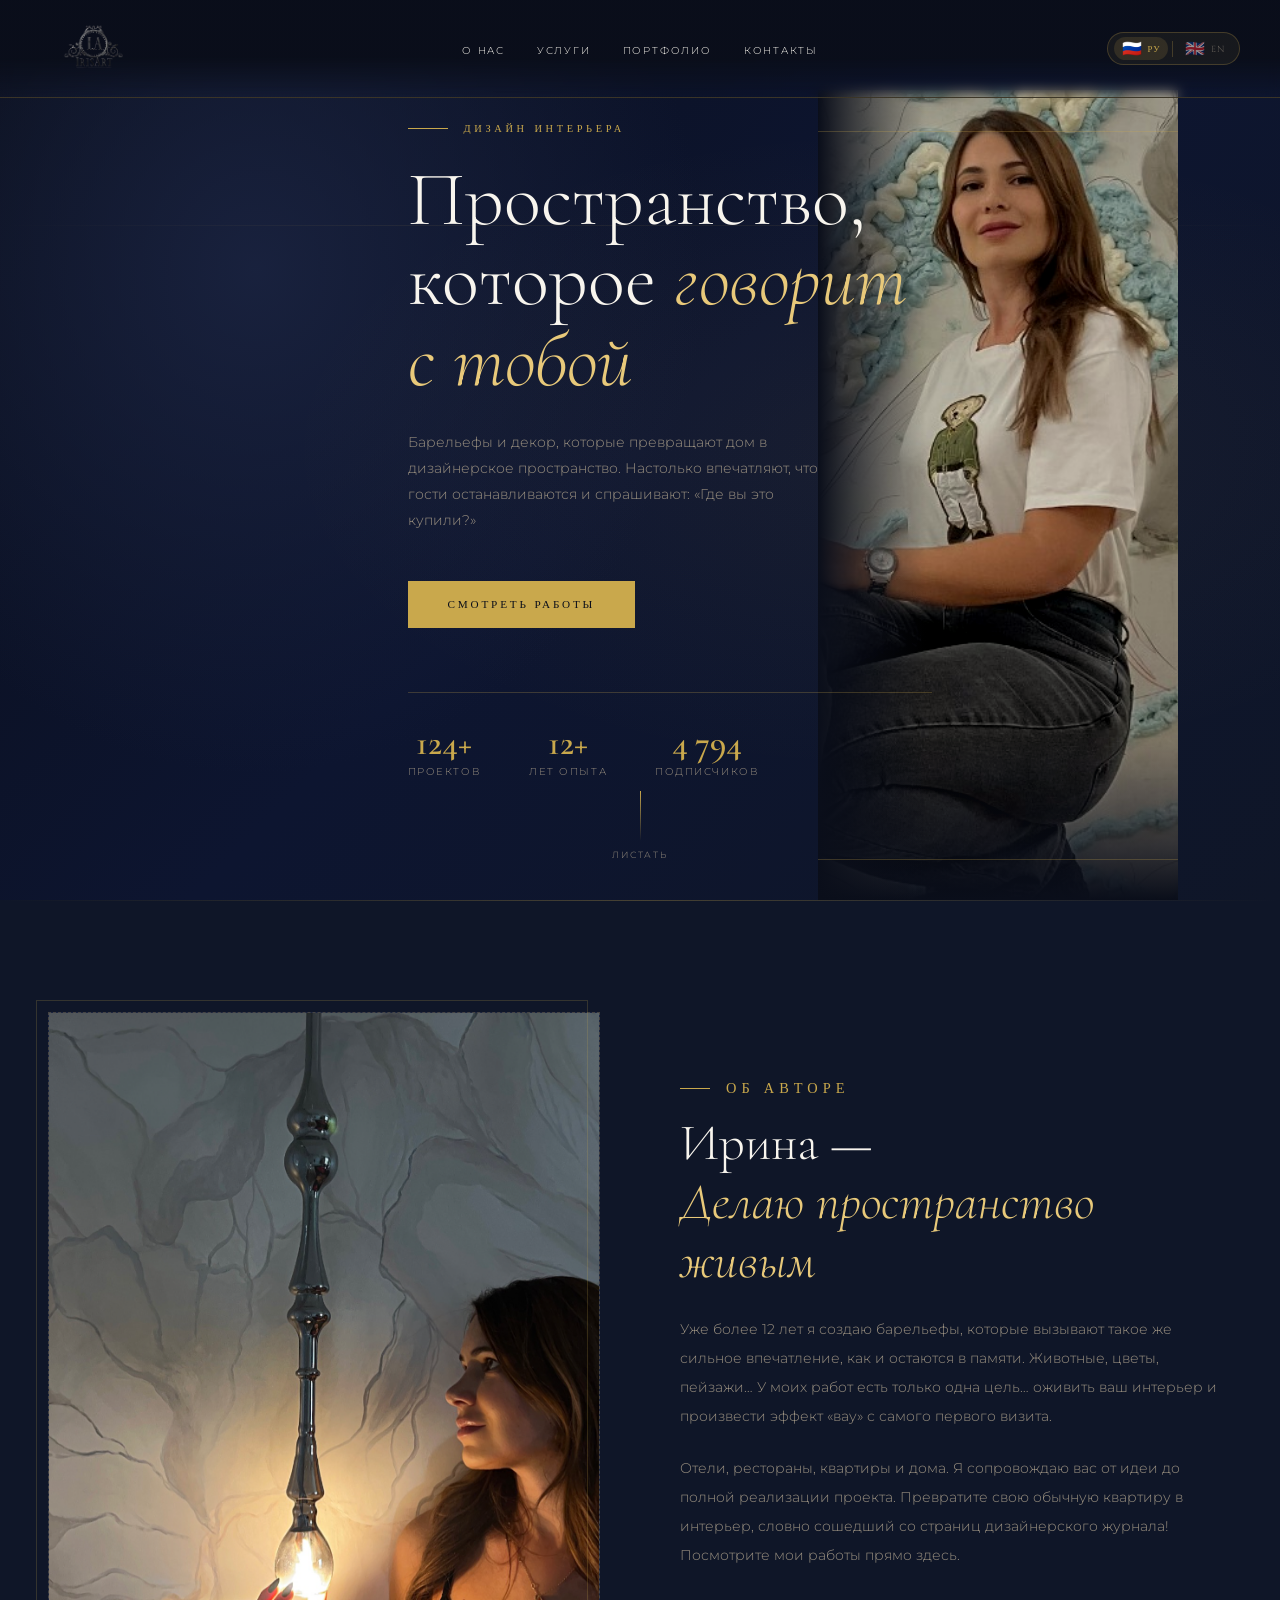
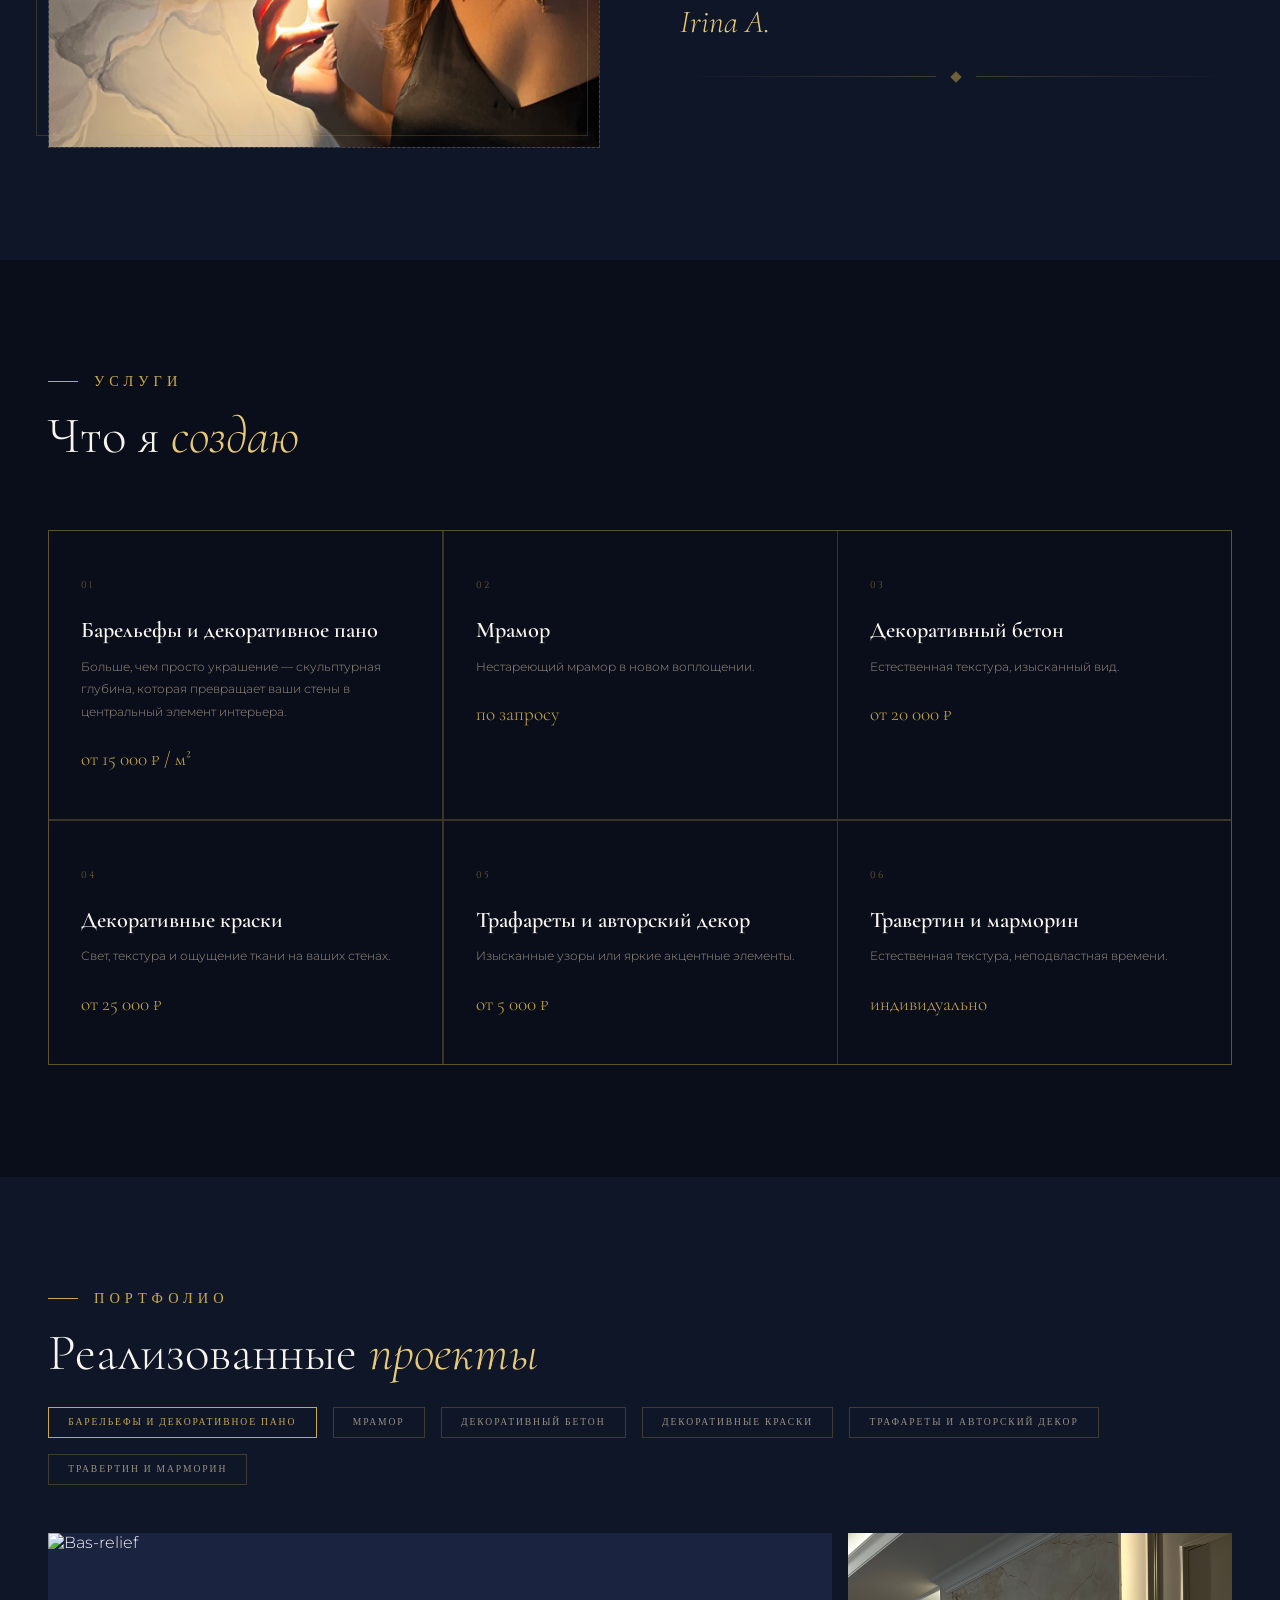
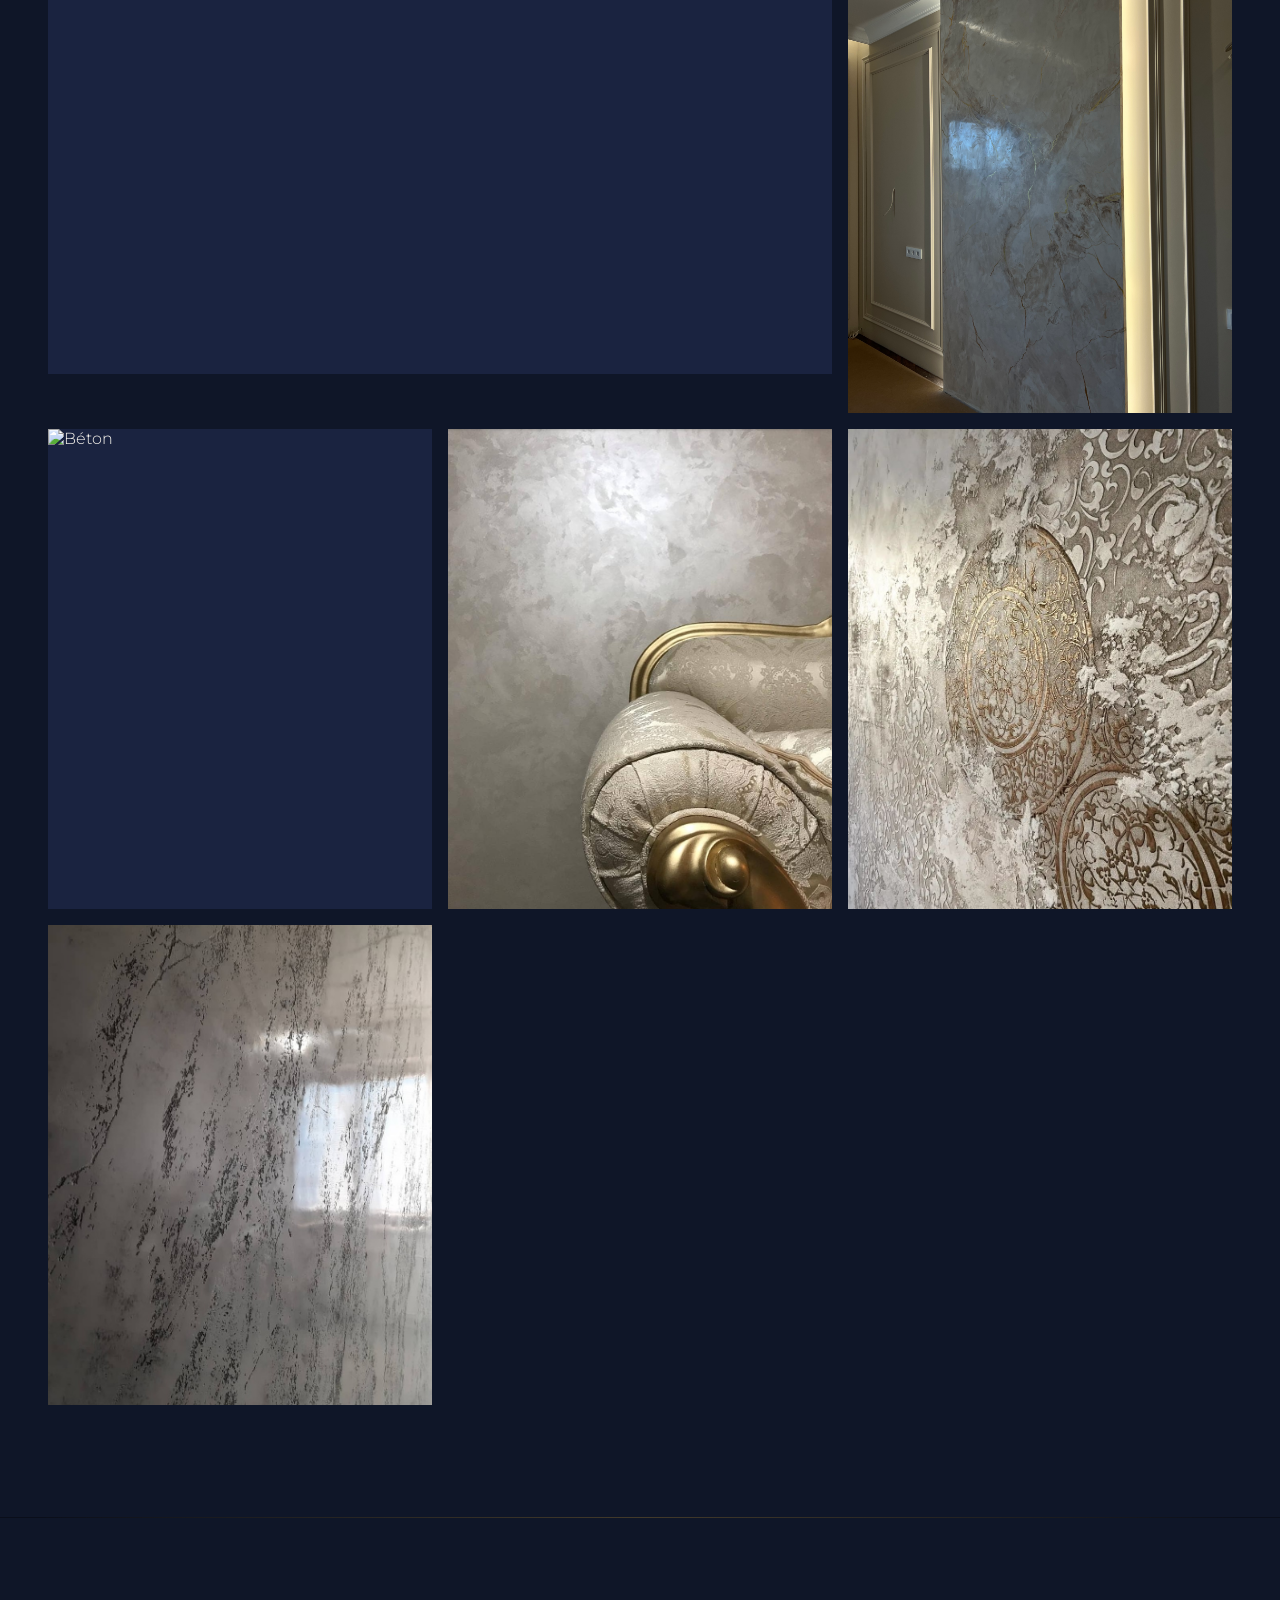
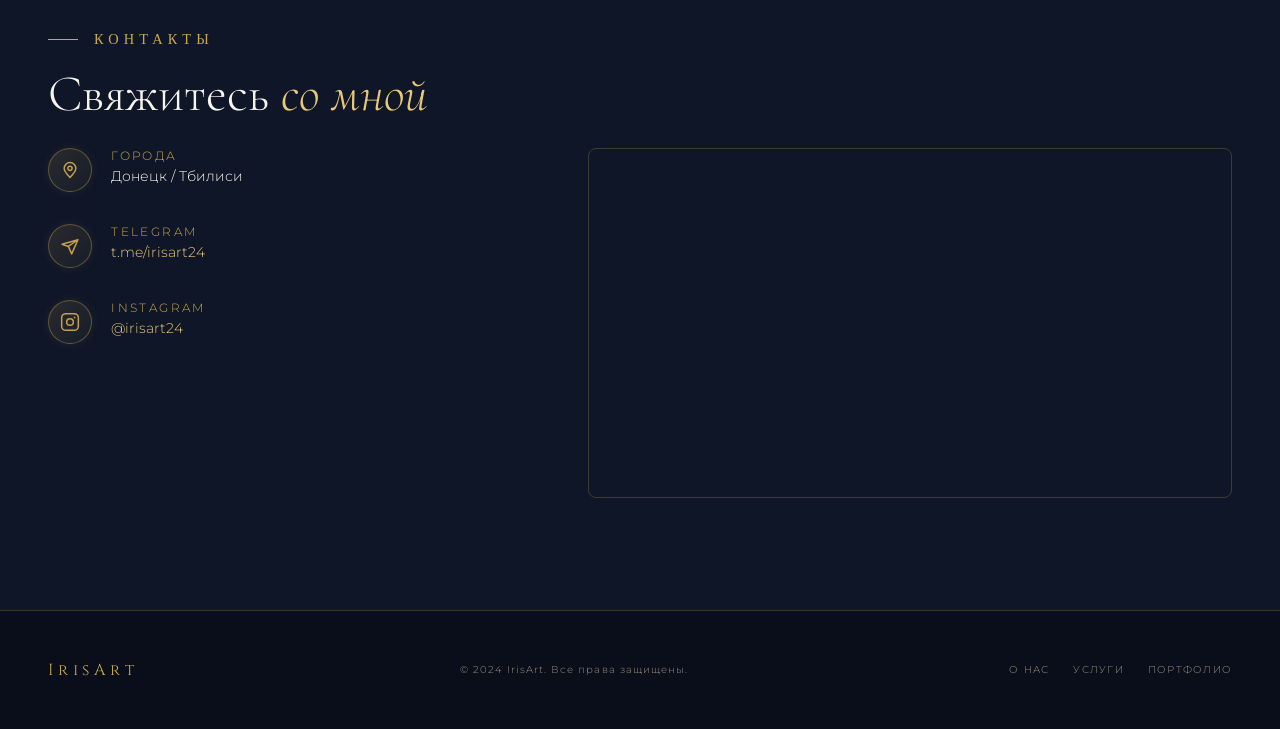
==== index.html @ 00ea7f09 "amelioration orga" ====
<!DOCTYPE html>
<html lang="ru">
<head>
  <meta charset="UTF-8" />
  <meta name="viewport" content="width=device-width, initial-scale=1.0"/>
  <title>IrisArt — Дизайн Интерьера</title>
  <link rel="preconnect" href="https://fonts.googleapis.com">
  <link rel="preconnect" href="https://fonts.gstatic.com" crossorigin>
  <link href="https://fonts.googleapis.com/css2?family=Cormorant+Garamond:ital,wght@0,300;0,400;0,600;1,300;1,400&family=Cinzel:wght@400;600;700&family=Montserrat:wght@300;400;500&display=swap" rel="stylesheet">
  <link href="style.css" rel="stylesheet" />
  <script>var portfolioData = [];</script>
</head>
<body>

  <nav>
    <a href="#hero" class="nav-logo"><img src="image/Logo.png" alt="IrisArt"></a>
    <ul class="nav-links">
      <li><a href="#about"><span data-lang="ru">О нас</span><span data-lang="en">About</span></a></li>
      <li><a href="#services"><span data-lang="ru">Услуги</span><span data-lang="en">Services</span></a></li>
      <li><a href="#portfolio"><span data-lang="ru">Портфолио</span><span data-lang="en">Portfolio</span></a></li>
      <li><a href="#contact"><span data-lang="ru">Контакты</span><span data-lang="en">Contact</span></a></li>
    </ul>
    <div class="nav-right">
      <div class="lang-toggle">
        <button class="lang-btn active" onclick="setLang('ru')" title="Русский"><span class="lang-flag">🇷🇺</span><span class="lang-label">РУ</span></button>
        <div class="lang-divider"></div>
        <button class="lang-btn" onclick="setLang('en')" title="English"><span class="lang-flag">🇬🇧</span><span class="lang-label">EN</span></button>
      </div>
      <button class="burger-btn" id="burgerBtn"><span></span><span></span><span></span></button>
    </div>
  </nav>

  <div class="mobile-menu" id="mobileMenu">
    <a href="#about" onclick="closeMobileMenu()"><span data-lang="ru">О нас</span><span data-lang="en">About</span></a>
    <a href="#services" onclick="closeMobileMenu()"><span data-lang="ru">Услуги</span><span data-lang="en">Services</span></a>
    <a href="#portfolio" onclick="closeMobileMenu()"><span data-lang="ru">Портфолио</span><span data-lang="en">Portfolio</span></a>
    <a href="#contact" onclick="closeMobileMenu()"><span data-lang="ru">Контакты</span><span data-lang="en">Contact</span></a>
  </div>

  <section id="hero">
    <div class="hero-bg"></div>
    <div class="hero-photo-wrap"><img src="image/iris.jpg" alt="Irina"></div>
    <div class="hero-content">
      <div class="hero-eyebrow"><span data-lang="ru">Дизайн Интерьера</span><span data-lang="en">Interior Design</span></div>
      <h1 class="hero-title">
        <span data-lang="ru">Пространство,<br>которое <em>говорит с тобой</em></span>
        <span data-lang="en">Spaces that<br><em>speak</em> to you</span>
      </h1>
      <p class="hero-subtitle">
        <span data-lang="ru">Барельефы и декор, которые превращают дом в дизайнерское пространство. Настолько впечатляют, что гости останавливаются и спрашивают: «Где вы это купили?»</span>
        <span data-lang="en">Bas-reliefs and decorative walls that turn your home into a designer space. So striking that guests stop in their tracks and ask, "Where did you get that?"</span>
      </p>
      <div>
        <a href="#portfolio" class="btn-primary"><span data-lang="ru">Смотреть работы</span><span data-lang="en">View Portfolio</span></a>
      </div>
      <div class="hero-stats">
        <div><div class="stat-num" data-target="124" data-suffix="+">0</div><div class="stat-label"><span data-lang="ru">Проектов</span><span data-lang="en">Projects</span></div></div>
        <div><div class="stat-num" data-target="12" data-suffix="+">0</div><div class="stat-label"><span data-lang="ru">Лет опыта</span><span data-lang="en">Years Experience</span></div></div>
        <div><div class="stat-num" data-target="4794" data-suffix="">0</div><div class="stat-label"><span data-lang="ru">Подписчиков</span><span data-lang="en">Followers</span></div></div>
      </div>
    </div>
    <div class="scroll-hint"><div class="scroll-line"></div><span data-lang="ru">Листать</span><span data-lang="en">Scroll</span></div>
  </section>

  <section id="about">
    <div class="section-inner">
      <div class="about-grid">
        <div class="about-img-wrap">
          <div class="about-img-placeholder">
            <img src="image/Story.png" alt="Irina Story">
          </div>
        </div>
        <div class="about-body">
          <div class="section-eyebrow"><span data-lang="ru">Об авторе</span><span data-lang="en">About</span></div>
          <h2 class="section-title">
            <span data-lang="ru">Ирина —<br><em>Делаю пространство живым</em></span>
            <span data-lang="en">Irina —<br><em>bringing spaces to life</em></span>
          </h2>
          <p>
            <span data-lang="ru">Уже более 12 лет я создаю барельефы, которые вызывают такое же сильное впечатление, как и остаются в памяти. Животные, цветы, пейзажи… У моих работ есть только одна цель… оживить ваш интерьер и произвести эффект «вау» с самого первого визита.</span>
            <span data-lang="en">For over 12 years, I've been designing and creating bas-reliefs that are as impressive as they are memorable. Animals, flowers, landscapes… My pieces have just one goal… to bring your interior to life and create that "wow" effect from the very first visit.</span>
          </p>
          <p>
            <span data-lang="ru">Отели, рестораны, квартиры и дома. Я сопровождаю вас от идеи до полной реализации проекта. Превратите свою обычную квартиру в интерьер, словно сошедший со страниц дизайнерского журнала! Посмотрите мои работы прямо здесь.</span>
            <span data-lang="en">Hotels, restaurants, apartments, and homes. I'll guide you from the initial concept through to the project's completion. Transform your ordinary apartment into an interior straight out of a design magazine! Discover my work right below.</span>
          </p>
          <div class="about-signature">Irina A.</div>
          <div class="ornament" style="margin-top:2rem;margin-bottom:0"><div class="ornament-diamond"></div></div>
        </div>
      </div>
    </div>
  </section>

  <section id="services">
    <div class="section-inner">
      <div class="section-eyebrow"><span data-lang="ru">Услуги</span><span data-lang="en">Services</span></div>
      <h2 class="section-title"><span data-lang="ru">Что я <em>создаю</em></span><span data-lang="en">What I <em>create</em></span></h2>
      <div class="services-grid">
        <div class="service-card"><div class="service-num">01</div><div class="service-name"><span data-lang="ru">Барельефы и декоративное пано</span><span data-lang="en">Bas-relief and decorative painting</span></div><div class="service-desc"><span data-lang="ru">Больше, чем просто украшение — скульптурная глубина, которая превращает ваши стены в центральный элемент интерьера.</span><span data-lang="en">More than decoration — sculpted depth that transforms your walls into a focal point.</span></div><div class="service-price"><span data-lang="ru">от 15 000 ₽ / м²</span><span data-lang="en">from €150 / m²</span></div></div>
        <div class="service-card"><div class="service-num">02</div><div class="service-name"><span data-lang="ru">Мрамор</span><span data-lang="en">Marble</span></div><div class="service-desc"><span data-lang="ru">Нестареющий мрамор в новом воплощении.</span><span data-lang="en">Timeless marble, reimagined.</span></div><div class="service-price"><span data-lang="ru">по запросу</span><span data-lang="en">on request</span></div></div>
        <div class="service-card"><div class="service-num">03</div><div class="service-name"><span data-lang="ru">Декоративный бетон</span><span data-lang="en">Decorative Concrete</span></div><div class="service-desc"><span data-lang="ru">Естественная текстура, изысканный вид.</span><span data-lang="en">Raw texture, refined feel.</span></div><div class="service-price"><span data-lang="ru">от 20 000 ₽</span><span data-lang="en">from €200</span></div></div>
        <div class="service-card"><div class="service-num">04</div><div class="service-name"><span data-lang="ru">Декоративные краски</span><span data-lang="en">Decorative Paints</span></div><div class="service-desc"><span data-lang="ru">Свет, текстура и ощущение ткани на ваших стенах.</span><span data-lang="en">Light, texture, and movement on your walls.</span></div><div class="service-price"><span data-lang="ru">от 25 000 ₽</span><span data-lang="en">from €250</span></div></div>
        <div class="service-card"><div class="service-num">05</div><div class="service-name"><span data-lang="ru">Трафареты и авторский декор</span><span data-lang="en">Stencils and Custom Designs</span></div><div class="service-desc"><span data-lang="ru">Изысканные узоры или яркие акцентные элементы.</span><span data-lang="en">Elegant patterns or bold accent pieces.</span></div><div class="service-price"><span data-lang="ru">от 5 000 ₽</span><span data-lang="en">from €50</span></div></div>
        <div class="service-card"><div class="service-num">06</div><div class="service-name"><span data-lang="ru">Травертин и марморин</span><span data-lang="en">Travertine and Marmorine</span></div><div class="service-desc"><span data-lang="ru">Естественная текстура, неподвластная времени.</span><span data-lang="en">Natural texture, timeless elegance.</span></div><div class="service-price"><span data-lang="ru">индивидуально</span><span data-lang="en">custom quote</span></div></div>
      </div>
    </div>
  </section>

  <section id="portfolio">
    <div class="section-inner">
      <div class="section-eyebrow"><span data-lang="ru">Портфолио</span><span data-lang="en">Portfolio</span></div>
      <h2 class="section-title"><span data-lang="ru">Реализованные <em>проекты</em></span><span data-lang="en">Completed <em>Projects</em></span></h2>
      <div class="portfolio-filter">
        <button class="filter-btn active"><span data-lang="ru">Барельефы и декоративное пано</span><span data-lang="en">Bas-relief and decorative painting</span></button>
        <button class="filter-btn"><span data-lang="ru">Мрамор</span><span data-lang="en">Marble</span></button>
        <button class="filter-btn"><span data-lang="ru">Декоративный бетон</span><span data-lang="en">Decorative Concrete</span></button>
        <button class="filter-btn"><span data-lang="ru">Декоративные краски</span><span data-lang="en">Decorative Paints</span></button>
        <button class="filter-btn"><span data-lang="ru">Трафареты и авторский декор</span><span data-lang="en">Stencils and Custom Designs</span></button>
        <button class="filter-btn"><span data-lang="ru">Травертин и марморин</span><span data-lang="en">Travertine and Marmorine</span></button>
      </div>
      <div class="portfolio-grid">

        <div class="portfolio-item wide" onclick="openLightbox(0)">
          <img class="cover" src="images-Bas/1.JPEG" alt="Bas-relief">
          <div class="portfolio-overlay">
            <div class="portfolio-overlay-title"><span data-lang="ru">Барельефы и декоративное пано</span><span data-lang="en">Bas-relief and decorative painting</span></div>
            <div class="portfolio-overlay-hint"><svg width="14" height="14" viewBox="0 0 24 24" fill="none" stroke="currentColor" stroke-width="2"><circle cx="11" cy="11" r="8"/><path d="m21 21-4.35-4.35"/></svg><span data-lang="ru">Смотреть</span><span data-lang="en">View</span></div>
          </div>
        </div>

        <div class="portfolio-item" onclick="openLightbox(1)">
          <img class="cover" src="images-Marbre/11.jpg" alt="Marbre">
          <div class="portfolio-overlay">
            <div class="portfolio-overlay-title"><span data-lang="ru">Мрамор</span><span data-lang="en">Marble</span></div>
            <div class="portfolio-overlay-hint"><svg width="14" height="14" viewBox="0 0 24 24" fill="none" stroke="currentColor" stroke-width="2"><circle cx="11" cy="11" r="8"/><path d="m21 21-4.35-4.35"/></svg><span data-lang="ru">Смотреть</span><span data-lang="en">View</span></div>
          </div>
        </div>

        <div class="portfolio-item" onclick="openLightbox(2)">
          <img class="cover" src="images-Concrete/27.JPEG" alt="Béton">
          <div class="portfolio-overlay">
            <div class="portfolio-overlay-title"><span data-lang="ru">Декоративный бетон</span><span data-lang="en">Decorative Concrete</span></div>
            <div class="portfolio-overlay-hint"><svg width="14" height="14" viewBox="0 0 24 24" fill="none" stroke="currentColor" stroke-width="2"><circle cx="11" cy="11" r="8"/><path d="m21 21-4.35-4.35"/></svg><span data-lang="ru">Смотреть</span><span data-lang="en">View</span></div>
          </div>
        </div>

        <div class="portfolio-item" onclick="openLightbox(3)">
          <img class="cover" src="images-Paints/18.JPEG" alt="Peintures">
          <div class="portfolio-overlay">
            <div class="portfolio-overlay-title"><span data-lang="ru">Декоративные краски</span><span data-lang="en">Decorative Paints</span></div>
            <div class="portfolio-overlay-hint"><svg width="14" height="14" viewBox="0 0 24 24" fill="none" stroke="currentColor" stroke-width="2"><circle cx="11" cy="11" r="8"/><path d="m21 21-4.35-4.35"/></svg><span data-lang="ru">Смотреть</span><span data-lang="en">View</span></div>
          </div>
        </div>

        <div class="portfolio-item" onclick="openLightbox(4)">
          <img class="cover" src="images-Stencils/36.JPEG" alt="Stencils">
          <div class="portfolio-overlay">
            <div class="portfolio-overlay-title"><span data-lang="ru">Трафареты и авторский декор</span><span data-lang="en">Stencils and Custom Designs</span></div>
            <div class="portfolio-overlay-hint"><svg width="14" height="14" viewBox="0 0 24 24" fill="none" stroke="currentColor" stroke-width="2"><circle cx="11" cy="11" r="8"/><path d="m21 21-4.35-4.35"/></svg><span data-lang="ru">Смотреть</span><span data-lang="en">View</span></div>
          </div>
        </div>

        <div class="portfolio-item" onclick="openLightbox(5)">
          <img class="cover" src="images-Travertine/42.JPEG" alt="Travertin">
          <div class="portfolio-overlay">
            <div class="portfolio-overlay-title"><span data-lang="ru">Травертин и марморин</span><span data-lang="en">Travertine and Marmorine</span></div>
            <div class="portfolio-overlay-hint"><svg width="14" height="14" viewBox="0 0 24 24" fill="none" stroke="currentColor" stroke-width="2"><circle cx="11" cy="11" r="8"/><path d="m21 21-4.35-4.35"/></svg><span data-lang="ru">Смотреть</span><span data-lang="en">View</span></div>
          </div>
        </div>

      </div>
    </div>
  </section>

  <!-- LIGHTBOX -->
  <div id="lightbox" style="display:none; position:fixed; inset:0; z-index:99999; background:rgba(5,10,20,0.97); flex-direction:column; align-items:center; justify-content:center;">
    <div style="position:absolute; top:1.5rem; right:2rem; display:flex; gap:1rem; align-items:center;">
      <div id="lb-counter" style="font-family:'Montserrat',sans-serif; font-size:.75rem; color:rgba(197,160,80,.6); letter-spacing:.1em;"></div>
      <button onclick="closeLightbox()" style="background:none; border:1px solid rgba(197,160,80,.4); color:#c5a050; width:38px; height:38px; border-radius:50%; font-size:1.2rem; cursor:pointer; display:flex; align-items:center; justify-content:center;">✕</button>
    </div>
    <div id="lb-title" style="font-family:'Cinzel',serif; font-size:.85rem; letter-spacing:.2em; color:rgba(197,160,80,.7); margin-bottom:1.5rem; text-transform:uppercase;"></div>
    <div style="position:relative; display:flex; align-items:center; gap:1rem; width:100%; max-width:1000px; padding:0 1rem; box-sizing:border-box;">
      <button onclick="lbPrev()" id="lb-prev" style="background:none; border:1px solid rgba(197,160,80,.4); color:#c5a050; width:44px; height:44px; border-radius:50%; font-size:1.3rem; cursor:pointer; flex-shrink:0; display:flex; align-items:center; justify-content:center;">‹</button>
      <div id="lb-media" style="flex:1; display:flex; align-items:center; justify-content:center; max-height:78vh; overflow:hidden; border-radius:4px;"></div>
      <button onclick="lbNext()" id="lb-next" style="background:none; border:1px solid rgba(197,160,80,.4); color:#c5a050; width:44px; height:44px; border-radius:50%; font-size:1.3rem; cursor:pointer; flex-shrink:0; display:flex; align-items:center; justify-content:center;">›</button>
    </div>
    <div id="lb-dots" style="display:flex; gap:.5rem; margin-top:1.5rem;"></div>
  </div>

  <div style="width:100%; max-width:1200px; margin:0 auto; height:1px; background:linear-gradient(to right, transparent, rgba(197,160,80,0.3), transparent);"></div>

  <section id="contact">
    <div class="section-inner">
      <div class="section-eyebrow"><span data-lang="ru">Контакты</span><span data-lang="en">Contact</span></div>
      <h2 class="section-title"><span data-lang="ru">Свяжитесь <em>со мной</em></span><span data-lang="en">Get in <em>touch</em></span></h2>
      <div class="contact-layout">
        <div>
          <div class="contact-item">
            <div class="contact-icon"><svg width="20" height="20" viewBox="0 0 24 24" fill="none" stroke="currentColor" stroke-width="1.8" stroke-linecap="round" stroke-linejoin="round"><path d="M12 21c-4.418-4.418-7-8.134-7-11a7 7 0 1 1 14 0c0 2.866-2.582 6.582-7 11z"/><circle cx="12" cy="10" r="2.5"/></svg></div>
            <div><div class="contact-detail-label"><span data-lang="ru">Города</span><span data-lang="en">Cities</span></div><div class="contact-detail-value">Донецк / Тбилиси</div></div>
          </div>
          <div class="contact-item">
            <div class="contact-icon"><svg width="20" height="20" viewBox="0 0 24 24" fill="none" stroke="currentColor" stroke-width="1.8" stroke-linecap="round" stroke-linejoin="round"><path d="M21.5 4.5L2.5 10l7.5 2.5M21.5 4.5L14 21.5l-4-9M21.5 4.5L10 12.5"/></svg></div>
            <div><div class="contact-detail-label">Telegram</div><div class="contact-detail-value"><a href="https://t.me/irisart24" style="color:var(--gold-light);text-decoration:none">t.me/irisart24</a></div></div>
          </div>
          <div class="contact-item">
            <div class="contact-icon"><svg width="20" height="20" viewBox="0 0 24 24" fill="none" stroke="currentColor" stroke-width="1.8" stroke-linecap="round" stroke-linejoin="round"><rect x="2" y="2" width="20" height="20" rx="5"/><circle cx="12" cy="12" r="4"/><circle cx="17.5" cy="6.5" r="1" fill="currentColor" stroke="none"/></svg></div>
            <div><div class="contact-detail-label">Instagram</div><div class="contact-detail-value"><a href="https://instagram.com/irisart24" style="color:var(--gold-light);text-decoration:none">@irisart24</a></div></div>
          </div>
        </div>
        <div><div id="interactiveMap" style="height:350px;width:100%;border-radius:8px;border:1px solid var(--border);overflow:hidden;"></div></div>
      </div>
    </div>
  </section>

  <footer>
    <div class="footer-logo">IrisArt</div>
    <div class="footer-copy">© 2024 IrisArt. <span data-lang="ru">Все права защищены.</span><span data-lang="en">All rights reserved.</span></div>
    <div class="footer-links">
      <a href="#about"><span data-lang="ru">О нас</span><span data-lang="en">About</span></a>
      <a href="#services"><span data-lang="ru">Услуги</span><span data-lang="en">Services</span></a>
      <a href="#portfolio"><span data-lang="ru">Портфолио</span><span data-lang="en">Portfolio</span></a>
    </div>
  </footer>

  <script>
    // ✅ Toutes les données ici, dans le script principal en bas
    portfolioData[0] = { titleRu: "Барельефы и декоративное пано", titleEn: "Bas-relief and decorative painting", medias: [
      {type:"image",src:"images-Bas/1.JPEG"},{type:"image",src:"images-Bas/2.jpg"},{type:"image",src:"images-Bas/3.JPEG"},
      {type:"image",src:"images-Bas/4.JPEG"},{type:"image",src:"images-Bas/5.JPEG"},{type:"image",src:"images-Bas/6.JPEG"},
      {type:"image",src:"images-Bas/7.JPEG"},{type:"image",src:"images-Bas/8.JPEG"},{type:"image",src:"images-Bas/9.JPG"},
      {type:"image",src:"images-Bas/10.JPG"}
    ]};
    portfolioData[1] = { titleRu: "Мрамор", titleEn: "Marble", medias: [
      {type:"image",src:"images-Marbre/11.jpg"},{type:"image",src:"images-Marbre/12.jpg"},{type:"image",src:"images-Marbre/13.jpg"},
      {type:"image",src:"images-Marbre/14.jpg"},{type:"image",src:"images-Marbre/15.jpg"},{type:"image",src:"images-Marbre/16.jpg"},
      {type:"image",src:"images-Marbre/17.jpg"}
    ]};
    portfolioData[2] = { titleRu: "Декоративный бетон", titleEn: "Decorative Concrete", medias: [
      {type:"image",src:"images-Concrete/27.JPEG"},{type:"image",src:"images-Concrete/28.JPEG"},{type:"image",src:"images-Concrete/29.JPEG"},
      {type:"image",src:"images-Concrete/30.jpg"},{type:"image",src:"images-Concrete/31.jpg"},{type:"image",src:"images-Concrete/32.jpg"},
      {type:"image",src:"images-Concrete/33.jpg"},{type:"image",src:"images-Concrete/34.jpg"},{type:"image",src:"images-Concrete/35.jpg"}
    ]};
    portfolioData[3] = { titleRu: "Декоративные краски", titleEn: "Decorative Paints", medias: [
      {type:"image",src:"images-Paints/18.JPEG"},{type:"image",src:"images-Paints/19.JPEG"},{type:"image",src:"images-Paints/20.JPEG"},
      {type:"image",src:"images-Paints/21.JPEG"},{type:"image",src:"images-Paints/22.JPEG"},{type:"image",src:"images-Paints/23.JPEG"},
      {type:"image",src:"images-Paints/24.JPEG"},{type:"image",src:"images-Paints/25.JPEG"},{type:"image",src:"images-Paints/26.jpg"}
    ]};
    portfolioData[4] = { titleRu: "Трафареты и авторский декор", titleEn: "Stencils and Custom Designs", medias: [
      {type:"image",src:"images-Stencils/36.JPEG"},{type:"image",src:"images-Stencils/37.jpg"},{type:"image",src:"images-Stencils/38.jpg"},
      {type:"image",src:"images-Stencils/39.jpg"},{type:"image",src:"images-Stencils/40.jpg"},{type:"image",src:"images-Stencils/41.jpg"}
    ]};
    portfolioData[5] = { titleRu: "Травертин и марморин", titleEn: "Travertine and Marmorine", medias: [
      {type:"image",src:"images-Travertine/42.JPEG"},{type:"image",src:"images-Travertine/43.JPEG"},{type:"image",src:"images-Travertine/44.JPEG"},
      {type:"image",src:"images-Travertine/45.JPEG"},{type:"image",src:"images-Travertine/46.JPEG"},{type:"image",src:"images-Travertine/47.JPEG"},
      {type:"image",src:"images-Travertine/48.JPEG"},{type:"image",src:"images-Travertine/49.JPEG"},{type:"image",src:"images-Travertine/50.JPEG"},
      {type:"image",src:"images-Travertine/51.JPEG"},{type:"image",src:"images-Travertine/52.JPEG"},{type:"image",src:"images-Travertine/53.jpg"},
      {type:"image",src:"images-Travertine/54.jpg"},{type:"image",src:"images-Travertine/55.jpg"},{type:"image",src:"images-Travertine/56.jpg"},
      {type:"image",src:"images-Travertine/57.jpg"},{type:"image",src:"images-Travertine/58.jpg"}
    ]};

    const burgerBtn = document.getElementById('burgerBtn');
    const mobileMenu = document.getElementById('mobileMenu');
    burgerBtn.addEventListener('click', () => { burgerBtn.classList.toggle('open'); mobileMenu.classList.toggle('open'); });
    function closeMobileMenu() { burgerBtn.classList.remove('open'); mobileMenu.classList.remove('open'); }

    window.addEventListener('scroll', () => {
      document.querySelector('nav').style.padding = window.scrollY > 80 ? '.7rem 2.5rem' : '1.1rem 2.5rem';
    });

    function setLang(lang) {
      document.body.classList.toggle('lang-en', lang === 'en');
      document.body.classList.toggle('lang-ru', lang === 'ru');
      document.querySelectorAll('.lang-btn').forEach(b => {
        b.classList.toggle('active', (lang === 'ru' && b.title === 'Русский') || (lang === 'en' && b.title === 'English'));
      });
      localStorage.setItem('irisart-lang', lang);
    }
    (function() { setLang(localStorage.getItem('irisart-lang') || 'ru'); })();

    function animateCounter(el) {
      const target = parseInt(el.dataset.target), suffix = el.dataset.suffix || '';
      let step = 0; const steps = 60;
      const tick = setInterval(() => {
        step++;
        const current = Math.round((1 - Math.pow(1 - step/steps, 3)) * target);
        el.textContent = current.toLocaleString('fr-FR').replace(/\s/g,'\u202f') + suffix;
        if (step % 3 === 0) { el.classList.remove('popping'); void el.offsetWidth; el.classList.add('popping'); }
        if (step >= steps) { clearInterval(tick); el.textContent = target.toLocaleString('fr-FR').replace(/\s/g,'\u202f') + suffix; }
      }, 1800/steps);
    }
    const statsObs = new IntersectionObserver(entries => {
      entries.forEach(e => { if (e.isIntersecting) { document.querySelectorAll('.stat-num[data-target]').forEach(animateCounter); statsObs.disconnect(); }});
    }, {threshold:.3});
    const hs = document.querySelector('.hero-stats'); if (hs) statsObs.observe(hs);

    document.querySelectorAll('.filter-btn').forEach(btn => btn.addEventListener('click', () => {
      document.querySelectorAll('.filter-btn').forEach(b => b.classList.remove('active')); btn.classList.add('active');
    }));
    document.querySelectorAll('.package').forEach(pkg => pkg.addEventListener('click', () => {
      document.querySelectorAll('.package').forEach(p => p.style.borderColor = ''); pkg.style.borderColor = 'var(--gold)';
    }));

    function initInteractiveMap() {
      const map = L.map('interactiveMap').setView([45,41],6);
      L.tileLayer('https://{s}.basemaps.cartocdn.com/light_all/{z}/{x}/{y}{r}.png',{attribution:'&copy; OSM &copy; CartoDB',subdomains:'abcd',maxZoom:19}).addTo(map);
      const m1 = L.marker([48.0151,37.8028]).addTo(map); m1.bindPopup("<b>Donetsk</b><br>Atelier & Showroom").openPopup();
      const m2 = L.marker([41.7151,44.8271]).addTo(map); m2.bindPopup("<b>Tbilissi</b><br>Bureau de design");
      map.fitBounds(L.featureGroup([m1,m2]).getBounds().pad(0.2));
    }

    // LIGHTBOX
    var lbIndex = 0, lbMedia = 0;
    function openLightbox(i) {
      lbIndex = i; lbMedia = 0;
      document.getElementById('lightbox').classList.add('open');
      document.body.style.overflow = 'hidden';
      renderLightbox();
    }
    function closeLightbox() {
      document.getElementById('lightbox').classList.remove('open');
      document.body.style.overflow = '';
      document.querySelectorAll('#lb-media video').forEach(v => v.pause());
    }
    function renderLightbox() {
      const data = portfolioData[lbIndex];
      const lang = document.body.classList.contains('lang-en') ? 'en' : 'ru';
      document.getElementById('lb-title').textContent = lang === 'en' ? data.titleEn : data.titleRu;
      const mediaBox = document.getElementById('lb-media');
      const dotsBox = document.getElementById('lb-dots');
      const counter = document.getElementById('lb-counter');
      mediaBox.innerHTML = ''; dotsBox.innerHTML = '';
      const total = data.medias.length;
      document.getElementById('lb-prev').style.visibility = total > 1 ? 'visible' : 'hidden';
      document.getElementById('lb-next').style.visibility = total > 1 ? 'visible' : 'hidden';
      counter.textContent = (lbMedia+1) + ' / ' + total;
      const m = data.medias[lbMedia];
      if (m.type === 'video') {
        const v = document.createElement('video'); v.src = m.src; v.controls = true; v.autoplay = true; mediaBox.appendChild(v);
      } else {
        const img = document.createElement('img'); img.src = m.src; mediaBox.appendChild(img);
      }
      data.medias.forEach((_,i) => {
        const dot = document.createElement('div');
        dot.className = 'lb-dot' + (i===lbMedia?' active':'');
        dot.onclick = () => { lbMedia=i; renderLightbox(); };
        dotsBox.appendChild(dot);
      });
    }
    function lbNext() { lbMedia=(lbMedia+1)%portfolioData[lbIndex].medias.length; renderLightbox(); }
    function lbPrev() { const t=portfolioData[lbIndex].medias.length; lbMedia=(lbMedia-1+t)%t; renderLightbox(); }
    document.addEventListener('keydown', e => { if(e.key==='Escape') closeLightbox(); });
    document.getElementById('lightbox').addEventListener('click', function(e) { if(e.target===this) closeLightbox(); });

    if (!document.querySelector('#leaflet-css')) {
      const link = document.createElement('link'); link.id='leaflet-css'; link.rel='stylesheet';
      link.href='https://unpkg.com/leaflet@1.9.4/dist/leaflet.css'; document.head.appendChild(link);
      const script = document.createElement('script');
      script.src='https://unpkg.com/leaflet@1.9.4/dist/leaflet.js'; script.onload=initInteractiveMap;
      document.body.appendChild(script);
    } else { initInteractiveMap(); }
  </script>
</body>
</html>
---- style.css ----
:root {
  --navy:       #0a0e1a;
  --navy-mid:   #0f1628;
  --navy-light: #1a2340;
  --gold:       #c9a84c;
  --gold-light: #e8c97a;
  --gold-pale:  #f5e6b8;
  --white:      #f8f5ee;
  --muted:      #9a9080;
  --border:     rgba(201,168,76,0.25);
}

*, *::before, *::after { box-sizing: border-box; margin: 0; padding: 0; }

html { scroll-behavior: smooth; }

body {
  background: var(--navy);
  color: var(--white);
  font-family: 'Montserrat', sans-serif;
  font-weight: 300;
  overflow-x: hidden;
}
/* ── NAV ── */
nav {
  position: fixed;
  top: 0; left: 0; right: 0;
  z-index: 900;
  display: grid;
  grid-template-columns: 1fr auto 1fr;
  align-items: center;
  padding: 1.1rem 2.5rem;
  background: linear-gradient(to bottom, rgba(10,14,26,0.97) 60%, transparent);
  backdrop-filter: blur(6px);
  border-bottom: 1px solid var(--border);
  gap: 1rem;
  transition: padding .3s;
}

.nav-logo {
  font-family: 'Cinzel', serif;
  font-size: 1.25rem;
  letter-spacing: .28em;
  color: var(--gold);
  text-decoration: none;
  display: flex;
  align-items: center;
  gap: .7rem;
}
.nav-logo img {
  height: 62px;
  width: auto;
  display: block;
}

.nav-links {
  display: flex;
  gap: 2rem;
  list-style: none;
  justify-content: center;
  align-items: center;
}
.nav-links a {
  color: var(--white);
  text-decoration: none;
  font-size: .62rem;
  letter-spacing: .18em;
  text-transform: uppercase;
  transition: color .3s;
  white-space: nowrap;
}
.nav-links a:hover { color: var(--gold); }

.nav-right {
  display: flex;
  justify-content: flex-end;
  align-items: center;
  gap: .8rem;
}

.lang-toggle {
  display: flex;
  align-items: center;
  gap: .3rem;
  background: rgba(201,168,76,0.07);
  border: 1px solid var(--border);
  border-radius: 40px;
  padding: .25rem .4rem;
}
.lang-btn {
  background: transparent;
  border: none;
  cursor: pointer;
  padding: .22rem .45rem;
  border-radius: 30px;
  display: flex;
  align-items: center;
  gap: .3rem;
  color: var(--muted);
  font-family: 'Cinzel', serif;
  font-size: .55rem;
  letter-spacing: .12em;
  text-transform: uppercase;
  opacity: .55;
  transition: all .25s;
}
.lang-btn .lang-flag { font-size: 1rem; line-height: 1; }
.lang-btn.active {
  opacity: 1;
  background: rgba(201,168,76,0.15);
  color: var(--gold);
}
.lang-btn:hover { opacity: .85; }
.lang-divider {
  width: 1px; height: 16px;
  background: var(--border);
}

.burger-btn {
  display: none;
  flex-direction: column;
  gap: 5px;
  background: transparent;
  border: none;
  cursor: pointer;
  padding: .4rem;
}
.burger-btn span {
  display: block;
  width: 22px; height: 1px;
  background: var(--gold);
  transition: all .3s;
}
.burger-btn.open span:nth-child(1) { transform: translateY(6px) rotate(45deg); }
.burger-btn.open span:nth-child(2) { opacity: 0; }
.burger-btn.open span:nth-child(3) { transform: translateY(-6px) rotate(-45deg); }

.mobile-menu {
  display: none;
  position: fixed;
  top: 65px; left: 0; right: 0;
  z-index: 899;
  background: rgba(10,14,26,0.98);
  border-bottom: 1px solid var(--border);
  backdrop-filter: blur(10px);
  padding: 1.5rem 2rem;
  flex-direction: column;
  gap: 0;
}
.mobile-menu.open { display: flex; }
.mobile-menu a {
  color: var(--white);
  text-decoration: none;
  font-size: .72rem;
  letter-spacing: .18em;
  text-transform: uppercase;
  padding: .9rem 0;
  border-bottom: 1px solid var(--border);
  transition: color .3s;
}
.mobile-menu a:last-child { border-bottom: none; }
.mobile-menu a:hover { color: var(--gold); }

/* ── HERO ── */
#hero {
  min-height: 100vh;
  position: relative;
  display: flex;
  align-items: center;
  justify-content: center;
  overflow: hidden;
}
.hero-bg {
  position: absolute;
  inset: 0;
  background:
    radial-gradient(ellipse 80% 60% at 70% 50%, rgba(201,168,76,0.06) 0%, transparent 60%),
    radial-gradient(ellipse 50% 80% at 20% 30%, rgba(26,35,64,0.9) 0%, transparent 70%),
    linear-gradient(135deg, var(--navy) 0%, #0d1530 50%, var(--navy-mid) 100%);
}
.hero-bg::before {
  content: '';
  position: absolute;
  top: 0; right: 15%;
  width: 1px; height: 100%;
  background: linear-gradient(to bottom, transparent, var(--gold) 30%, var(--gold) 70%, transparent);
  opacity: .15;
}
.hero-bg::after {
  content: '';
  position: absolute;
  top: 25%; left: 0;
  width: 100%; height: 1px;
  background: linear-gradient(to right, transparent, var(--gold) 30%, var(--gold) 70%, transparent);
  opacity: .08;
}

.hero-photo-wrap {
  position: absolute;
  right: 8%;
  bottom: 0;
  width: 360px;
  height: 90vh;
  overflow: hidden;
}
.hero-photo-wrap img {
  width: 100%;
  height: 100%;
  object-fit: cover;
  object-position: center top;
  filter: sepia(10%) brightness(.9) contrast(1.05);
}
.hero-photo-wrap::before {
  content: '';
  position: absolute;
  inset: 0;
  background: linear-gradient(to right, var(--navy) 0%, transparent 30%),
              linear-gradient(to top, var(--navy) 0%, transparent 20%);
  z-index: 1;
}
.hero-photo-wrap::after {
  content: '';
  position: absolute;
  top: 5%; left: -12px;
  right: -12px; bottom: 5%;
  border: 1px solid var(--gold);
  opacity: .25;
  z-index: 2;
  pointer-events: none;
}

.hero-content {
  position: relative;
  z-index: 10;
  max-width: 620px;
  padding: 0 3rem;
  margin-left: 5%;
  animation: fadeUp .9s ease both;
}
@keyframes fadeUp {
  from { opacity: 0; transform: translateY(30px); }
  to   { opacity: 1; transform: translateY(0); }
}
.hero-eyebrow {
  font-family: 'Cinzel', serif;
  font-size: .65rem;
  letter-spacing: .35em;
  color: var(--gold);
  text-transform: uppercase;
  margin-bottom: 1.5rem;
  display: flex;
  align-items: center;
  gap: 1rem;
}
.hero-eyebrow::before {
  content: '';
  width: 40px; height: 1px;
  background: var(--gold);
}
.hero-title {
  font-family: 'Cormorant Garamond', serif;
  font-size: clamp(3rem, 6vw, 5.5rem);
  font-weight: 300;
  line-height: 1.05;
  margin-bottom: 1.8rem;
  color: var(--white);
}
.hero-title em {
  font-style: italic;
  color: var(--gold-light);
}
.hero-subtitle {
  font-size: .85rem;
  line-height: 1.9;
  color: var(--muted);
  max-width: 420px;
  margin-bottom: 3rem;
}
.btn-primary {
  display: inline-block;
  font-family: 'Cinzel', serif;
  font-size: .7rem;
  letter-spacing: .25em;
  text-transform: uppercase;
  color: var(--navy);
  background: var(--gold);
  padding: 1rem 2.5rem;
  text-decoration: none;
  transition: all .3s;
  position: relative;
}
.btn-primary::after {
  content: '';
  position: absolute;
  inset: -4px;
  border: 1px solid var(--gold);
  opacity: 0;
  transition: opacity .3s;
}
.btn-primary:hover { background: var(--gold-light); }
.btn-primary:hover::after { opacity: 1; }

.btn-secondary {
  display: inline-block;
  font-family: 'Cinzel', serif;
  font-size: .7rem;
  letter-spacing: .25em;
  text-transform: uppercase;
  color: var(--gold);
  border: 1px solid var(--gold);
  padding: 1rem 2.5rem;
  text-decoration: none;
  transition: all .3s;
  margin-left: 1rem;
}
.btn-secondary:hover { background: rgba(201,168,76,.1); }

.hero-stats {
  display: flex;
  gap: 3rem;
  margin-top: 4rem;
  padding-top: 2rem;
  border-top: 1px solid var(--border);
}
.hero-stats > div { text-align: center; }
.stat-num {
  font-family: 'Cormorant Garamond', serif;
  font-size: 2.2rem;
  font-weight: 600;
  color: var(--gold);
  line-height: 1;
}
.stat-label {
  font-size: .65rem;
  letter-spacing: .15em;
  text-transform: uppercase;
  color: var(--muted);
  margin-top: .3rem;
}

@keyframes statPop {
  0%   { transform: scale(1.18); color: var(--gold-light); }
  100% { transform: scale(1);    color: var(--gold); }
}
.stat-num.popping { animation: statPop .12s ease; }

.scroll-hint {
  position: absolute;
  bottom: 2.5rem;
  left: 50%;
  transform: translateX(-50%);
  z-index: 10;
  display: flex;
  flex-direction: column;
  align-items: center;
  gap: .5rem;
  font-size: .58rem;
  letter-spacing: .2em;
  color: var(--muted);
  text-transform: uppercase;
}
.scroll-line {
  width: 1px;
  height: 50px;
  background: linear-gradient(to bottom, var(--gold), transparent);
  animation: scrollPulse 2s ease infinite;
}
@keyframes scrollPulse {
  0%,100% { opacity: .3; transform: scaleY(1); }
  50%      { opacity: 1;  transform: scaleY(1.2); }
}

/* ── SECTION COMMONS ── */
section { padding: 7rem 3rem; }
.section-inner { max-width: 1200px; margin: 0 auto; }
.section-eyebrow {
  font-family: 'Cinzel', serif;
  font-size: .9rem;
  letter-spacing: .35em;
  color: var(--gold);
  text-transform: uppercase;
  display: flex;
  align-items: center;
  gap: 1rem;
  margin-bottom: 1rem;
}
.section-eyebrow::before {
  content: '';
  width: 30px; height: 1px;
  background: var(--gold);
}
.section-title {
  font-family: 'Cormorant Garamond', serif;
  font-size: clamp(2.2rem, 4vw, 3.5rem);
  font-weight: 300;
  line-height: 1.15;
  margin-bottom: 1.5rem;
}
.section-title em { font-style: italic; color: var(--gold-light); }

/* ── ABOUT ── */
#about {
  background: var(--navy-mid);
  position: relative;
}
#about::before {
  content: '';
  position: absolute;
  top: 0; left: 0; right: 0;
  height: 1px;
  background: linear-gradient(to right, transparent, var(--gold), transparent);
  opacity: .3;
}
.about-grid {
  display: grid;
  grid-template-columns: 1fr 1fr;
  gap: 5rem;
  align-items: center;
}
.about-img-wrap { position: relative; }
.about-img-placeholder {
  width: 100%;
  aspect-ratio: 3/4;
  background: var(--navy-light);
  border: 1px dashed var(--border);
  display: flex;
  align-items: center;
  justify-content: center;
  flex-direction: column;
  gap: .5rem;
  color: var(--muted);
  font-size: .7rem;
  letter-spacing: .1em;
}
.about-img-wrap::before {
  content: '';
  position: absolute;
  top: -12px; left: -12px;
  right: 12px; bottom: 12px;
  border: 1px solid var(--gold);
  opacity: .2;
  pointer-events: none;
}
.about-body p {
  font-size: .9rem;
  line-height: 2;
  color: var(--muted);
  margin-bottom: 1.5rem;
}
.about-signature {
  font-family: 'Cormorant Garamond', serif;
  font-size: 2rem;
  font-style: italic;
  color: var(--gold-light);
  margin-top: 2rem;
}

/* ── SERVICES ── */
#services { background: var(--navy); }
.services-grid {
  display: grid;
  grid-template-columns: repeat(3, 1fr);
  gap: 1.5px;
  background: var(--border);
  border: 1px solid var(--border);
  margin-top: 4rem;
}
.service-card {
  background: var(--navy);
  padding: 3rem 2rem;
  transition: background .3s;
  position: relative;
  overflow: hidden;
}
.service-card::before {
  content: '';
  position: absolute;
  bottom: 0; left: 0; right: 0;
  height: 2px;
  background: var(--gold);
  transform: scaleX(0);
  transition: transform .4s;
}
.service-card:hover { background: var(--navy-light); }
.service-card:hover::before { transform: scaleX(1); }
.service-num {
  font-family: 'Cinzel', serif;
  font-size: .6rem;
  letter-spacing: .25em;
  color: var(--gold);
  opacity: .5;
  margin-bottom: 1.5rem;
}
.service-name {
  font-family: 'Cormorant Garamond', serif;
  font-size: 1.4rem;
  font-weight: 600;
  margin-bottom: .8rem;
  color: var(--white);
}
.service-desc {
  font-size: .78rem;
  line-height: 1.8;
  color: var(--muted);
}
.service-price {
  margin-top: 1.5rem;
  font-family: 'Cormorant Garamond', serif;
  font-size: 1.2rem;
  color: var(--gold);
}

/* ── PORTFOLIO ── */
#portfolio { background: var(--navy-mid); }
.portfolio-filter {
  display: flex;
  gap: 1rem;
  margin-bottom: 3rem;
  flex-wrap: wrap;
}
.filter-btn {
  background: transparent;
  border: 1px solid var(--border);
  color: var(--muted);
  font-family: 'Cinzel', serif;
  font-size: .6rem;
  letter-spacing: .2em;
  text-transform: uppercase;
  padding: .5rem 1.2rem;
  cursor: pointer;
  transition: all .3s;
}
.filter-btn.active, .filter-btn:hover {
  border-color: var(--gold);
  color: var(--gold);
}
.portfolio-grid {
  display: grid;
  grid-template-columns: repeat(3, 1fr);
  gap: 1rem;
}
.portfolio-item {
  position: relative;
  aspect-ratio: 4/5;
  background: var(--navy-light);
  overflow: hidden;
  cursor: pointer;
}
.portfolio-item.wide { grid-column: span 2; aspect-ratio: 16/9; }

/* Image de couverture */
.portfolio-item > img.cover {
  width: 100%;
  height: 100%;
  object-fit: cover;
  display: block;
  position: absolute;
  inset: 0;
  transition: transform .5s ease;
}
.portfolio-item:hover > img.cover { transform: scale(1.05); }

.portfolio-placeholder {
  width: 100%;
  height: 100%;
  display: flex;
  align-items: center;
  justify-content: center;
  flex-direction: column;
  gap: .5rem;
  border: 1px dashed var(--border);
  color: var(--muted);
  font-size: .7rem;
  letter-spacing: .08em;
  transition: all .3s;
}
.portfolio-item:hover .portfolio-placeholder {
  background: var(--navy-light);
  border-color: var(--gold);
}

/* ── FIX LIGHTBOX : l'overlay ne doit pas bloquer le clic ── */
.portfolio-overlay {
  position: absolute;
  inset: 0;
  background: linear-gradient(to top, rgba(10,14,26,.9) 0%, transparent 50%);
  opacity: 0;
  transition: opacity .4s;
  display: flex;
  align-items: flex-end;
  padding: 1.5rem;
  pointer-events: none; /* ← le clic passe à travers l'overlay */
}
.portfolio-item:hover .portfolio-overlay { opacity: 1; }
.portfolio-overlay-title {
  font-family: 'Cormorant Garamond', serif;
  font-size: 1.1rem;
  color: var(--white);
}

/* ── BOOKING ── */
#booking {
  background:
    radial-gradient(ellipse 60% 80% at 50% 50%, rgba(201,168,76,0.05) 0%, transparent 70%),
    var(--navy);
  border-top: 1px solid var(--border);
  border-bottom: 1px solid var(--border);
}
.booking-layout {
  display: grid;
  grid-template-columns: 1fr 1fr;
  gap: 5rem;
  align-items: start;
}
.booking-info .section-title { margin-bottom: 2rem; }
.booking-info p {
  font-size: .85rem;
  line-height: 1.9;
  color: var(--muted);
  margin-bottom: 1.5rem;
}
.packages {
  display: flex;
  flex-direction: column;
  gap: 1rem;
  margin-top: 2.5rem;
}
.package {
  border: 1px solid var(--border);
  padding: 1.5rem;
  cursor: pointer;
  transition: all .3s;
  position: relative;
}
.package.featured {
  border-color: var(--gold);
  background: rgba(201,168,76,.04);
}
.package:hover { border-color: var(--gold); }
.package-badge {
  position: absolute;
  top: -10px; right: 1rem;
  background: var(--gold);
  color: var(--navy);
  font-family: 'Cinzel', serif;
  font-size: .55rem;
  letter-spacing: .15em;
  padding: .25rem .6rem;
}
.package-name {
  font-family: 'Cinzel', serif;
  font-size: .8rem;
  letter-spacing: .15em;
  color: var(--white);
  margin-bottom: .5rem;
}
.package-price {
  font-family: 'Cormorant Garamond', serif;
  font-size: 1.8rem;
  color: var(--gold);
  margin-bottom: .3rem;
}
.package-desc {
  font-size: .72rem;
  color: var(--muted);
  line-height: 1.6;
}

.booking-form {
  background: var(--navy-mid);
  border: 1px solid var(--border);
  padding: 3rem;
}
.form-title {
  font-family: 'Cinzel', serif;
  font-size: .8rem;
  letter-spacing: .25em;
  color: var(--gold);
  text-transform: uppercase;
  margin-bottom: 2rem;
}
.form-group { margin-bottom: 1.5rem; }
.form-group label {
  display: block;
  font-size: .65rem;
  letter-spacing: .2em;
  text-transform: uppercase;
  color: var(--muted);
  margin-bottom: .5rem;
}
.form-group input,
.form-group select,
.form-group textarea {
  width: 100%;
  background: var(--navy);
  border: 1px solid var(--border);
  color: var(--white);
  padding: .85rem 1rem;
  font-family: 'Montserrat', sans-serif;
  font-size: .82rem;
  outline: none;
  transition: border-color .3s;
  appearance: none;
}
.form-group input:focus,
.form-group select:focus,
.form-group textarea:focus { border-color: var(--gold); }
.form-group textarea { resize: vertical; min-height: 100px; }
.form-row {
  display: grid;
  grid-template-columns: 1fr 1fr;
  gap: 1rem;
}
.form-submit {
  width: 100%;
  background: var(--gold);
  border: none;
  color: var(--navy);
  font-family: 'Cinzel', serif;
  font-size: .75rem;
  letter-spacing: .25em;
  text-transform: uppercase;
  padding: 1.1rem;
  cursor: pointer;
  transition: background .3s;
  margin-top: .5rem;
}
.form-submit:hover { background: var(--gold-light); }
.payment-icons {
  display: flex;
  align-items: center;
  gap: 1rem;
  margin-top: 1.5rem;
  font-size: .65rem;
  letter-spacing: .12em;
  color: var(--muted);
}
.payment-icons span {
  border: 1px solid var(--border);
  padding: .3rem .7rem;
  font-size: .6rem;
}

/* ── CONTACT ── */
#contact { background: var(--navy-mid); }
.contact-layout {
  display: grid;
  grid-template-columns: 1fr 1.4fr;
  gap: 5rem;
  align-items: start;
}
.contact-item {
  display: flex;
  align-items: flex-start;
  gap: 1.2rem;
  margin-bottom: 2rem;
}
.contact-icon {
  width: 42px; height: 42px;
  border: 1px solid var(--gold);
  display: flex;
  align-items: center;
  justify-content: center;
  color: var(--gold);
  flex-shrink: 0;
  font-size: 1rem;
}
.contact-detail-label {
  font-size: .75rem !important;
  letter-spacing: .2em;
  text-transform: uppercase;
  color: var(--gold);
  margin-bottom: .3rem;
}
.contact-detail-value {
  font-size: .88rem;
  color: var(--white);
}
.social-links {
  display: flex;
  gap: 1rem;
  margin-top: 3rem;
}
.social-link {
  width: 42px; height: 42px;
  border: 1px solid var(--border);
  display: flex;
  align-items: center;
  justify-content: center;
  color: var(--muted);
  text-decoration: none;
  font-size: 1rem;
  transition: all .3s;
}
.social-link:hover { border-color: var(--gold); color: var(--gold); }

.map-placeholder {
  width: 100%;
  aspect-ratio: 16/9;
  background: var(--navy-light);
  border: 1px dashed var(--border);
  display: flex;
  align-items: center;
  justify-content: center;
  flex-direction: column;
  gap: .6rem;
  color: var(--muted);
  font-size: .7rem;
  letter-spacing: .08em;
}

/* ── FOOTER ── */
footer {
  background: var(--navy);
  border-top: 1px solid var(--border);
  padding: 3rem;
  display: flex;
  align-items: center;
  justify-content: space-between;
  flex-wrap: wrap;
  gap: 1rem;
}
.footer-logo {
  font-family: 'Cinzel', serif;
  font-size: 1rem;
  letter-spacing: .3em;
  color: var(--gold);
}
.footer-copy {
  font-size: .65rem;
  letter-spacing: .1em;
  color: var(--muted);
}
.footer-links { display: flex; gap: 1.5rem; }
.footer-links a {
  font-size: .65rem;
  letter-spacing: .12em;
  text-transform: uppercase;
  color: var(--muted);
  text-decoration: none;
  transition: color .3s;
}
.footer-links a:hover { color: var(--gold); }

/* ── ORNAMENTAL DIVIDER ── */
.ornament {
  display: flex;
  align-items: center;
  gap: 1rem;
  margin: 3rem 0;
}
.ornament::before, .ornament::after {
  content: '';
  flex: 1;
  height: 1px;
  background: linear-gradient(to right, transparent, var(--gold));
  opacity: .25;
}
.ornament::after { background: linear-gradient(to left, transparent, var(--gold)); }
.ornament-diamond {
  width: 8px; height: 8px;
  background: var(--gold);
  transform: rotate(45deg);
  opacity: .5;
}

/* ── RESPONSIVE ── */
@media (max-width: 900px) {
  nav {
    grid-template-columns: 1fr auto auto;
    padding: 1rem 1.5rem;
  }
  .nav-links { display: none; }
  .burger-btn { display: flex; }
  section { padding: 5rem 1.5rem; }
  .about-grid,
  .booking-layout,
  .contact-layout { grid-template-columns: 1fr; gap: 3rem; }
  .services-grid { grid-template-columns: 1fr 1fr; }
  .portfolio-grid { grid-template-columns: 1fr 1fr; }
  .portfolio-item.wide { grid-column: span 1; aspect-ratio: 4/5; }
  .hero-photo-wrap { width: 200px; opacity: .4; }
  .hero-content { margin-left: 0; }
}

/* ── LANG ── */
[data-lang="en"] { display: none; }
body.lang-en [data-lang="ru"] { display: none; }
body.lang-en [data-lang="en"] { display: initial; }
p[data-lang], div[data-lang], span[data-lang] { display: block; }
body.lang-en p[data-lang="ru"],
body.lang-en div[data-lang="ru"],
body.lang-en span[data-lang="ru"] { display: none; }
body.lang-en p[data-lang="en"],
body.lang-en div[data-lang="en"],
body.lang-en span[data-lang="en"] { display: block; }


    [data-lang="en"] { display: none; }
    [data-lang="ru"] { display: inline; }
    body.lang-en [data-lang="en"] { display: inline; }
    body.lang-en [data-lang="ru"] { display: none; }
    body.lang-ru [data-lang="ru"] { display: inline; }
    body.lang-ru [data-lang="en"] { display: none; }

    .portfolio-item { cursor: pointer; overflow: hidden; position: relative; }

    /* Image de couverture */
    .portfolio-item > img.cover {
      width: 100%; height: 100%;
      object-fit: cover;
      display: block;
      position: absolute;
      inset: 0;
      z-index: 0;
      transition: transform .5s ease;
    }
    .portfolio-item:hover > img.cover { transform: scale(1.05); }

    /* Overlay — z-index 1, pointer-events none pour ne pas bloquer le clic */
    .portfolio-overlay {
      position: absolute;
      inset: 0;
      z-index: 1;
      background: linear-gradient(to top, rgba(10,14,26,.9) 0%, transparent 50%);
      opacity: 0;
      transition: opacity .4s;
      display: flex;
      align-items: flex-end;
      padding: 1.5rem;
      pointer-events: none;
    }
    .portfolio-item:hover .portfolio-overlay { opacity: 1; }
    .portfolio-overlay-title {
      font-family: 'Cormorant Garamond', serif;
      font-size: 1.1rem;
      color: #f8f5ee;
    }
    .portfolio-overlay-hint {
      display: flex; align-items: center; gap: 5px;
      font-family: 'Montserrat', sans-serif;
      font-size: .65rem; letter-spacing: .15em;
      color: rgba(197,160,80,.8);
      margin-top: .5rem;
      text-transform: uppercase;
    }

    /* Lightbox — z-index très élevé */
    #lightbox { display: none; }
    #lightbox.open { display: flex !important; }
    #lb-media img { max-width: 100%; max-height: 78vh; object-fit: contain; border-radius: 4px; }
    #lb-media video { max-width: 100%; max-height: 78vh; border-radius: 4px; }
    .lb-dot { width: 8px; height: 8px; border-radius: 50%; background: rgba(197,160,80,.3); border: 1px solid rgba(197,160,80,.5); cursor: pointer; transition: background .2s; }
    .lb-dot.active { background: #c5a050; }
    #lb-prev:hover, #lb-next:hover { background: rgba(197,160,80,.15) !important; border-color: #c5a050 !important; }

    /* Story.png toujours visible */
    .about-img-placeholder { overflow: hidden; }
    .about-img-placeholder img {
      width: 100%; height: 100%;
      object-fit: cover;
      display: block;
    }

    .contact-icon {
      display: flex !important; align-items: center; justify-content: center;
      width: 44px; height: 44px; min-width: 44px;
      border-radius: 50% !important;
      background: linear-gradient(135deg, rgba(197,160,80,0.15), rgba(197,160,80,0.05)) !important;
      border: 1px solid rgba(197,160,80,0.4) !important;
      color: #c5a050;
      box-shadow: 0 0 12px rgba(197,160,80,0.1) !important;
    }
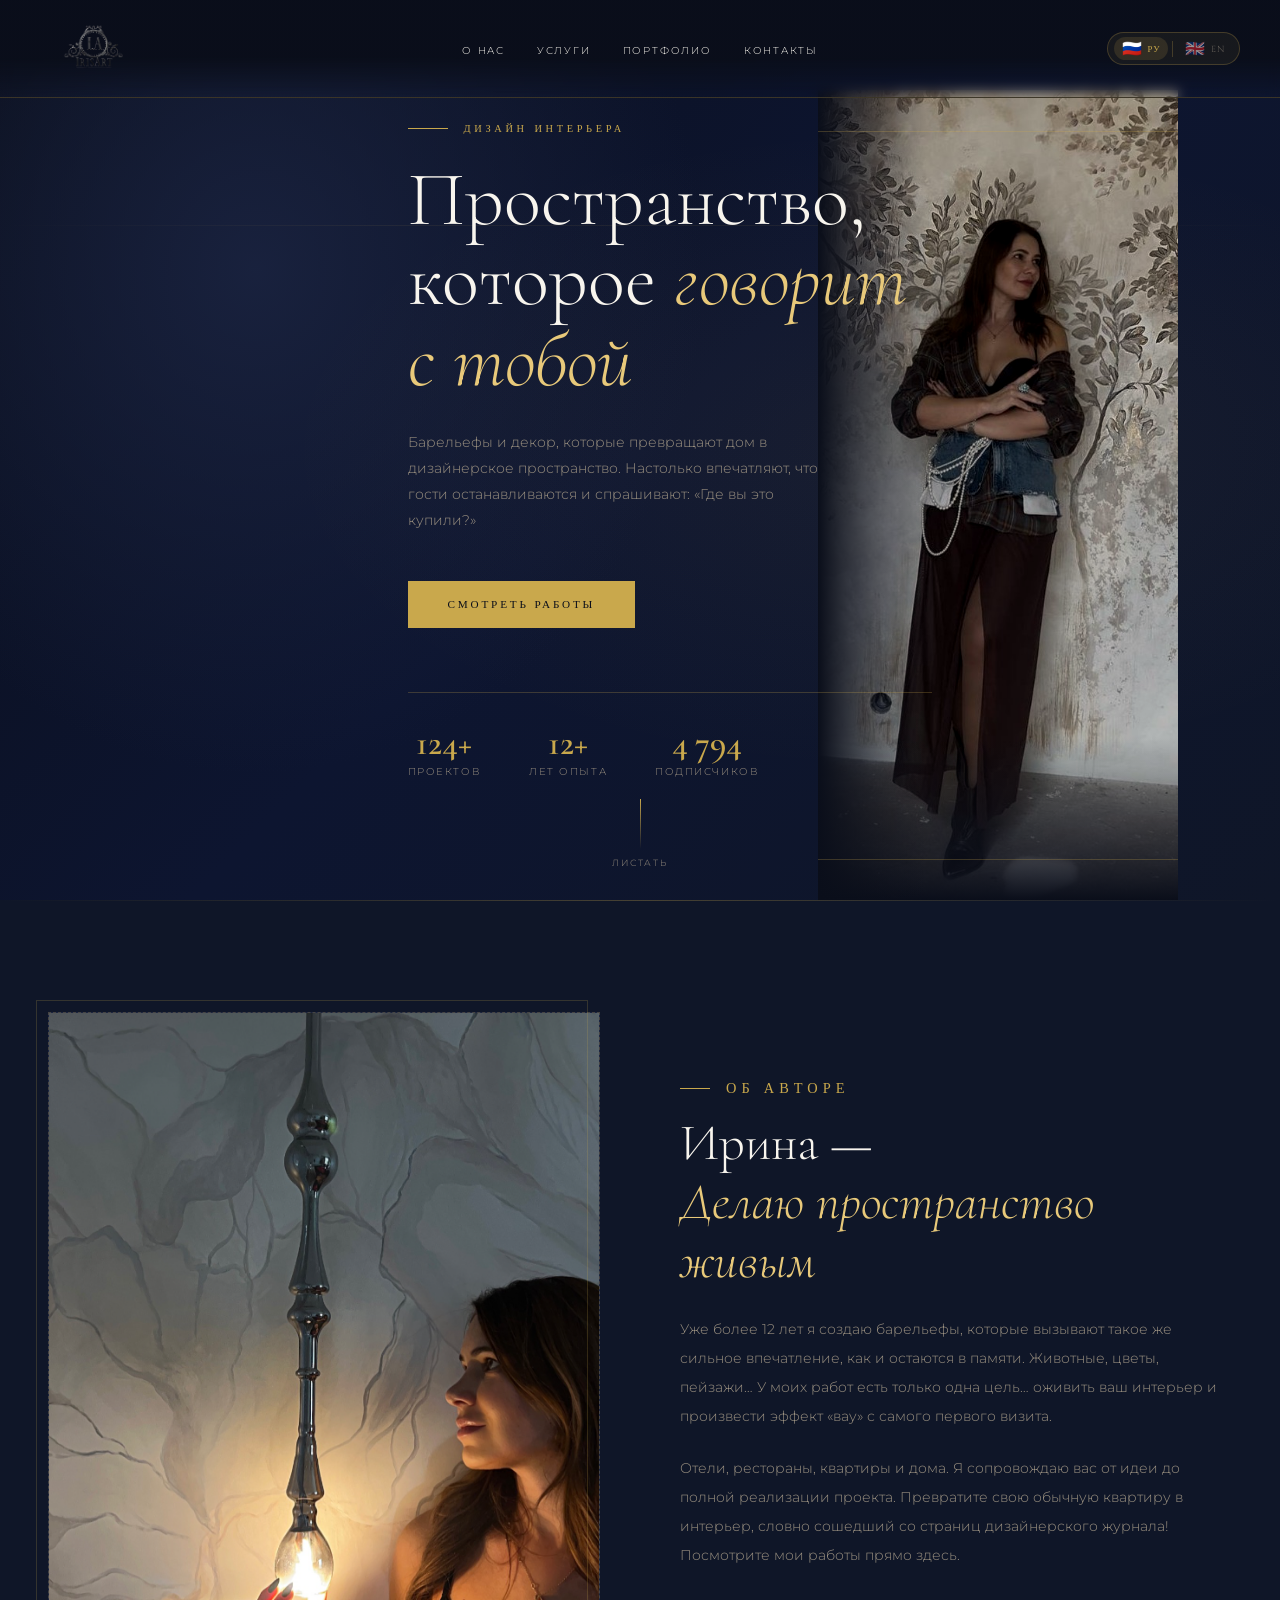
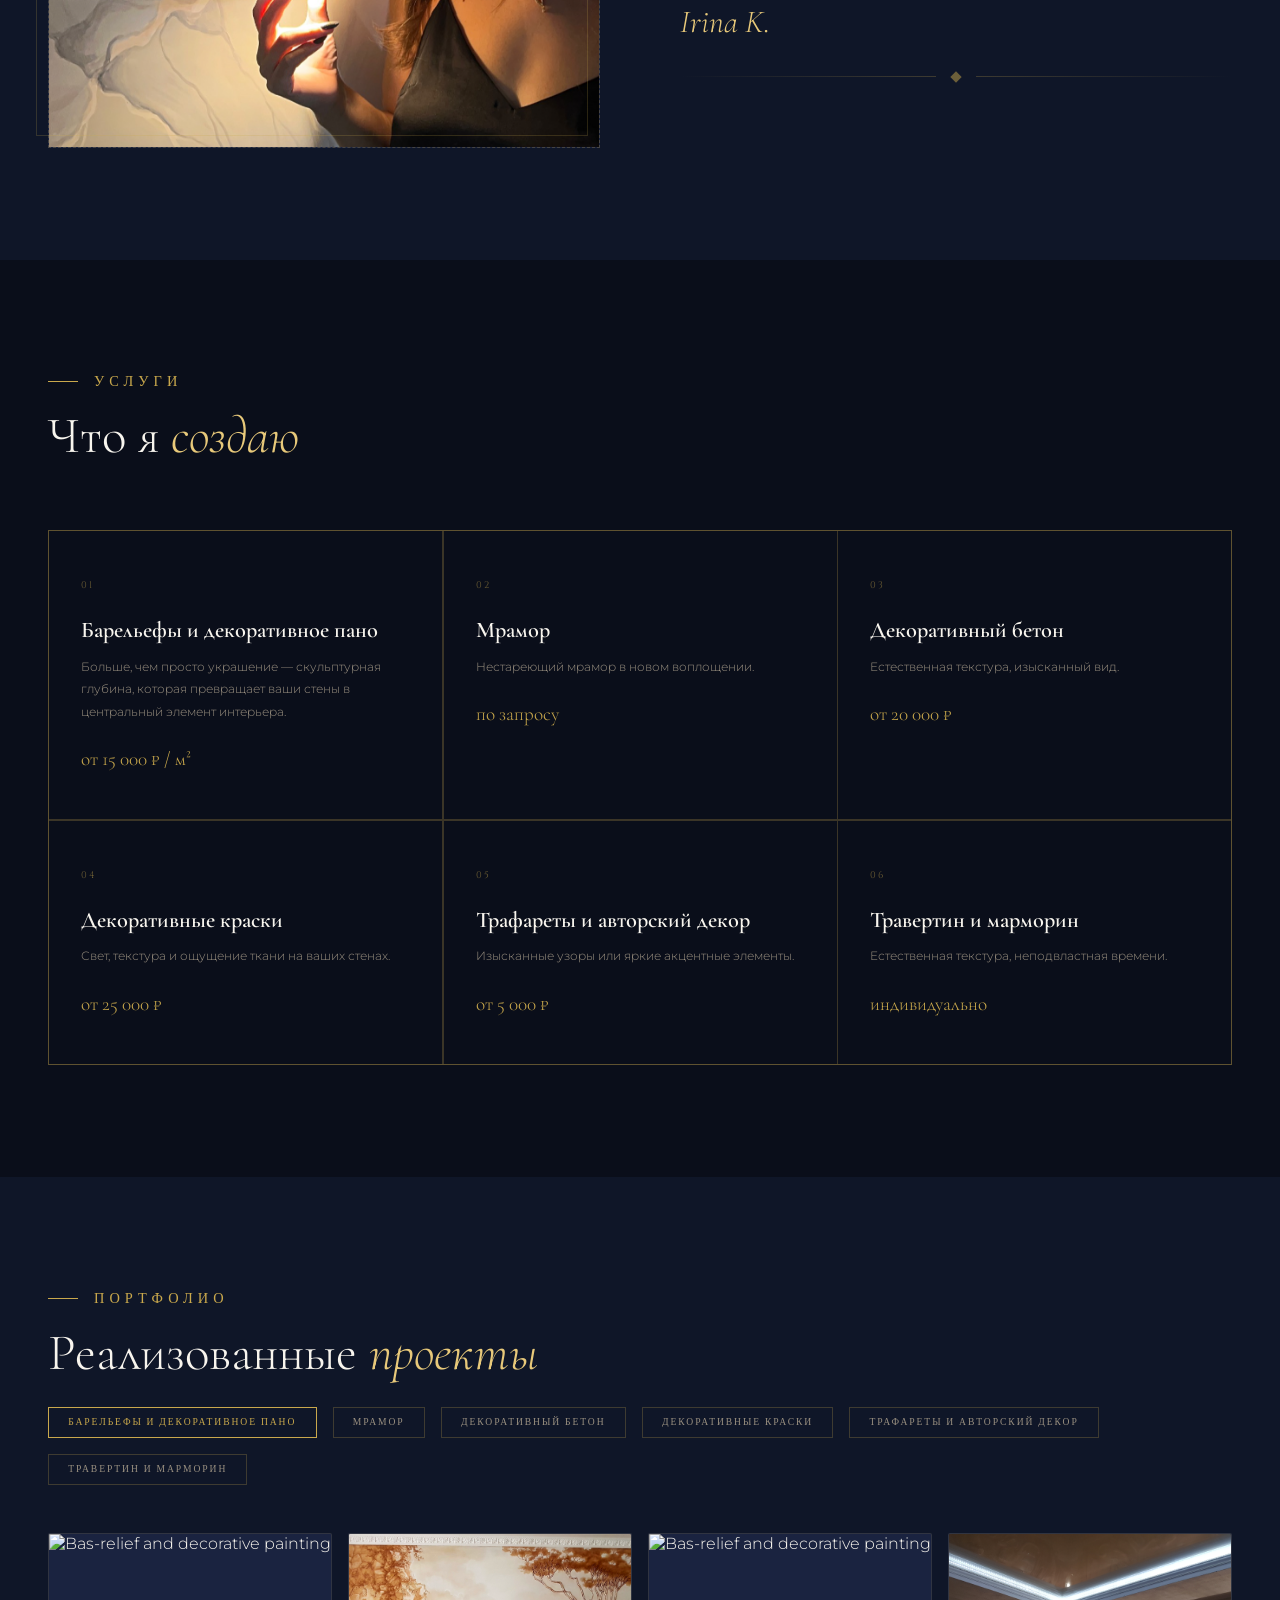
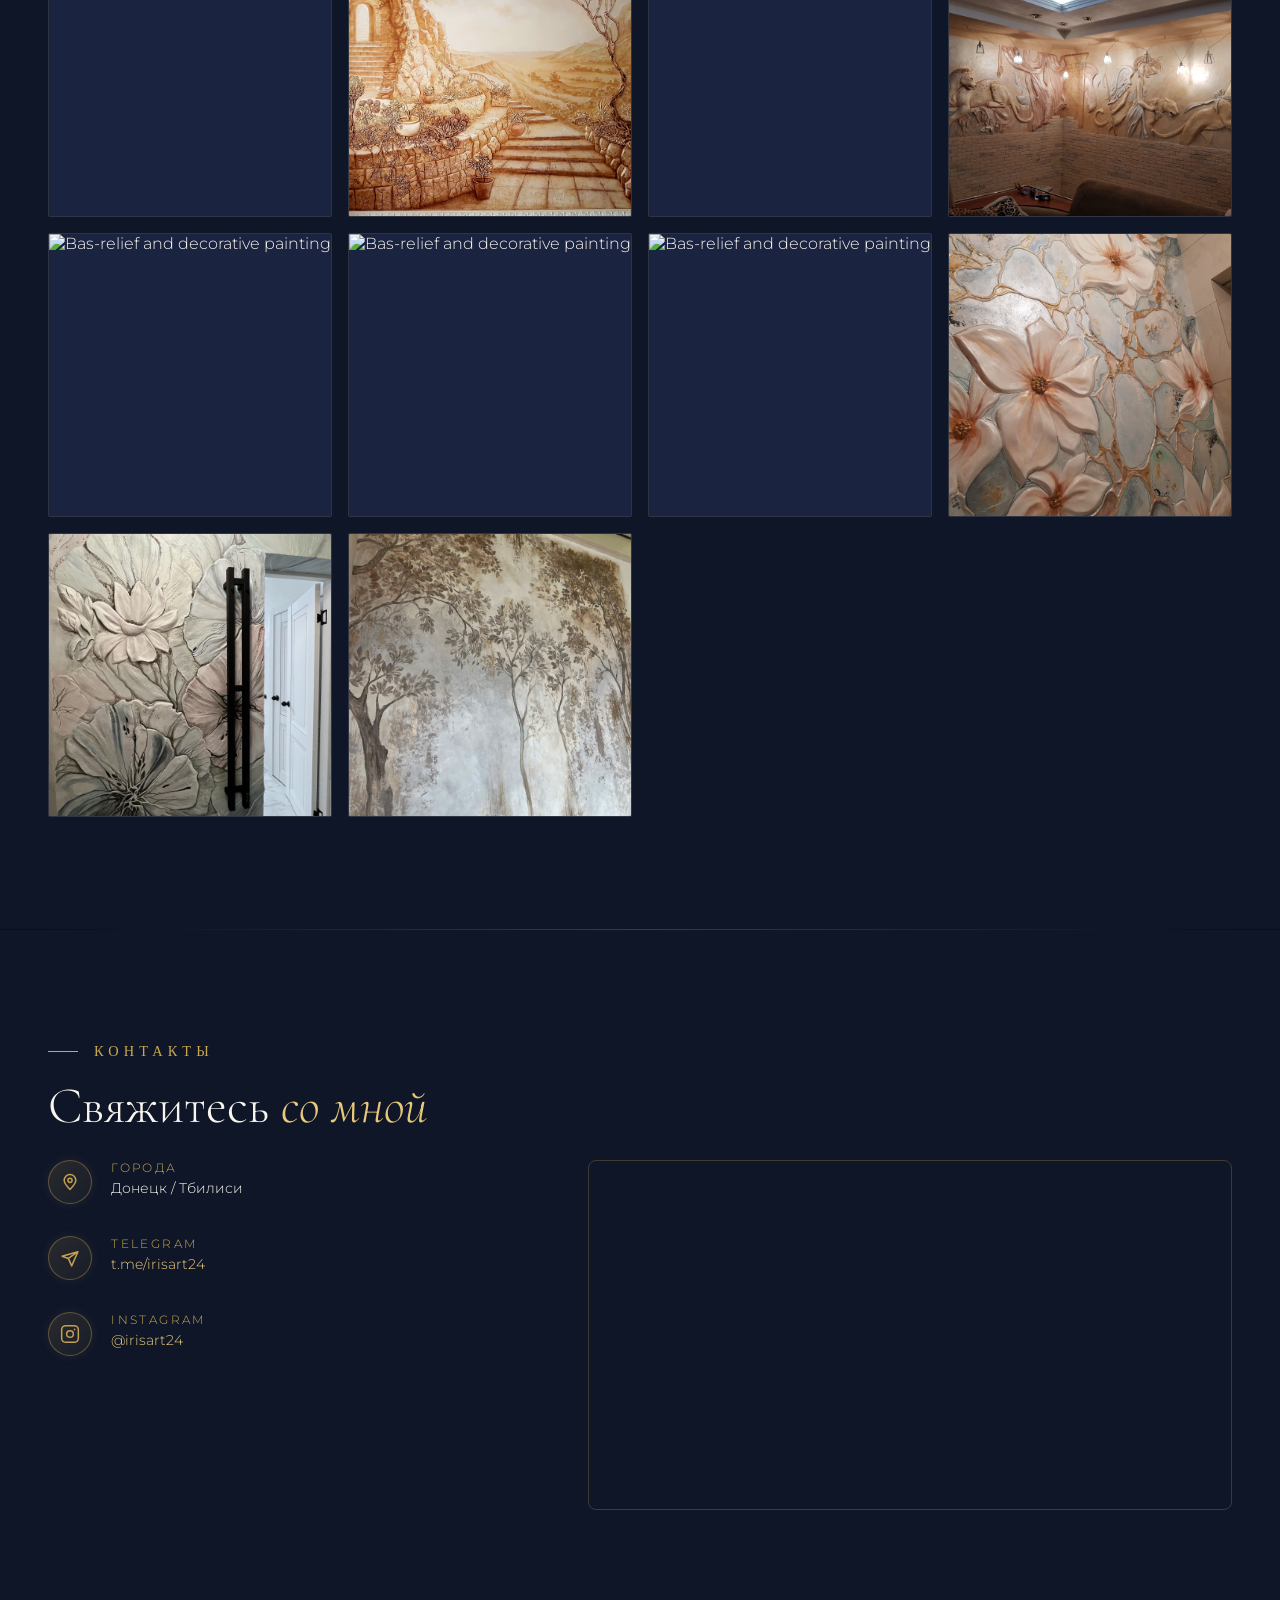
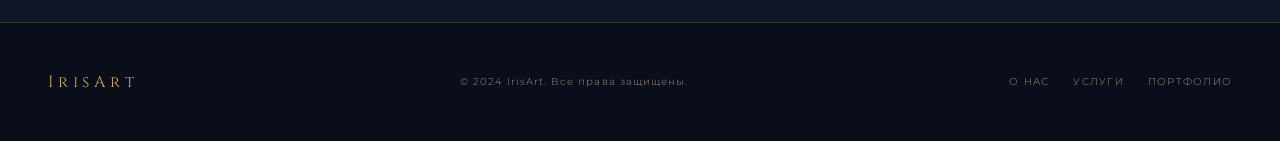
==== commit 610d6c79: "updat" ====
--- a/index.html
+++ b/index.html
@@ -84,7 +84,7 @@
             <span data-lang="ru">Отели, рестораны, квартиры и дома. Я сопровождаю вас от идеи до полной реализации проекта. Превратите свою обычную квартиру в интерьер, словно сошедший со страниц дизайнерского журнала! Посмотрите мои работы прямо здесь.</span>
             <span data-lang="en">Hotels, restaurants, apartments, and homes. I'll guide you from the initial concept through to the project's completion. Transform your ordinary apartment into an interior straight out of a design magazine! Discover my work right below.</span>
           </p>
-          <div class="about-signature">Irina A.</div>
+          <div class="about-signature">Irina K.</div>
           <div class="ornament" style="margin-top:2rem;margin-bottom:0"><div class="ornament-diamond"></div></div>
         </div>
       </div>
@@ -106,69 +106,38 @@
     </div>
   </section>
 
+  <!-- ═══════════════════════════════════════════════
+       PORTFOLIO — galerie filtrée par catégorie
+  ════════════════════════════════════════════════ -->
   <section id="portfolio">
     <div class="section-inner">
       <div class="section-eyebrow"><span data-lang="ru">Портфолио</span><span data-lang="en">Portfolio</span></div>
       <h2 class="section-title"><span data-lang="ru">Реализованные <em>проекты</em></span><span data-lang="en">Completed <em>Projects</em></span></h2>
+
       <div class="portfolio-filter">
-        <button class="filter-btn active"><span data-lang="ru">Барельефы и декоративное пано</span><span data-lang="en">Bas-relief and decorative painting</span></button>
-        <button class="filter-btn"><span data-lang="ru">Мрамор</span><span data-lang="en">Marble</span></button>
-        <button class="filter-btn"><span data-lang="ru">Декоративный бетон</span><span data-lang="en">Decorative Concrete</span></button>
-        <button class="filter-btn"><span data-lang="ru">Декоративные краски</span><span data-lang="en">Decorative Paints</span></button>
-        <button class="filter-btn"><span data-lang="ru">Трафареты и авторский декор</span><span data-lang="en">Stencils and Custom Designs</span></button>
-        <button class="filter-btn"><span data-lang="ru">Травертин и марморин</span><span data-lang="en">Travertine and Marmorine</span></button>
-      </div>
-      <div class="portfolio-grid">
-
-        <div class="portfolio-item wide" onclick="openLightbox(0)">
-          <img class="cover" src="images-Bas/1.JPEG" alt="Bas-relief">
-          <div class="portfolio-overlay">
-            <div class="portfolio-overlay-title"><span data-lang="ru">Барельефы и декоративное пано</span><span data-lang="en">Bas-relief and decorative painting</span></div>
-            <div class="portfolio-overlay-hint"><svg width="14" height="14" viewBox="0 0 24 24" fill="none" stroke="currentColor" stroke-width="2"><circle cx="11" cy="11" r="8"/><path d="m21 21-4.35-4.35"/></svg><span data-lang="ru">Смотреть</span><span data-lang="en">View</span></div>
-          </div>
-        </div>
-
-        <div class="portfolio-item" onclick="openLightbox(1)">
-          <img class="cover" src="images-Marbre/11.jpg" alt="Marbre">
-          <div class="portfolio-overlay">
-            <div class="portfolio-overlay-title"><span data-lang="ru">Мрамор</span><span data-lang="en">Marble</span></div>
-            <div class="portfolio-overlay-hint"><svg width="14" height="14" viewBox="0 0 24 24" fill="none" stroke="currentColor" stroke-width="2"><circle cx="11" cy="11" r="8"/><path d="m21 21-4.35-4.35"/></svg><span data-lang="ru">Смотреть</span><span data-lang="en">View</span></div>
-          </div>
-        </div>
-
-        <div class="portfolio-item" onclick="openLightbox(2)">
-          <img class="cover" src="images-Concrete/27.JPEG" alt="Béton">
-          <div class="portfolio-overlay">
-            <div class="portfolio-overlay-title"><span data-lang="ru">Декоративный бетон</span><span data-lang="en">Decorative Concrete</span></div>
-            <div class="portfolio-overlay-hint"><svg width="14" height="14" viewBox="0 0 24 24" fill="none" stroke="currentColor" stroke-width="2"><circle cx="11" cy="11" r="8"/><path d="m21 21-4.35-4.35"/></svg><span data-lang="ru">Смотреть</span><span data-lang="en">View</span></div>
-          </div>
-        </div>
-
-        <div class="portfolio-item" onclick="openLightbox(3)">
-          <img class="cover" src="images-Paints/18.JPEG" alt="Peintures">
-          <div class="portfolio-overlay">
-            <div class="portfolio-overlay-title"><span data-lang="ru">Декоративные краски</span><span data-lang="en">Decorative Paints</span></div>
-            <div class="portfolio-overlay-hint"><svg width="14" height="14" viewBox="0 0 24 24" fill="none" stroke="currentColor" stroke-width="2"><circle cx="11" cy="11" r="8"/><path d="m21 21-4.35-4.35"/></svg><span data-lang="ru">Смотреть</span><span data-lang="en">View</span></div>
-          </div>
-        </div>
-
-        <div class="portfolio-item" onclick="openLightbox(4)">
-          <img class="cover" src="images-Stencils/36.JPEG" alt="Stencils">
-          <div class="portfolio-overlay">
-            <div class="portfolio-overlay-title"><span data-lang="ru">Трафареты и авторский декор</span><span data-lang="en">Stencils and Custom Designs</span></div>
-            <div class="portfolio-overlay-hint"><svg width="14" height="14" viewBox="0 0 24 24" fill="none" stroke="currentColor" stroke-width="2"><circle cx="11" cy="11" r="8"/><path d="m21 21-4.35-4.35"/></svg><span data-lang="ru">Смотреть</span><span data-lang="en">View</span></div>
-          </div>
-        </div>
-
-        <div class="portfolio-item" onclick="openLightbox(5)">
-          <img class="cover" src="images-Travertine/42.JPEG" alt="Travertin">
-          <div class="portfolio-overlay">
-            <div class="portfolio-overlay-title"><span data-lang="ru">Травертин и марморин</span><span data-lang="en">Travertine and Marmorine</span></div>
-            <div class="portfolio-overlay-hint"><svg width="14" height="14" viewBox="0 0 24 24" fill="none" stroke="currentColor" stroke-width="2"><circle cx="11" cy="11" r="8"/><path d="m21 21-4.35-4.35"/></svg><span data-lang="ru">Смотреть</span><span data-lang="en">View</span></div>
-          </div>
-        </div>
-
-      </div>
+        <button class="filter-btn active" onclick="showCategory(0)">
+          <span data-lang="ru">Барельефы и декоративное пано</span><span data-lang="en">Bas-relief and decorative painting</span>
+        </button>
+        <button class="filter-btn" onclick="showCategory(1)">
+          <span data-lang="ru">Мрамор</span><span data-lang="en">Marble</span>
+        </button>
+        <button class="filter-btn" onclick="showCategory(2)">
+          <span data-lang="ru">Декоративный бетон</span><span data-lang="en">Decorative Concrete</span>
+        </button>
+        <button class="filter-btn" onclick="showCategory(3)">
+          <span data-lang="ru">Декоративные краски</span><span data-lang="en">Decorative Paints</span>
+        </button>
+        <button class="filter-btn" onclick="showCategory(4)">
+          <span data-lang="ru">Трафареты и авторский декор</span><span data-lang="en">Stencils and Custom Designs</span>
+        </button>
+        <button class="filter-btn" onclick="showCategory(5)">
+          <span data-lang="ru">Травертин и марморин</span><span data-lang="en">Travertine and Marmorine</span>
+        </button>
+      </div>
+
+      <!-- Galerie générée dynamiquement -->
+      <div class="portfolio-gallery-grid" id="portfolioGallery"></div>
+
     </div>
   </section>
 
@@ -224,7 +193,7 @@
   </footer>
 
   <script>
-    // ✅ Toutes les données ici, dans le script principal en bas
+    // ── DONNÉES PORTFOLIO ──
     portfolioData[0] = { titleRu: "Барельефы и декоративное пано", titleEn: "Bas-relief and decorative painting", medias: [
       {type:"image",src:"images-Bas/1.JPEG"},{type:"image",src:"images-Bas/2.jpg"},{type:"image",src:"images-Bas/3.JPEG"},
       {type:"image",src:"images-Bas/4.JPEG"},{type:"image",src:"images-Bas/5.JPEG"},{type:"image",src:"images-Bas/6.JPEG"},
@@ -259,6 +228,7 @@
       {type:"image",src:"images-Travertine/57.jpg"},{type:"image",src:"images-Travertine/58.jpg"}
     ]};
 
+    // ── NAV ──
     const burgerBtn = document.getElementById('burgerBtn');
     const mobileMenu = document.getElementById('mobileMenu');
     burgerBtn.addEventListener('click', () => { burgerBtn.classList.toggle('open'); mobileMenu.classList.toggle('open'); });
@@ -268,6 +238,7 @@
       document.querySelector('nav').style.padding = window.scrollY > 80 ? '.7rem 2.5rem' : '1.1rem 2.5rem';
     });
 
+    // ── LANGUE ──
     function setLang(lang) {
       document.body.classList.toggle('lang-en', lang === 'en');
       document.body.classList.toggle('lang-ru', lang === 'ru');
@@ -278,6 +249,7 @@
     }
     (function() { setLang(localStorage.getItem('irisart-lang') || 'ru'); })();
 
+    // ── COMPTEURS ──
     function animateCounter(el) {
       const target = parseInt(el.dataset.target), suffix = el.dataset.suffix || '';
       let step = 0; const steps = 60;
@@ -294,13 +266,12 @@
     }, {threshold:.3});
     const hs = document.querySelector('.hero-stats'); if (hs) statsObs.observe(hs);
 
-    document.querySelectorAll('.filter-btn').forEach(btn => btn.addEventListener('click', () => {
-      document.querySelectorAll('.filter-btn').forEach(b => b.classList.remove('active')); btn.classList.add('active');
-    }));
+    // ── PACKAGES ──
     document.querySelectorAll('.package').forEach(pkg => pkg.addEventListener('click', () => {
       document.querySelectorAll('.package').forEach(p => p.style.borderColor = ''); pkg.style.borderColor = 'var(--gold)';
     }));
 
+    // ── CARTE ──
     function initInteractiveMap() {
       const map = L.map('interactiveMap').setView([45,41],6);
       L.tileLayer('https://{s}.basemaps.cartocdn.com/light_all/{z}/{x}/{y}{r}.png',{attribution:'&copy; OSM &copy; CartoDB',subdomains:'abcd',maxZoom:19}).addTo(map);
@@ -309,7 +280,55 @@
       map.fitBounds(L.featureGroup([m1,m2]).getBounds().pad(0.2));
     }
 
-    // LIGHTBOX
+    // ── GALERIE PORTFOLIO ──
+    function showCategory(i) {
+      document.querySelectorAll('.filter-btn').forEach((b, idx) => {
+        b.classList.toggle('active', idx === i);
+      });
+
+      const data = portfolioData[i];
+      const gallery = document.getElementById('portfolioGallery');
+
+      gallery.style.opacity = '0';
+      gallery.style.transform = 'translateY(12px)';
+
+      setTimeout(() => {
+        gallery.innerHTML = '';
+        data.medias.forEach((m, idx) => {
+          const item = document.createElement('div');
+          item.className = 'gallery-thumb';
+          item.style.animationDelay = (idx * 0.04) + 's';
+          item.onclick = () => { lbIndex = i; lbMedia = idx; openLightboxDirect(); };
+
+          const img = document.createElement('img');
+          img.src = m.src;
+          img.alt = data.titleEn;
+          img.loading = 'lazy';
+
+          const overlay = document.createElement('div');
+          overlay.className = 'gallery-thumb-overlay';
+          overlay.innerHTML = '<svg width="22" height="22" viewBox="0 0 24 24" fill="none" stroke="currentColor" stroke-width="1.5"><circle cx="11" cy="11" r="8"/><path d="m21 21-4.35-4.35"/></svg>';
+
+          item.appendChild(img);
+          item.appendChild(overlay);
+          gallery.appendChild(item);
+        });
+
+        gallery.style.transition = 'opacity .35s ease, transform .35s ease';
+        gallery.style.opacity = '1';
+        gallery.style.transform = 'translateY(0)';
+      }, 180);
+    }
+
+    function openLightboxDirect() {
+      document.getElementById('lightbox').classList.add('open');
+      document.body.style.overflow = 'hidden';
+      renderLightbox();
+    }
+
+    window.addEventListener('DOMContentLoaded', () => { showCategory(0); });
+
+    // ── LIGHTBOX ──
     var lbIndex = 0, lbMedia = 0;
     function openLightbox(i) {
       lbIndex = i; lbMedia = 0;
--- a/style.css
+++ b/style.css
@@ -21,6 +21,7 @@
   font-weight: 300;
   overflow-x: hidden;
 }
+
 /* ── NAV ── */
 nav {
   position: fixed;
@@ -346,7 +347,7 @@
 
 .scroll-hint {
   position: absolute;
-  bottom: 2.5rem;
+  bottom: 2rem;
   left: 50%;
   transform: translateX(-50%);
   z-index: 10;
@@ -431,6 +432,13 @@
   color: var(--muted);
   font-size: .7rem;
   letter-spacing: .1em;
+  overflow: hidden;
+}
+.about-img-placeholder img {
+  width: 100%;
+  height: 100%;
+  object-fit: cover;
+  display: block;
 }
 .about-img-wrap::before {
   content: '';
@@ -512,6 +520,7 @@
 
 /* ── PORTFOLIO ── */
 #portfolio { background: var(--navy-mid); }
+
 .portfolio-filter {
   display: flex;
   gap: 1rem;
@@ -530,215 +539,57 @@
   cursor: pointer;
   transition: all .3s;
 }
-.filter-btn.active, .filter-btn:hover {
+.filter-btn.active,
+.filter-btn:hover {
   border-color: var(--gold);
   color: var(--gold);
 }
-.portfolio-grid {
+
+/* ── GALERIE PORTFOLIO ── */
+.portfolio-gallery-grid {
   display: grid;
-  grid-template-columns: repeat(3, 1fr);
+  grid-template-columns: repeat(auto-fill, minmax(240px, 1fr));
   gap: 1rem;
-}
-.portfolio-item {
+  opacity: 1;
+}
+
+.gallery-thumb {
   position: relative;
-  aspect-ratio: 4/5;
-  background: var(--navy-light);
+  aspect-ratio: 1 / 1;
   overflow: hidden;
   cursor: pointer;
-}
-.portfolio-item.wide { grid-column: span 2; aspect-ratio: 16/9; }
-
-/* Image de couverture */
-.portfolio-item > img.cover {
+  border: 1px solid rgba(201,168,76,0.12);
+  border-radius: 2px;
+  background: var(--navy-light);
+  transition: border-color .3s, transform .3s;
+}
+.gallery-thumb:hover {
+  border-color: rgba(201,168,76,0.55);
+  transform: translateY(-3px);
+}
+.gallery-thumb img {
   width: 100%;
   height: 100%;
   object-fit: cover;
   display: block;
+  transition: transform .45s ease;
+}
+.gallery-thumb:hover img {
+  transform: scale(1.07);
+}
+.gallery-thumb-overlay {
   position: absolute;
   inset: 0;
-  transition: transform .5s ease;
-}
-.portfolio-item:hover > img.cover { transform: scale(1.05); }
-
-.portfolio-placeholder {
-  width: 100%;
-  height: 100%;
+  background: linear-gradient(to top, rgba(10,14,26,.75) 0%, transparent 55%);
   display: flex;
   align-items: center;
   justify-content: center;
-  flex-direction: column;
-  gap: .5rem;
-  border: 1px dashed var(--border);
-  color: var(--muted);
-  font-size: .7rem;
-  letter-spacing: .08em;
-  transition: all .3s;
-}
-.portfolio-item:hover .portfolio-placeholder {
-  background: var(--navy-light);
-  border-color: var(--gold);
-}
-
-/* ── FIX LIGHTBOX : l'overlay ne doit pas bloquer le clic ── */
-.portfolio-overlay {
-  position: absolute;
-  inset: 0;
-  background: linear-gradient(to top, rgba(10,14,26,.9) 0%, transparent 50%);
   opacity: 0;
-  transition: opacity .4s;
-  display: flex;
-  align-items: flex-end;
-  padding: 1.5rem;
-  pointer-events: none; /* ← le clic passe à travers l'overlay */
-}
-.portfolio-item:hover .portfolio-overlay { opacity: 1; }
-.portfolio-overlay-title {
-  font-family: 'Cormorant Garamond', serif;
-  font-size: 1.1rem;
-  color: var(--white);
-}
-
-/* ── BOOKING ── */
-#booking {
-  background:
-    radial-gradient(ellipse 60% 80% at 50% 50%, rgba(201,168,76,0.05) 0%, transparent 70%),
-    var(--navy);
-  border-top: 1px solid var(--border);
-  border-bottom: 1px solid var(--border);
-}
-.booking-layout {
-  display: grid;
-  grid-template-columns: 1fr 1fr;
-  gap: 5rem;
-  align-items: start;
-}
-.booking-info .section-title { margin-bottom: 2rem; }
-.booking-info p {
-  font-size: .85rem;
-  line-height: 1.9;
-  color: var(--muted);
-  margin-bottom: 1.5rem;
-}
-.packages {
-  display: flex;
-  flex-direction: column;
-  gap: 1rem;
-  margin-top: 2.5rem;
-}
-.package {
-  border: 1px solid var(--border);
-  padding: 1.5rem;
-  cursor: pointer;
-  transition: all .3s;
-  position: relative;
-}
-.package.featured {
-  border-color: var(--gold);
-  background: rgba(201,168,76,.04);
-}
-.package:hover { border-color: var(--gold); }
-.package-badge {
-  position: absolute;
-  top: -10px; right: 1rem;
-  background: var(--gold);
-  color: var(--navy);
-  font-family: 'Cinzel', serif;
-  font-size: .55rem;
-  letter-spacing: .15em;
-  padding: .25rem .6rem;
-}
-.package-name {
-  font-family: 'Cinzel', serif;
-  font-size: .8rem;
-  letter-spacing: .15em;
-  color: var(--white);
-  margin-bottom: .5rem;
-}
-.package-price {
-  font-family: 'Cormorant Garamond', serif;
-  font-size: 1.8rem;
-  color: var(--gold);
-  margin-bottom: .3rem;
-}
-.package-desc {
-  font-size: .72rem;
-  color: var(--muted);
-  line-height: 1.6;
-}
-
-.booking-form {
-  background: var(--navy-mid);
-  border: 1px solid var(--border);
-  padding: 3rem;
-}
-.form-title {
-  font-family: 'Cinzel', serif;
-  font-size: .8rem;
-  letter-spacing: .25em;
-  color: var(--gold);
-  text-transform: uppercase;
-  margin-bottom: 2rem;
-}
-.form-group { margin-bottom: 1.5rem; }
-.form-group label {
-  display: block;
-  font-size: .65rem;
-  letter-spacing: .2em;
-  text-transform: uppercase;
-  color: var(--muted);
-  margin-bottom: .5rem;
-}
-.form-group input,
-.form-group select,
-.form-group textarea {
-  width: 100%;
-  background: var(--navy);
-  border: 1px solid var(--border);
-  color: var(--white);
-  padding: .85rem 1rem;
-  font-family: 'Montserrat', sans-serif;
-  font-size: .82rem;
-  outline: none;
-  transition: border-color .3s;
-  appearance: none;
-}
-.form-group input:focus,
-.form-group select:focus,
-.form-group textarea:focus { border-color: var(--gold); }
-.form-group textarea { resize: vertical; min-height: 100px; }
-.form-row {
-  display: grid;
-  grid-template-columns: 1fr 1fr;
-  gap: 1rem;
-}
-.form-submit {
-  width: 100%;
-  background: var(--gold);
-  border: none;
-  color: var(--navy);
-  font-family: 'Cinzel', serif;
-  font-size: .75rem;
-  letter-spacing: .25em;
-  text-transform: uppercase;
-  padding: 1.1rem;
-  cursor: pointer;
-  transition: background .3s;
-  margin-top: .5rem;
-}
-.form-submit:hover { background: var(--gold-light); }
-.payment-icons {
-  display: flex;
-  align-items: center;
-  gap: 1rem;
-  margin-top: 1.5rem;
-  font-size: .65rem;
-  letter-spacing: .12em;
-  color: var(--muted);
-}
-.payment-icons span {
-  border: 1px solid var(--border);
-  padding: .3rem .7rem;
-  font-size: .6rem;
+  transition: opacity .35s;
+  color: var(--gold-light);
+}
+.gallery-thumb:hover .gallery-thumb-overlay {
+  opacity: 1;
 }
 
 /* ── CONTACT ── */
@@ -756,14 +607,16 @@
   margin-bottom: 2rem;
 }
 .contact-icon {
-  width: 42px; height: 42px;
-  border: 1px solid var(--gold);
-  display: flex;
+  display: flex !important;
   align-items: center;
   justify-content: center;
-  color: var(--gold);
+  width: 44px; height: 44px; min-width: 44px;
+  border-radius: 50% !important;
+  background: linear-gradient(135deg, rgba(197,160,80,0.15), rgba(197,160,80,0.05)) !important;
+  border: 1px solid rgba(197,160,80,0.4) !important;
+  color: #c5a050;
+  box-shadow: 0 0 12px rgba(197,160,80,0.1) !important;
   flex-shrink: 0;
-  font-size: 1rem;
 }
 .contact-detail-label {
   font-size: .75rem !important;
@@ -775,38 +628,6 @@
 .contact-detail-value {
   font-size: .88rem;
   color: var(--white);
-}
-.social-links {
-  display: flex;
-  gap: 1rem;
-  margin-top: 3rem;
-}
-.social-link {
-  width: 42px; height: 42px;
-  border: 1px solid var(--border);
-  display: flex;
-  align-items: center;
-  justify-content: center;
-  color: var(--muted);
-  text-decoration: none;
-  font-size: 1rem;
-  transition: all .3s;
-}
-.social-link:hover { border-color: var(--gold); color: var(--gold); }
-
-.map-placeholder {
-  width: 100%;
-  aspect-ratio: 16/9;
-  background: var(--navy-light);
-  border: 1px dashed var(--border);
-  display: flex;
-  align-items: center;
-  justify-content: center;
-  flex-direction: column;
-  gap: .6rem;
-  color: var(--muted);
-  font-size: .7rem;
-  letter-spacing: .08em;
 }
 
 /* ── FOOTER ── */
@@ -863,6 +684,31 @@
   transform: rotate(45deg);
   opacity: .5;
 }
+
+/* ── LIGHTBOX ── */
+#lightbox { display: none; }
+#lightbox.open { display: flex !important; }
+#lb-media img { max-width: 100%; max-height: 78vh; object-fit: contain; border-radius: 4px; }
+#lb-media video { max-width: 100%; max-height: 78vh; border-radius: 4px; }
+.lb-dot { width: 8px; height: 8px; border-radius: 50%; background: rgba(197,160,80,.3); border: 1px solid rgba(197,160,80,.5); cursor: pointer; transition: background .2s; }
+.lb-dot.active { background: #c5a050; }
+#lb-prev:hover, #lb-next:hover { background: rgba(197,160,80,.15) !important; border-color: #c5a050 !important; }
+
+/* ── LANG ── */
+[data-lang="en"] { display: none; }
+[data-lang="ru"] { display: inline; }
+body.lang-en [data-lang="en"] { display: inline; }
+body.lang-en [data-lang="ru"] { display: none; }
+body.lang-ru [data-lang="ru"] { display: inline; }
+body.lang-ru [data-lang="en"] { display: none; }
+
+p[data-lang], div[data-lang], span[data-lang] { display: block; }
+body.lang-en p[data-lang="ru"],
+body.lang-en div[data-lang="ru"],
+body.lang-en span[data-lang="ru"] { display: none; }
+body.lang-en p[data-lang="en"],
+body.lang-en div[data-lang="en"],
+body.lang-en span[data-lang="en"] { display: block; }
 
 /* ── RESPONSIVE ── */
 @media (max-width: 900px) {
@@ -874,101 +720,12 @@
   .burger-btn { display: flex; }
   section { padding: 5rem 1.5rem; }
   .about-grid,
-  .booking-layout,
   .contact-layout { grid-template-columns: 1fr; gap: 3rem; }
   .services-grid { grid-template-columns: 1fr 1fr; }
-  .portfolio-grid { grid-template-columns: 1fr 1fr; }
-  .portfolio-item.wide { grid-column: span 1; aspect-ratio: 4/5; }
+  .portfolio-gallery-grid { grid-template-columns: repeat(auto-fill, minmax(150px, 1fr)); }
   .hero-photo-wrap { width: 200px; opacity: .4; }
   .hero-content { margin-left: 0; }
-}
-
-/* ── LANG ── */
-[data-lang="en"] { display: none; }
-body.lang-en [data-lang="ru"] { display: none; }
-body.lang-en [data-lang="en"] { display: initial; }
-p[data-lang], div[data-lang], span[data-lang] { display: block; }
-body.lang-en p[data-lang="ru"],
-body.lang-en div[data-lang="ru"],
-body.lang-en span[data-lang="ru"] { display: none; }
-body.lang-en p[data-lang="en"],
-body.lang-en div[data-lang="en"],
-body.lang-en span[data-lang="en"] { display: block; }
-
-
-    [data-lang="en"] { display: none; }
-    [data-lang="ru"] { display: inline; }
-    body.lang-en [data-lang="en"] { display: inline; }
-    body.lang-en [data-lang="ru"] { display: none; }
-    body.lang-ru [data-lang="ru"] { display: inline; }
-    body.lang-ru [data-lang="en"] { display: none; }
-
-    .portfolio-item { cursor: pointer; overflow: hidden; position: relative; }
-
-    /* Image de couverture */
-    .portfolio-item > img.cover {
-      width: 100%; height: 100%;
-      object-fit: cover;
-      display: block;
-      position: absolute;
-      inset: 0;
-      z-index: 0;
-      transition: transform .5s ease;
-    }
-    .portfolio-item:hover > img.cover { transform: scale(1.05); }
-
-    /* Overlay — z-index 1, pointer-events none pour ne pas bloquer le clic */
-    .portfolio-overlay {
-      position: absolute;
-      inset: 0;
-      z-index: 1;
-      background: linear-gradient(to top, rgba(10,14,26,.9) 0%, transparent 50%);
-      opacity: 0;
-      transition: opacity .4s;
-      display: flex;
-      align-items: flex-end;
-      padding: 1.5rem;
-      pointer-events: none;
-    }
-    .portfolio-item:hover .portfolio-overlay { opacity: 1; }
-    .portfolio-overlay-title {
-      font-family: 'Cormorant Garamond', serif;
-      font-size: 1.1rem;
-      color: #f8f5ee;
-    }
-    .portfolio-overlay-hint {
-      display: flex; align-items: center; gap: 5px;
-      font-family: 'Montserrat', sans-serif;
-      font-size: .65rem; letter-spacing: .15em;
-      color: rgba(197,160,80,.8);
-      margin-top: .5rem;
-      text-transform: uppercase;
-    }
-
-    /* Lightbox — z-index très élevé */
-    #lightbox { display: none; }
-    #lightbox.open { display: flex !important; }
-    #lb-media img { max-width: 100%; max-height: 78vh; object-fit: contain; border-radius: 4px; }
-    #lb-media video { max-width: 100%; max-height: 78vh; border-radius: 4px; }
-    .lb-dot { width: 8px; height: 8px; border-radius: 50%; background: rgba(197,160,80,.3); border: 1px solid rgba(197,160,80,.5); cursor: pointer; transition: background .2s; }
-    .lb-dot.active { background: #c5a050; }
-    #lb-prev:hover, #lb-next:hover { background: rgba(197,160,80,.15) !important; border-color: #c5a050 !important; }
-
-    /* Story.png toujours visible */
-    .about-img-placeholder { overflow: hidden; }
-    .about-img-placeholder img {
-      width: 100%; height: 100%;
-      object-fit: cover;
-      display: block;
-    }
-
-    .contact-icon {
-      display: flex !important; align-items: center; justify-content: center;
-      width: 44px; height: 44px; min-width: 44px;
-      border-radius: 50% !important;
-      background: linear-gradient(135deg, rgba(197,160,80,0.15), rgba(197,160,80,0.05)) !important;
-      border: 1px solid rgba(197,160,80,0.4) !important;
-      color: #c5a050;
-      box-shadow: 0 0 12px rgba(197,160,80,0.1) !important;
-    }
-
+@media (max-width: 768px) {
+  .scroll-hint { display: none; }
+}
+}
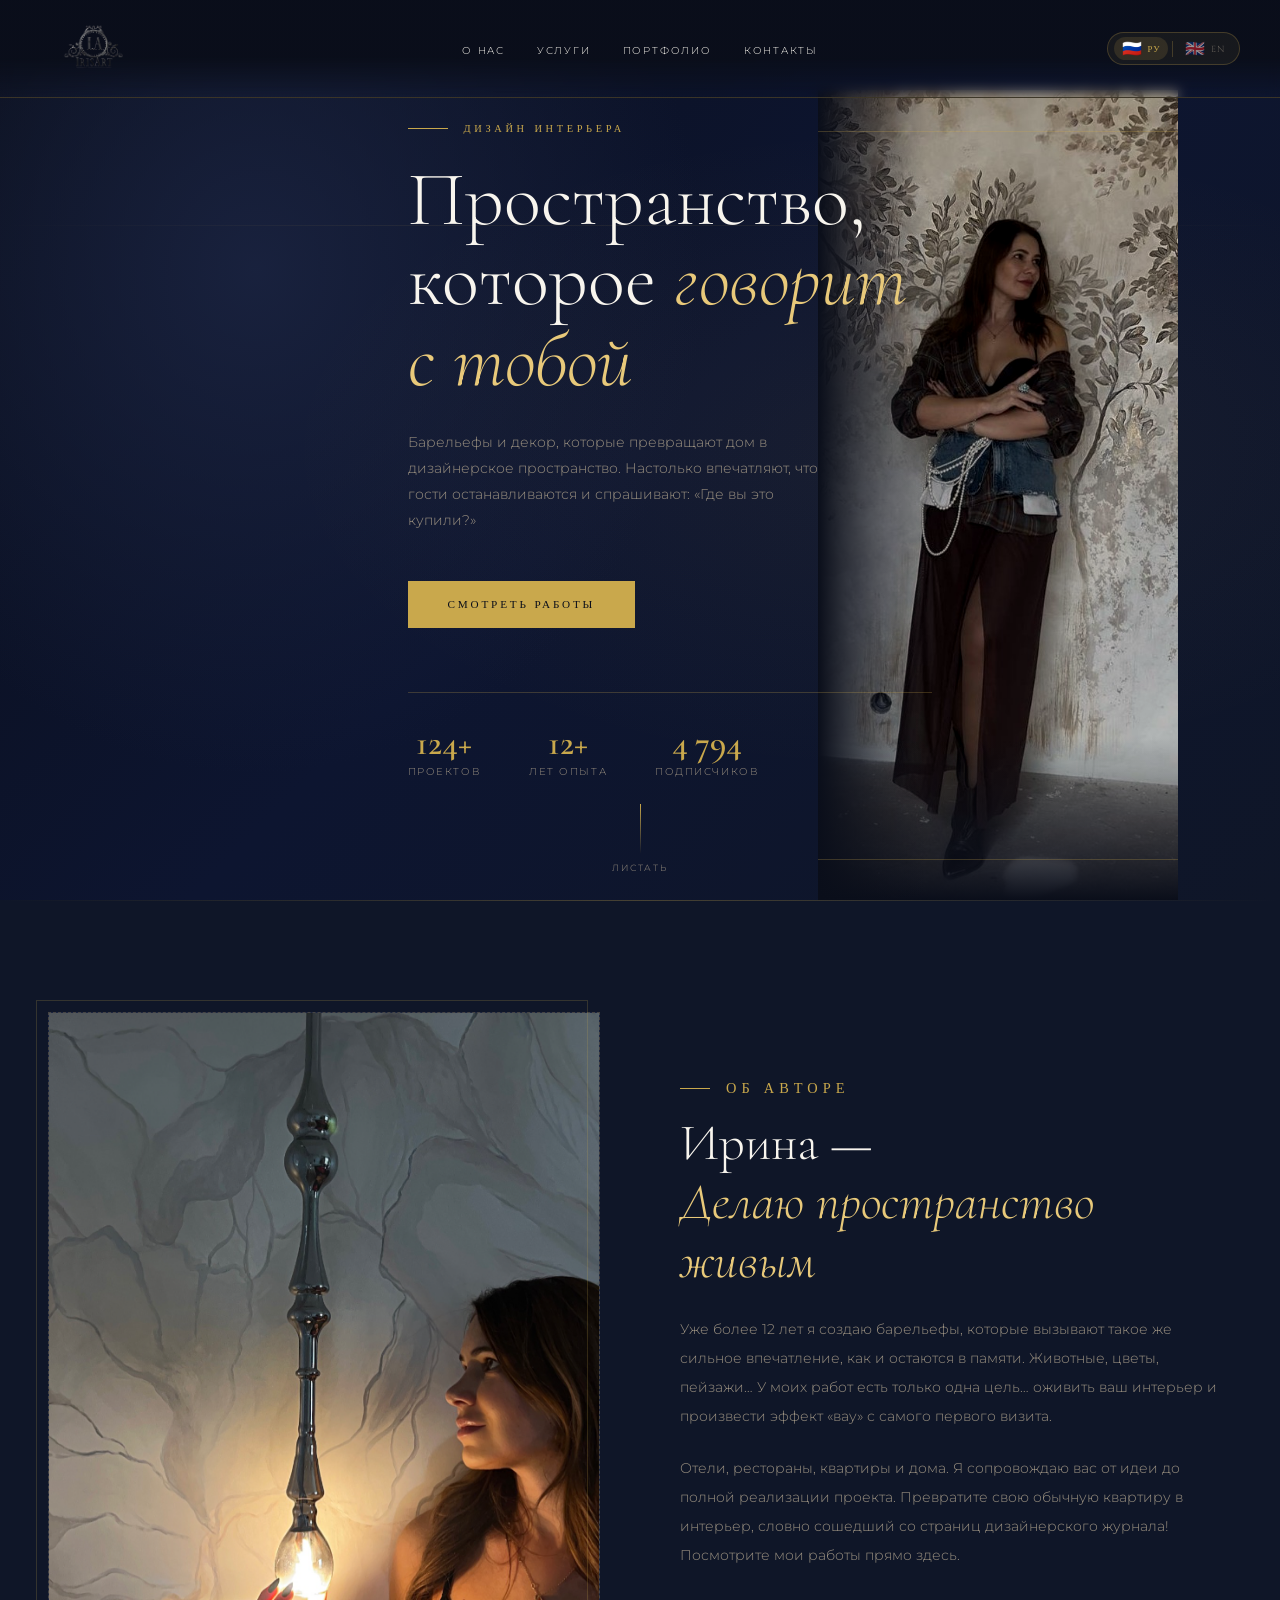
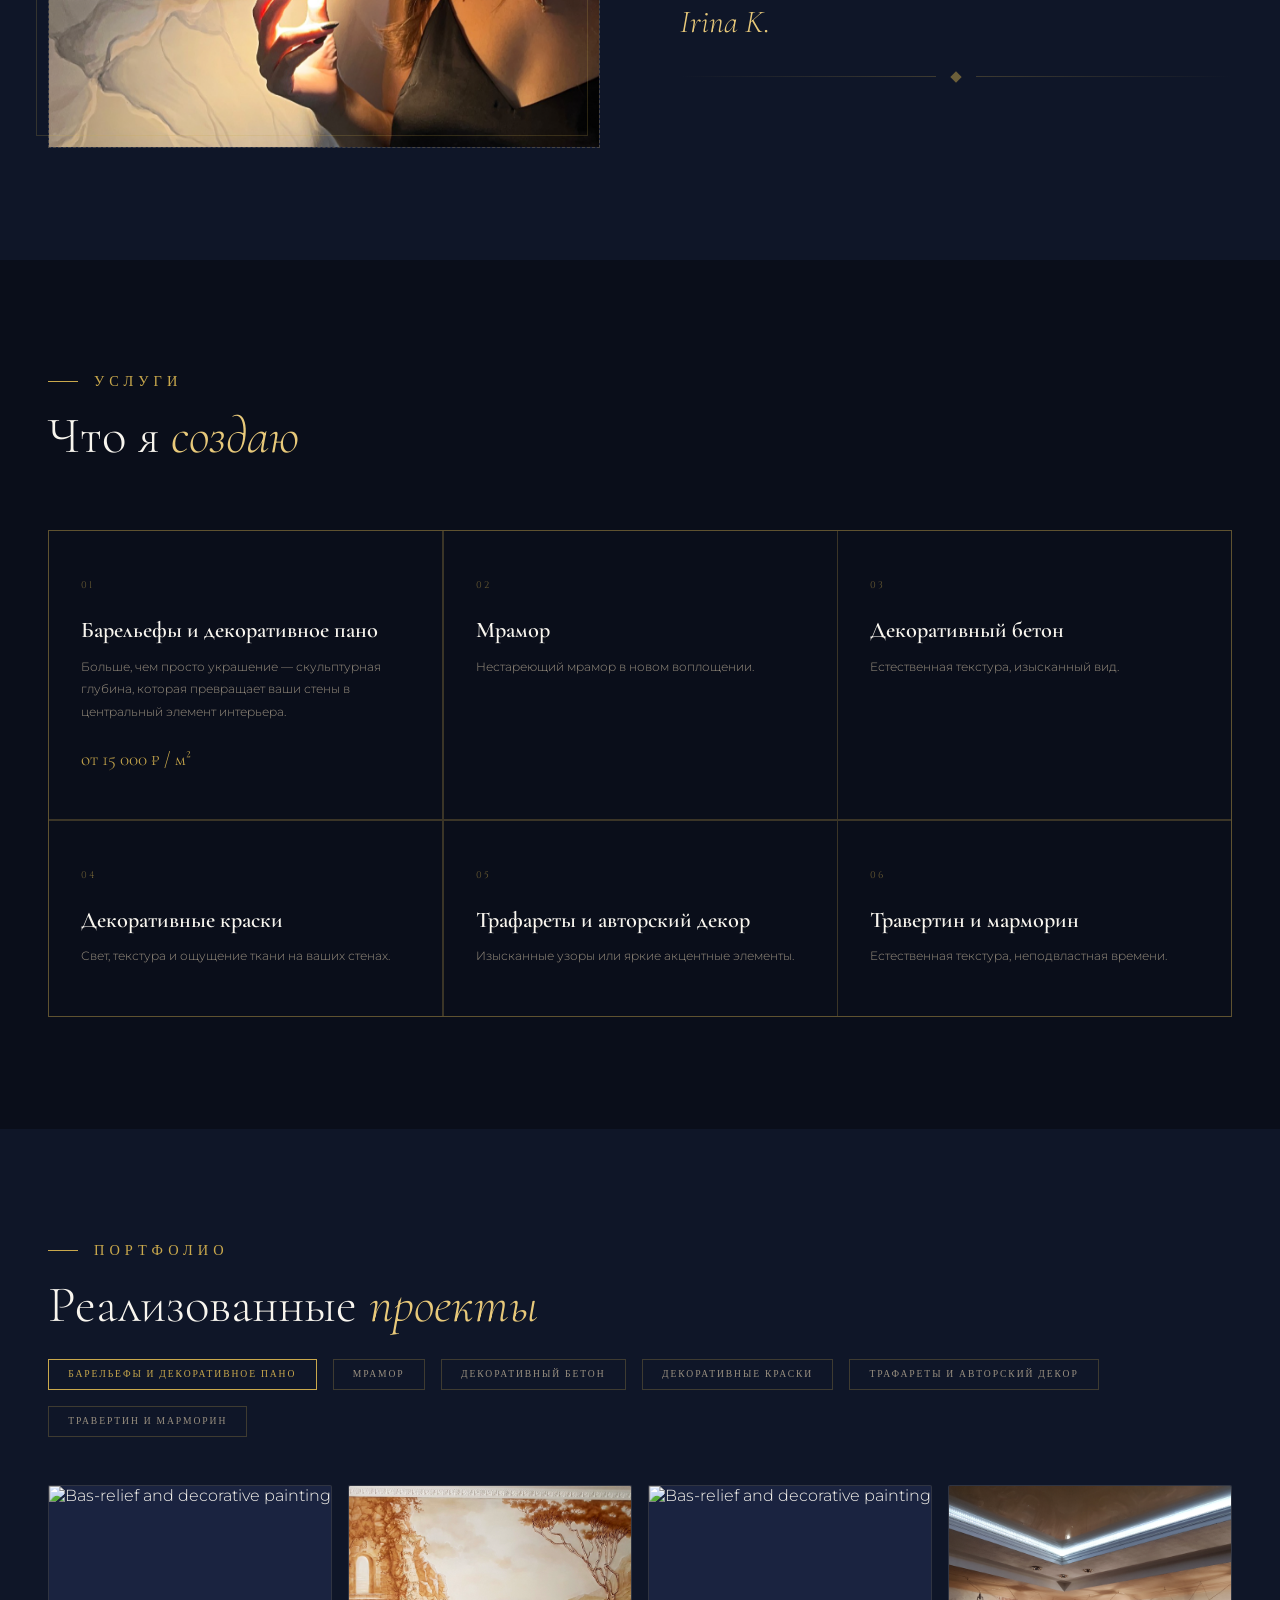
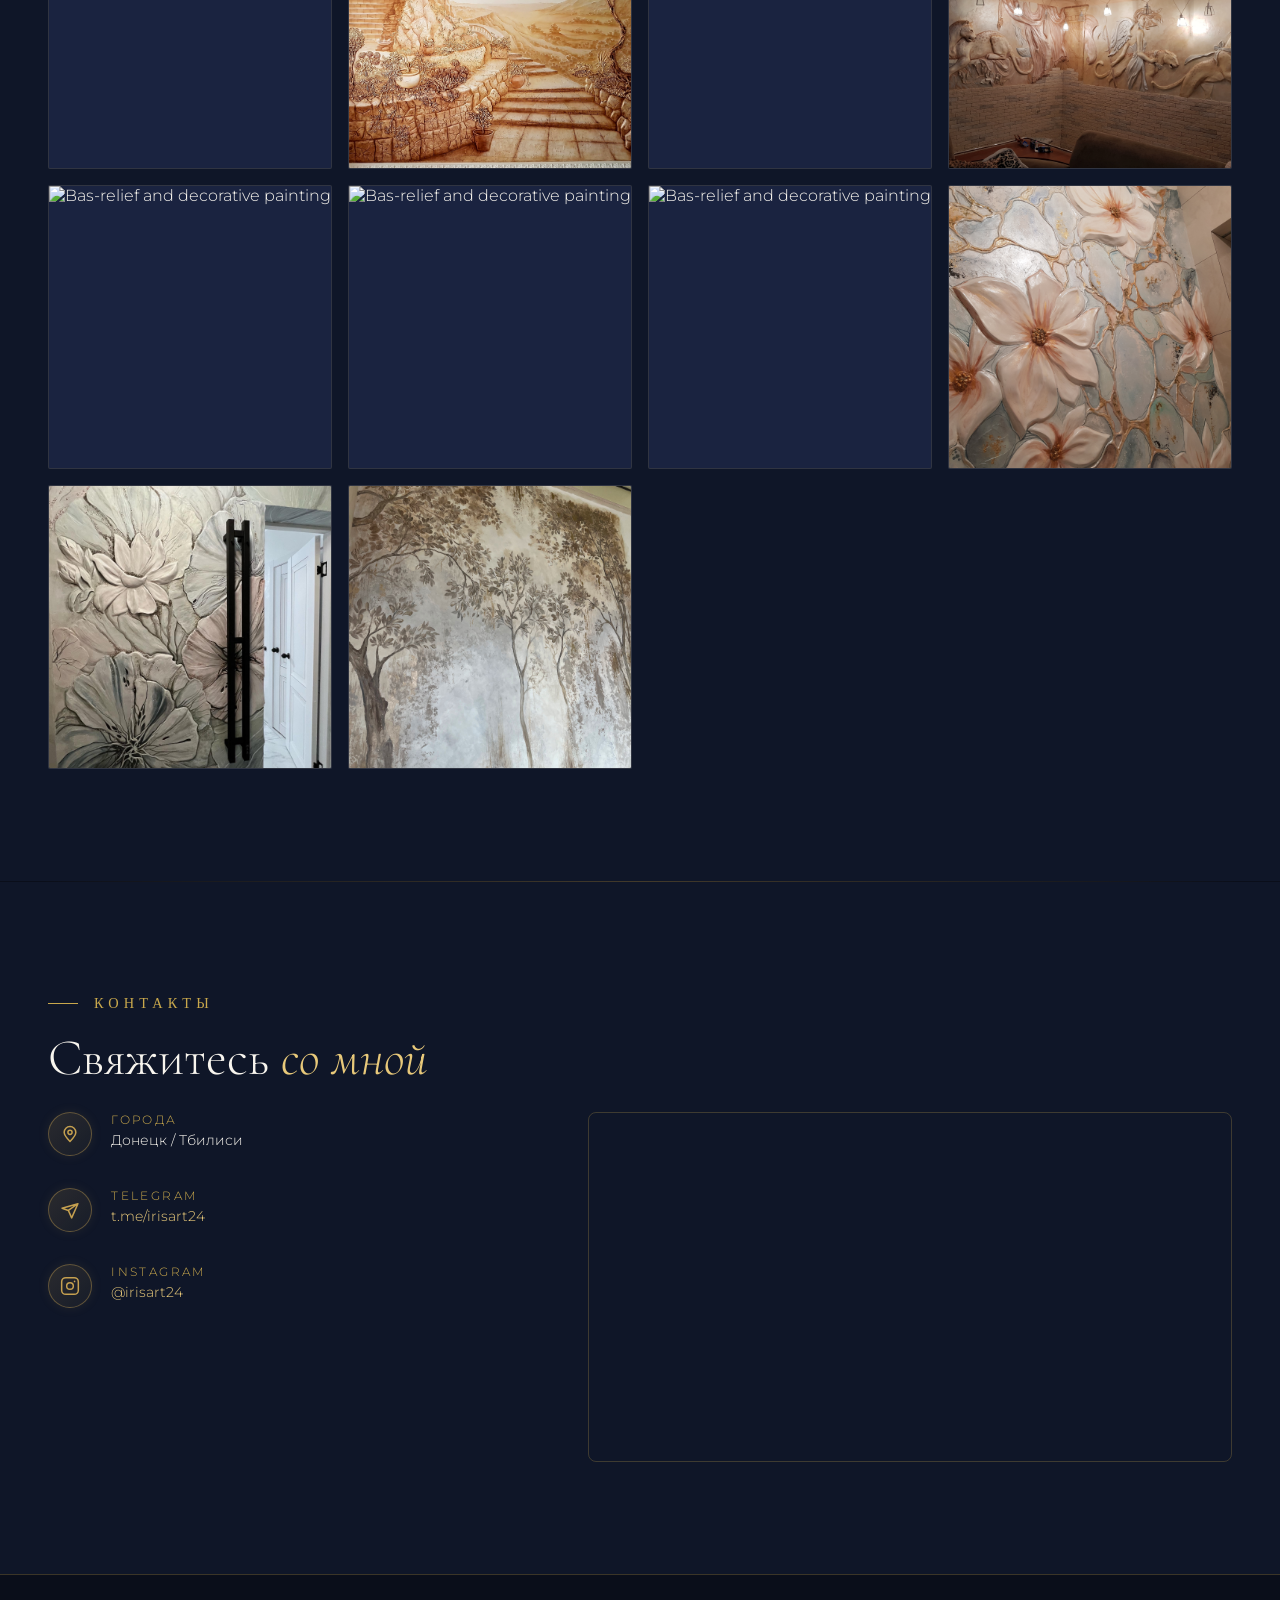
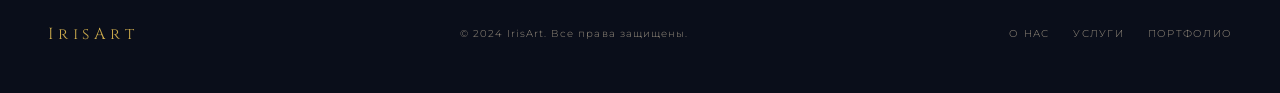
==== commit 66cdae31: "price" ====
--- a/index.html
+++ b/index.html
@@ -96,19 +96,18 @@
       <div class="section-eyebrow"><span data-lang="ru">Услуги</span><span data-lang="en">Services</span></div>
       <h2 class="section-title"><span data-lang="ru">Что я <em>создаю</em></span><span data-lang="en">What I <em>create</em></span></h2>
       <div class="services-grid">
+        <!-- 01 : prix visible -->
         <div class="service-card"><div class="service-num">01</div><div class="service-name"><span data-lang="ru">Барельефы и декоративное пано</span><span data-lang="en">Bas-relief and decorative painting</span></div><div class="service-desc"><span data-lang="ru">Больше, чем просто украшение — скульптурная глубина, которая превращает ваши стены в центральный элемент интерьера.</span><span data-lang="en">More than decoration — sculpted depth that transforms your walls into a focal point.</span></div><div class="service-price"><span data-lang="ru">от 15 000 ₽ / м²</span><span data-lang="en">from €150 / m²</span></div></div>
-        <div class="service-card"><div class="service-num">02</div><div class="service-name"><span data-lang="ru">Мрамор</span><span data-lang="en">Marble</span></div><div class="service-desc"><span data-lang="ru">Нестареющий мрамор в новом воплощении.</span><span data-lang="en">Timeless marble, reimagined.</span></div><div class="service-price"><span data-lang="ru">по запросу</span><span data-lang="en">on request</span></div></div>
-        <div class="service-card"><div class="service-num">03</div><div class="service-name"><span data-lang="ru">Декоративный бетон</span><span data-lang="en">Decorative Concrete</span></div><div class="service-desc"><span data-lang="ru">Естественная текстура, изысканный вид.</span><span data-lang="en">Raw texture, refined feel.</span></div><div class="service-price"><span data-lang="ru">от 20 000 ₽</span><span data-lang="en">from €200</span></div></div>
-        <div class="service-card"><div class="service-num">04</div><div class="service-name"><span data-lang="ru">Декоративные краски</span><span data-lang="en">Decorative Paints</span></div><div class="service-desc"><span data-lang="ru">Свет, текстура и ощущение ткани на ваших стенах.</span><span data-lang="en">Light, texture, and movement on your walls.</span></div><div class="service-price"><span data-lang="ru">от 25 000 ₽</span><span data-lang="en">from €250</span></div></div>
-        <div class="service-card"><div class="service-num">05</div><div class="service-name"><span data-lang="ru">Трафареты и авторский декор</span><span data-lang="en">Stencils and Custom Designs</span></div><div class="service-desc"><span data-lang="ru">Изысканные узоры или яркие акцентные элементы.</span><span data-lang="en">Elegant patterns or bold accent pieces.</span></div><div class="service-price"><span data-lang="ru">от 5 000 ₽</span><span data-lang="en">from €50</span></div></div>
-        <div class="service-card"><div class="service-num">06</div><div class="service-name"><span data-lang="ru">Травертин и марморин</span><span data-lang="en">Travertine and Marmorine</span></div><div class="service-desc"><span data-lang="ru">Естественная текстура, неподвластная времени.</span><span data-lang="en">Natural texture, timeless elegance.</span></div><div class="service-price"><span data-lang="ru">индивидуально</span><span data-lang="en">custom quote</span></div></div>
-      </div>
-    </div>
-  </section>
-
-  <!-- ═══════════════════════════════════════════════
-       PORTFOLIO — galerie filtrée par catégorie
-  ════════════════════════════════════════════════ -->
+        <!-- 02–06 : prix masqués -->
+        <div class="service-card"><div class="service-num">02</div><div class="service-name"><span data-lang="ru">Мрамор</span><span data-lang="en">Marble</span></div><div class="service-desc"><span data-lang="ru">Нестареющий мрамор в новом воплощении.</span><span data-lang="en">Timeless marble, reimagined.</span></div><div class="service-price" style="display:none"><span data-lang="ru">по запросу</span><span data-lang="en">on request</span></div></div>
+        <div class="service-card"><div class="service-num">03</div><div class="service-name"><span data-lang="ru">Декоративный бетон</span><span data-lang="en">Decorative Concrete</span></div><div class="service-desc"><span data-lang="ru">Естественная текстура, изысканный вид.</span><span data-lang="en">Raw texture, refined feel.</span></div><div class="service-price" style="display:none"><span data-lang="ru">от 20 000 ₽</span><span data-lang="en">from €200</span></div></div>
+        <div class="service-card"><div class="service-num">04</div><div class="service-name"><span data-lang="ru">Декоративные краски</span><span data-lang="en">Decorative Paints</span></div><div class="service-desc"><span data-lang="ru">Свет, текстура и ощущение ткани на ваших стенах.</span><span data-lang="en">Light, texture, and movement on your walls.</span></div><div class="service-price" style="display:none"><span data-lang="ru">от 25 000 ₽</span><span data-lang="en">from €250</span></div></div>
+        <div class="service-card"><div class="service-num">05</div><div class="service-name"><span data-lang="ru">Трафареты и авторский декор</span><span data-lang="en">Stencils and Custom Designs</span></div><div class="service-desc"><span data-lang="ru">Изысканные узоры или яркие акцентные элементы.</span><span data-lang="en">Elegant patterns or bold accent pieces.</span></div><div class="service-price" style="display:none"><span data-lang="ru">от 5 000 ₽</span><span data-lang="en">from €50</span></div></div>
+        <div class="service-card"><div class="service-num">06</div><div class="service-name"><span data-lang="ru">Травертин и марморин</span><span data-lang="en">Travertine and Marmorine</span></div><div class="service-desc"><span data-lang="ru">Естественная текстура, неподвластная времени.</span><span data-lang="en">Natural texture, timeless elegance.</span></div><div class="service-price" style="display:none"><span data-lang="ru">индивидуально</span><span data-lang="en">custom quote</span></div></div>
+      </div>
+    </div>
+  </section>
+
   <section id="portfolio">
     <div class="section-inner">
       <div class="section-eyebrow"><span data-lang="ru">Портфолио</span><span data-lang="en">Portfolio</span></div>
@@ -135,13 +134,11 @@
         </button>
       </div>
 
-      <!-- Galerie générée dynamiquement -->
       <div class="portfolio-gallery-grid" id="portfolioGallery"></div>
 
     </div>
   </section>
 
-  <!-- LIGHTBOX -->
   <div id="lightbox" style="display:none; position:fixed; inset:0; z-index:99999; background:rgba(5,10,20,0.97); flex-direction:column; align-items:center; justify-content:center;">
     <div style="position:absolute; top:1.5rem; right:2rem; display:flex; gap:1rem; align-items:center;">
       <div id="lb-counter" style="font-family:'Montserrat',sans-serif; font-size:.75rem; color:rgba(197,160,80,.6); letter-spacing:.1em;"></div>
@@ -193,7 +190,6 @@
   </footer>
 
   <script>
-    // ── DONNÉES PORTFOLIO ──
     portfolioData[0] = { titleRu: "Барельефы и декоративное пано", titleEn: "Bas-relief and decorative painting", medias: [
       {type:"image",src:"images-Bas/1.JPEG"},{type:"image",src:"images-Bas/2.jpg"},{type:"image",src:"images-Bas/3.JPEG"},
       {type:"image",src:"images-Bas/4.JPEG"},{type:"image",src:"images-Bas/5.JPEG"},{type:"image",src:"images-Bas/6.JPEG"},
@@ -228,7 +224,6 @@
       {type:"image",src:"images-Travertine/57.jpg"},{type:"image",src:"images-Travertine/58.jpg"}
     ]};
 
-    // ── NAV ──
     const burgerBtn = document.getElementById('burgerBtn');
     const mobileMenu = document.getElementById('mobileMenu');
     burgerBtn.addEventListener('click', () => { burgerBtn.classList.toggle('open'); mobileMenu.classList.toggle('open'); });
@@ -238,7 +233,6 @@
       document.querySelector('nav').style.padding = window.scrollY > 80 ? '.7rem 2.5rem' : '1.1rem 2.5rem';
     });
 
-    // ── LANGUE ──
     function setLang(lang) {
       document.body.classList.toggle('lang-en', lang === 'en');
       document.body.classList.toggle('lang-ru', lang === 'ru');
@@ -249,7 +243,6 @@
     }
     (function() { setLang(localStorage.getItem('irisart-lang') || 'ru'); })();
 
-    // ── COMPTEURS ──
     function animateCounter(el) {
       const target = parseInt(el.dataset.target), suffix = el.dataset.suffix || '';
       let step = 0; const steps = 60;
@@ -266,12 +259,10 @@
     }, {threshold:.3});
     const hs = document.querySelector('.hero-stats'); if (hs) statsObs.observe(hs);
 
-    // ── PACKAGES ──
     document.querySelectorAll('.package').forEach(pkg => pkg.addEventListener('click', () => {
       document.querySelectorAll('.package').forEach(p => p.style.borderColor = ''); pkg.style.borderColor = 'var(--gold)';
     }));
 
-    // ── CARTE ──
     function initInteractiveMap() {
       const map = L.map('interactiveMap').setView([45,41],6);
       L.tileLayer('https://{s}.basemaps.cartocdn.com/light_all/{z}/{x}/{y}{r}.png',{attribution:'&copy; OSM &copy; CartoDB',subdomains:'abcd',maxZoom:19}).addTo(map);
@@ -280,18 +271,14 @@
       map.fitBounds(L.featureGroup([m1,m2]).getBounds().pad(0.2));
     }
 
-    // ── GALERIE PORTFOLIO ──
     function showCategory(i) {
       document.querySelectorAll('.filter-btn').forEach((b, idx) => {
         b.classList.toggle('active', idx === i);
       });
-
       const data = portfolioData[i];
       const gallery = document.getElementById('portfolioGallery');
-
       gallery.style.opacity = '0';
       gallery.style.transform = 'translateY(12px)';
-
       setTimeout(() => {
         gallery.innerHTML = '';
         data.medias.forEach((m, idx) => {
@@ -299,21 +286,13 @@
           item.className = 'gallery-thumb';
           item.style.animationDelay = (idx * 0.04) + 's';
           item.onclick = () => { lbIndex = i; lbMedia = idx; openLightboxDirect(); };
-
           const img = document.createElement('img');
-          img.src = m.src;
-          img.alt = data.titleEn;
-          img.loading = 'lazy';
-
+          img.src = m.src; img.alt = data.titleEn; img.loading = 'lazy';
           const overlay = document.createElement('div');
           overlay.className = 'gallery-thumb-overlay';
           overlay.innerHTML = '<svg width="22" height="22" viewBox="0 0 24 24" fill="none" stroke="currentColor" stroke-width="1.5"><circle cx="11" cy="11" r="8"/><path d="m21 21-4.35-4.35"/></svg>';
-
-          item.appendChild(img);
-          item.appendChild(overlay);
-          gallery.appendChild(item);
+          item.appendChild(img); item.appendChild(overlay); gallery.appendChild(item);
         });
-
         gallery.style.transition = 'opacity .35s ease, transform .35s ease';
         gallery.style.opacity = '1';
         gallery.style.transform = 'translateY(0)';
@@ -328,7 +307,6 @@
 
     window.addEventListener('DOMContentLoaded', () => { showCategory(0); });
 
-    // ── LIGHTBOX ──
     var lbIndex = 0, lbMedia = 0;
     function openLightbox(i) {
       lbIndex = i; lbMedia = 0;
--- a/style.css
+++ b/style.css
@@ -347,7 +347,7 @@
 
 .scroll-hint {
   position: absolute;
-  bottom: 2rem;
+  bottom: 1.7rem;
   left: 50%;
   transform: translateX(-50%);
   z-index: 10;
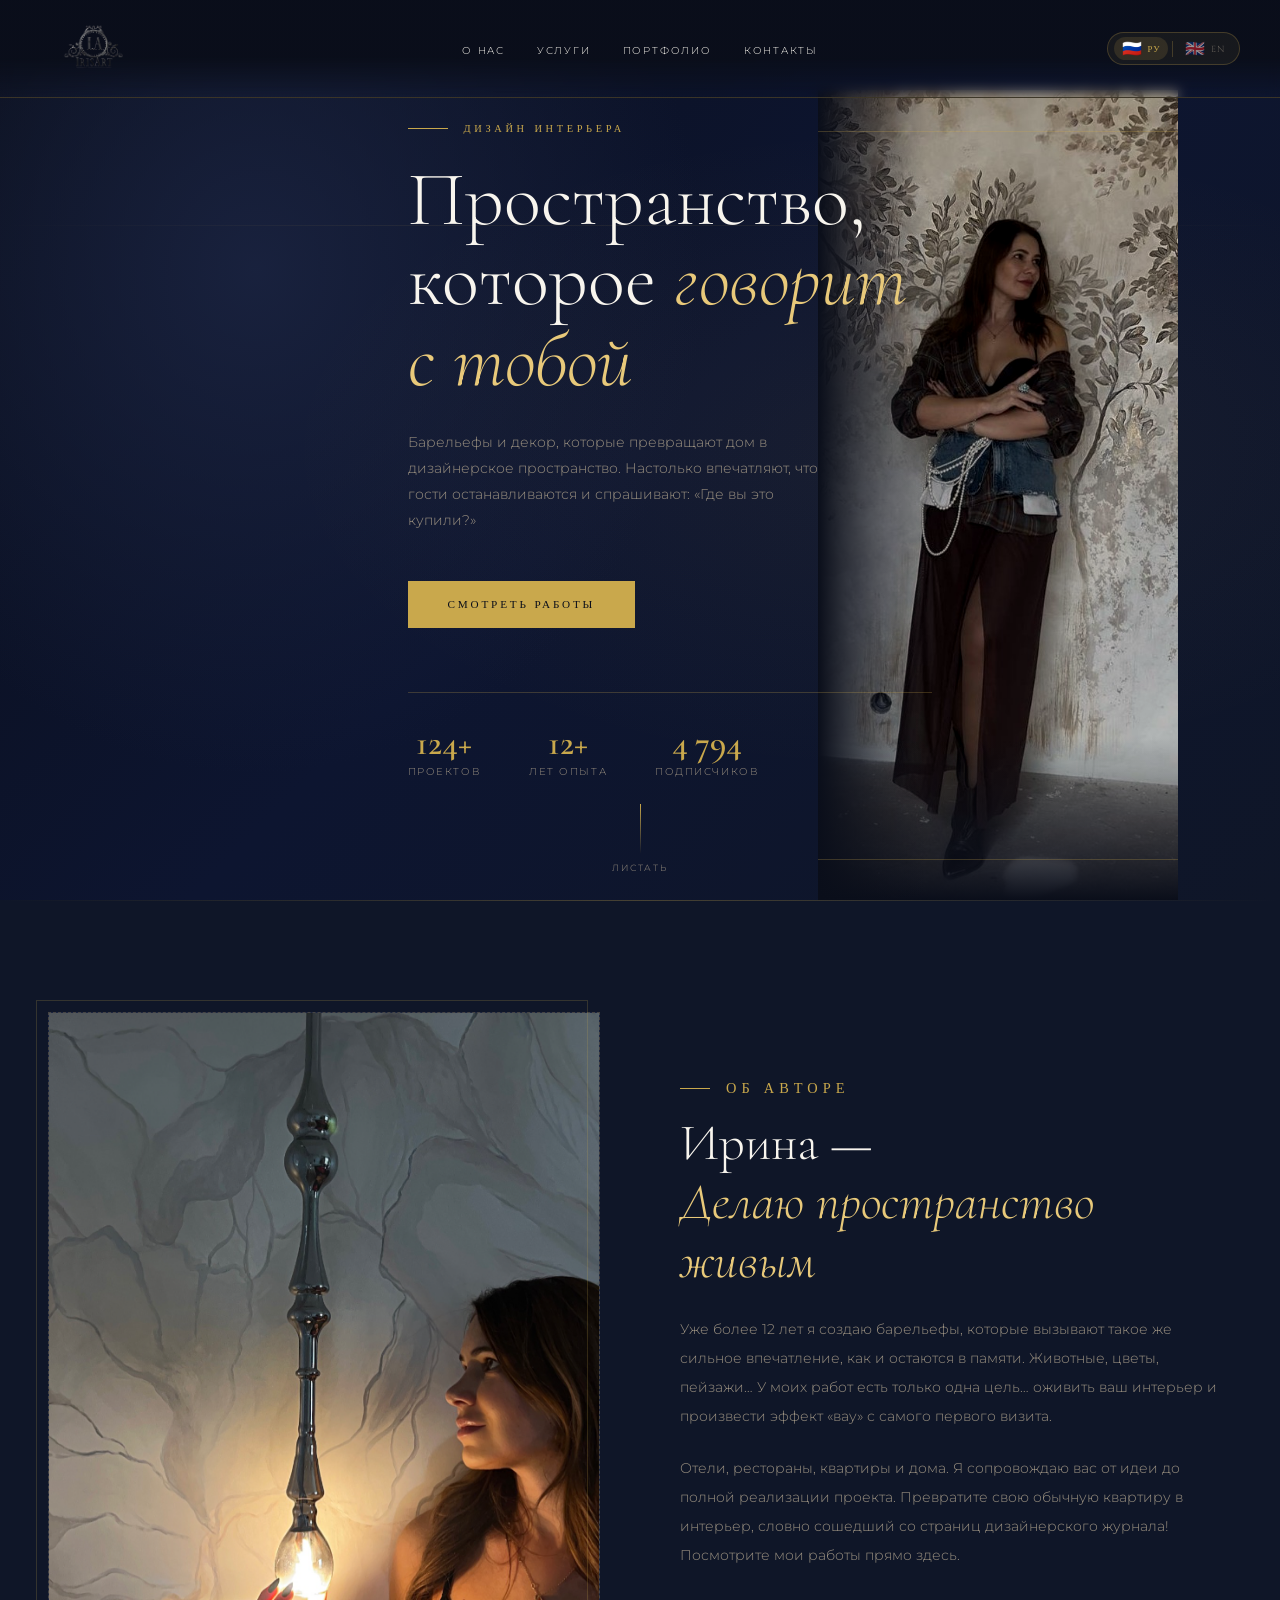
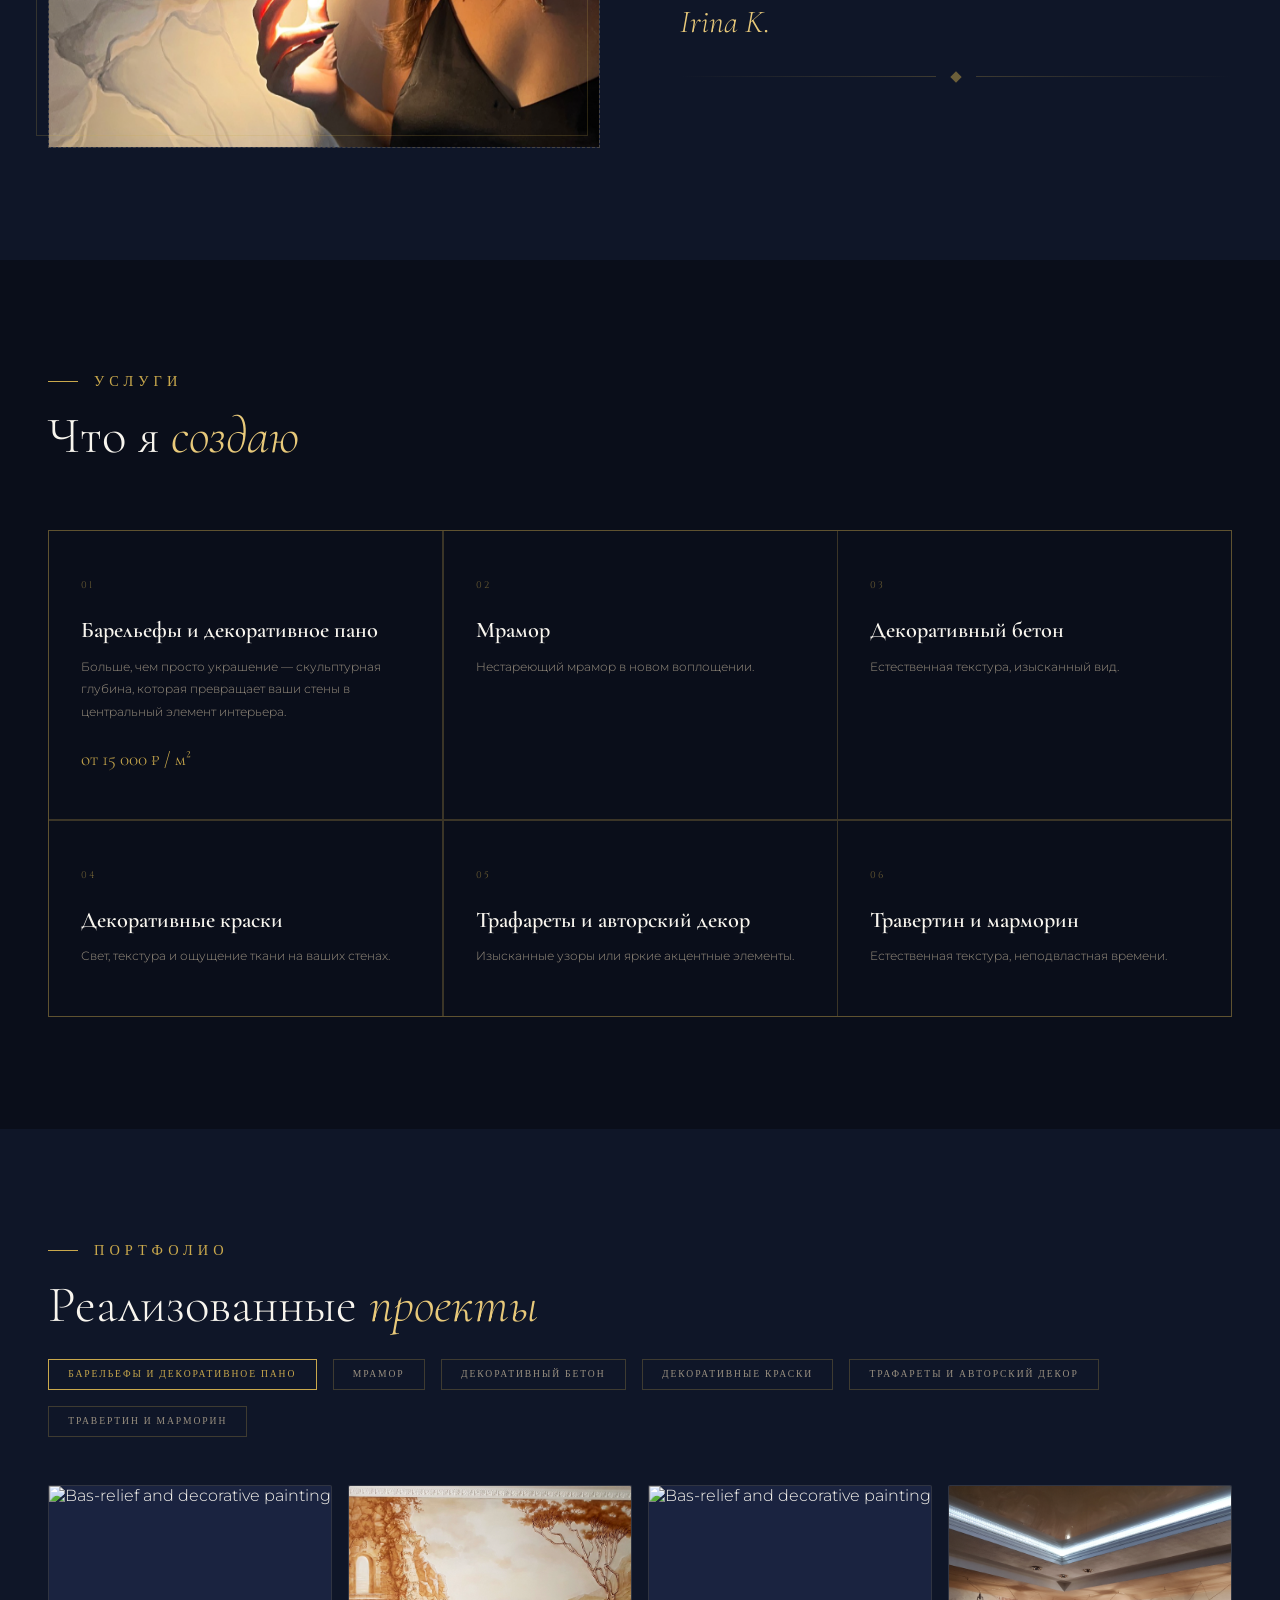
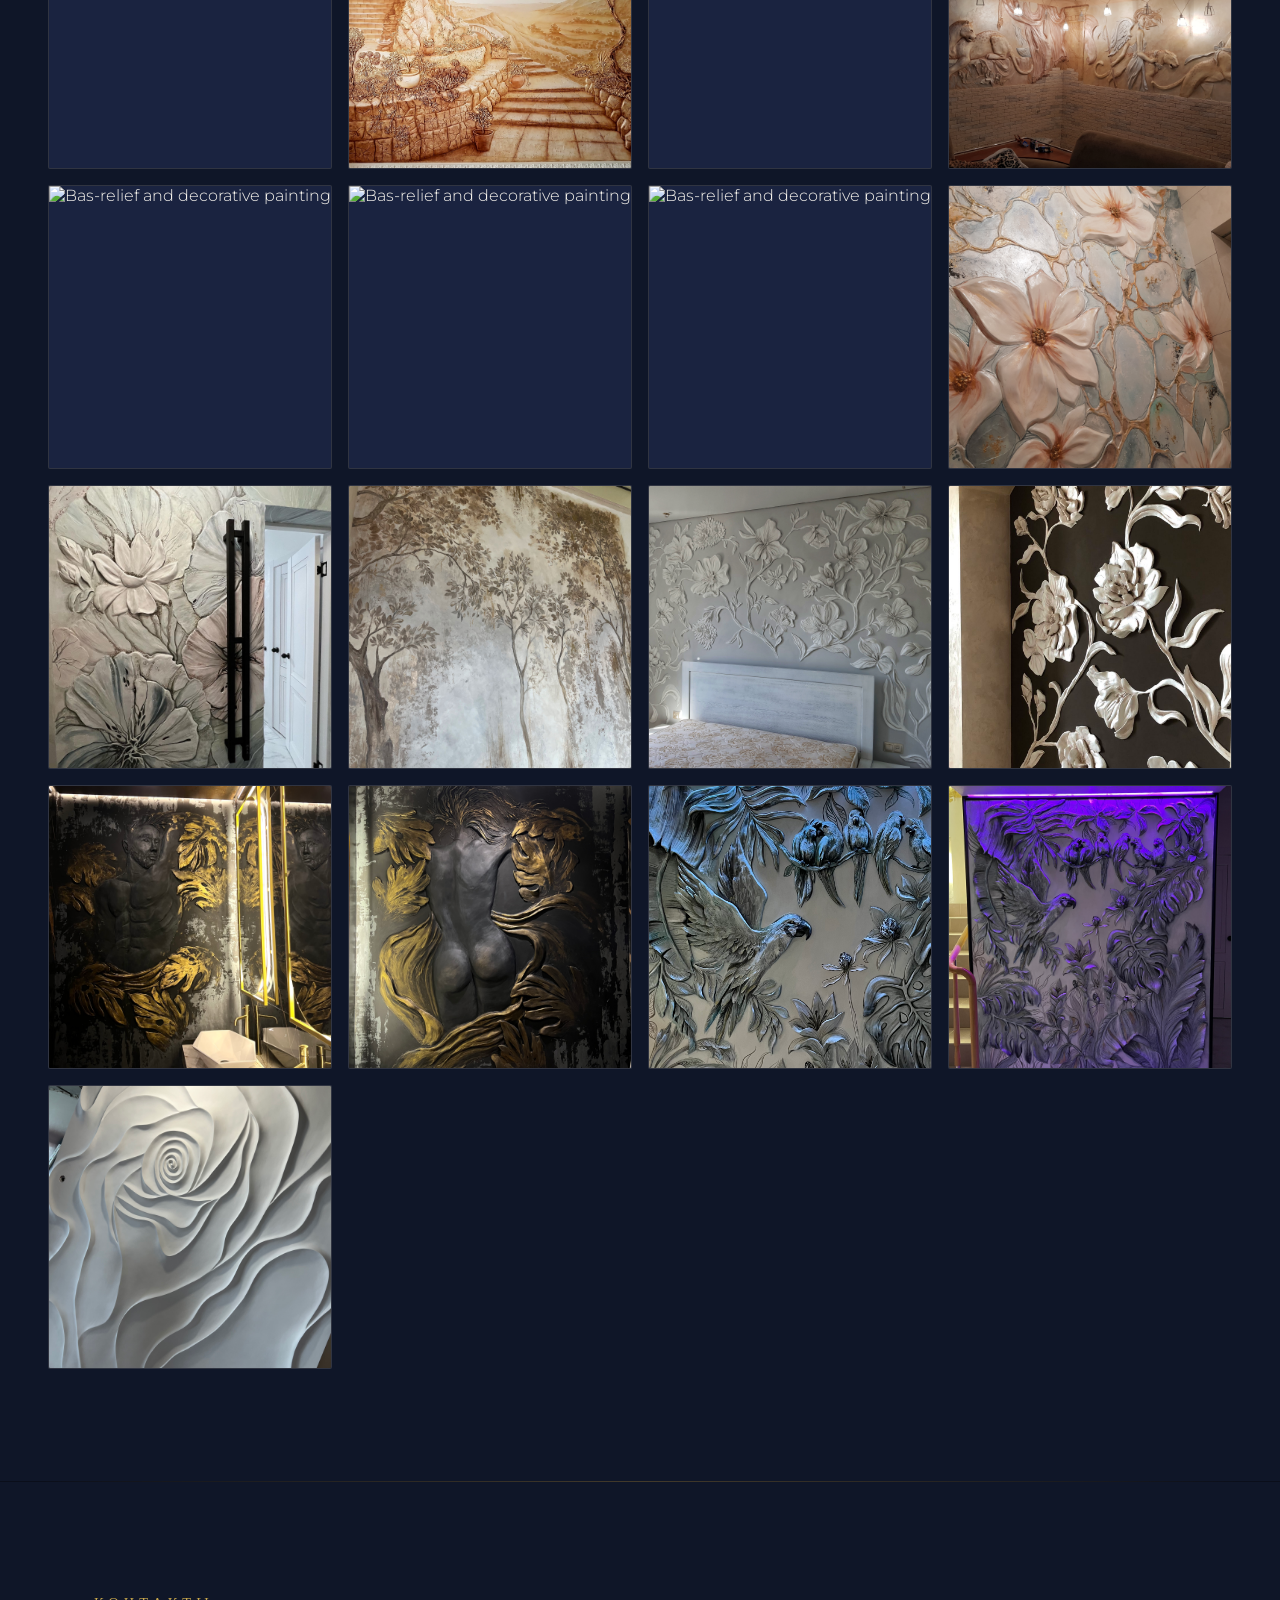
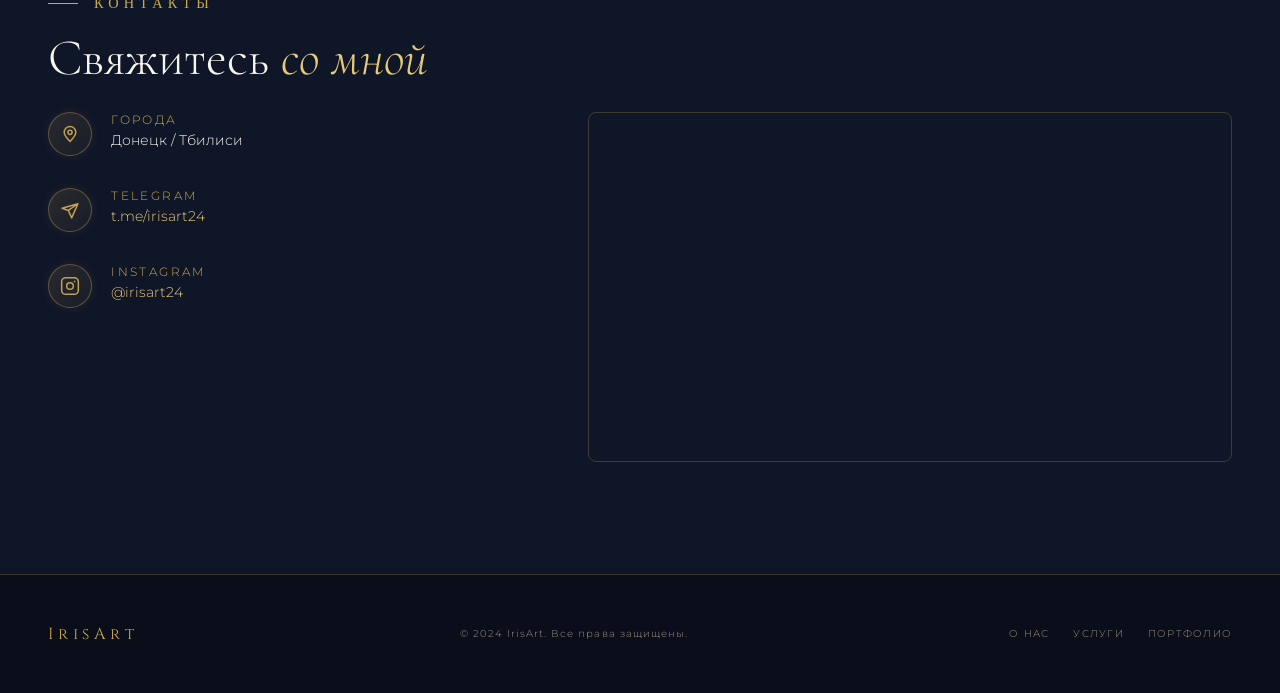
==== commit 7eed98f1: "updatelink" ====
--- a/index.html
+++ b/index.html
@@ -96,9 +96,7 @@
       <div class="section-eyebrow"><span data-lang="ru">Услуги</span><span data-lang="en">Services</span></div>
       <h2 class="section-title"><span data-lang="ru">Что я <em>создаю</em></span><span data-lang="en">What I <em>create</em></span></h2>
       <div class="services-grid">
-        <!-- 01 : prix visible -->
         <div class="service-card"><div class="service-num">01</div><div class="service-name"><span data-lang="ru">Барельефы и декоративное пано</span><span data-lang="en">Bas-relief and decorative painting</span></div><div class="service-desc"><span data-lang="ru">Больше, чем просто украшение — скульптурная глубина, которая превращает ваши стены в центральный элемент интерьера.</span><span data-lang="en">More than decoration — sculpted depth that transforms your walls into a focal point.</span></div><div class="service-price"><span data-lang="ru">от 15 000 ₽ / м²</span><span data-lang="en">from €150 / m²</span></div></div>
-        <!-- 02–06 : prix masqués -->
         <div class="service-card"><div class="service-num">02</div><div class="service-name"><span data-lang="ru">Мрамор</span><span data-lang="en">Marble</span></div><div class="service-desc"><span data-lang="ru">Нестареющий мрамор в новом воплощении.</span><span data-lang="en">Timeless marble, reimagined.</span></div><div class="service-price" style="display:none"><span data-lang="ru">по запросу</span><span data-lang="en">on request</span></div></div>
         <div class="service-card"><div class="service-num">03</div><div class="service-name"><span data-lang="ru">Декоративный бетон</span><span data-lang="en">Decorative Concrete</span></div><div class="service-desc"><span data-lang="ru">Естественная текстура, изысканный вид.</span><span data-lang="en">Raw texture, refined feel.</span></div><div class="service-price" style="display:none"><span data-lang="ru">от 20 000 ₽</span><span data-lang="en">from €200</span></div></div>
         <div class="service-card"><div class="service-num">04</div><div class="service-name"><span data-lang="ru">Декоративные краски</span><span data-lang="en">Decorative Paints</span></div><div class="service-desc"><span data-lang="ru">Свет, текстура и ощущение ткани на ваших стенах.</span><span data-lang="en">Light, texture, and movement on your walls.</span></div><div class="service-price" style="display:none"><span data-lang="ru">от 25 000 ₽</span><span data-lang="en">from €250</span></div></div>
@@ -190,38 +188,48 @@
   </footer>
 
   <script>
+    // ── CATEGORY 0 : Bas-relief ── ajout de 59–65
     portfolioData[0] = { titleRu: "Барельефы и декоративное пано", titleEn: "Bas-relief and decorative painting", medias: [
       {type:"image",src:"images-Bas/1.JPEG"},{type:"image",src:"images-Bas/2.jpg"},{type:"image",src:"images-Bas/3.JPEG"},
       {type:"image",src:"images-Bas/4.JPEG"},{type:"image",src:"images-Bas/5.JPEG"},{type:"image",src:"images-Bas/6.JPEG"},
       {type:"image",src:"images-Bas/7.JPEG"},{type:"image",src:"images-Bas/8.JPEG"},{type:"image",src:"images-Bas/9.JPG"},
-      {type:"image",src:"images-Bas/10.JPG"}
-    ]};
+      {type:"image",src:"images-Bas/10.JPG"},{type:"image",src:"images-Bas/59.JPEG"},{type:"image",src:"images-Bas/60.JPEG"},
+      {type:"image",src:"images-Bas/61.jpg"},{type:"image",src:"images-Bas/62.jpg"},{type:"image",src:"images-Bas/63.jpg"},
+      {type:"image",src:"images-Bas/64.jpg"},{type:"image",src:"images-Bas/65.jpg"}
+    ]};
+
+    // ── CATEGORY 1 : Marble ── retrait de 14.jpg et 15.jpg
     portfolioData[1] = { titleRu: "Мрамор", titleEn: "Marble", medias: [
       {type:"image",src:"images-Marbre/11.jpg"},{type:"image",src:"images-Marbre/12.jpg"},{type:"image",src:"images-Marbre/13.jpg"},
-      {type:"image",src:"images-Marbre/14.jpg"},{type:"image",src:"images-Marbre/15.jpg"},{type:"image",src:"images-Marbre/16.jpg"},
-      {type:"image",src:"images-Marbre/17.jpg"}
-    ]};
+      {type:"image",src:"images-Marbre/16.jpg"},{type:"image",src:"images-Marbre/17.jpg"}
+    ]};
+
     portfolioData[2] = { titleRu: "Декоративный бетон", titleEn: "Decorative Concrete", medias: [
       {type:"image",src:"images-Concrete/27.JPEG"},{type:"image",src:"images-Concrete/28.JPEG"},{type:"image",src:"images-Concrete/29.JPEG"},
       {type:"image",src:"images-Concrete/30.jpg"},{type:"image",src:"images-Concrete/31.jpg"},{type:"image",src:"images-Concrete/32.jpg"},
       {type:"image",src:"images-Concrete/33.jpg"},{type:"image",src:"images-Concrete/34.jpg"},{type:"image",src:"images-Concrete/35.jpg"}
     ]};
+
     portfolioData[3] = { titleRu: "Декоративные краски", titleEn: "Decorative Paints", medias: [
       {type:"image",src:"images-Paints/18.JPEG"},{type:"image",src:"images-Paints/19.JPEG"},{type:"image",src:"images-Paints/20.JPEG"},
       {type:"image",src:"images-Paints/21.JPEG"},{type:"image",src:"images-Paints/22.JPEG"},{type:"image",src:"images-Paints/23.JPEG"},
       {type:"image",src:"images-Paints/24.JPEG"},{type:"image",src:"images-Paints/25.JPEG"},{type:"image",src:"images-Paints/26.jpg"}
     ]};
+
     portfolioData[4] = { titleRu: "Трафареты и авторский декор", titleEn: "Stencils and Custom Designs", medias: [
       {type:"image",src:"images-Stencils/36.JPEG"},{type:"image",src:"images-Stencils/37.jpg"},{type:"image",src:"images-Stencils/38.jpg"},
       {type:"image",src:"images-Stencils/39.jpg"},{type:"image",src:"images-Stencils/40.jpg"},{type:"image",src:"images-Stencils/41.jpg"}
     ]};
+
+    // ── CATEGORY 5 : Travertine ── suppression de 47.jpg + ajout de 14.jpg et 15.jpg (depuis images-Marbre)
     portfolioData[5] = { titleRu: "Травертин и марморин", titleEn: "Travertine and Marmorine", medias: [
       {type:"image",src:"images-Travertine/42.JPEG"},{type:"image",src:"images-Travertine/43.JPEG"},{type:"image",src:"images-Travertine/44.JPEG"},
-      {type:"image",src:"images-Travertine/45.JPEG"},{type:"image",src:"images-Travertine/46.JPEG"},{type:"image",src:"images-Travertine/47.JPEG"},
+      {type:"image",src:"images-Travertine/45.JPEG"},{type:"image",src:"images-Travertine/46.JPEG"},
       {type:"image",src:"images-Travertine/48.JPEG"},{type:"image",src:"images-Travertine/49.JPEG"},{type:"image",src:"images-Travertine/50.JPEG"},
       {type:"image",src:"images-Travertine/51.JPEG"},{type:"image",src:"images-Travertine/52.JPEG"},{type:"image",src:"images-Travertine/53.jpg"},
       {type:"image",src:"images-Travertine/54.jpg"},{type:"image",src:"images-Travertine/55.jpg"},{type:"image",src:"images-Travertine/56.jpg"},
-      {type:"image",src:"images-Travertine/57.jpg"},{type:"image",src:"images-Travertine/58.jpg"}
+      {type:"image",src:"images-Travertine/57.jpg"},{type:"image",src:"images-Travertine/58.jpg"},
+      {type:"image",src:"images-Marbre/14.jpg"},{type:"image",src:"images-Marbre/15.jpg"}
     ]};
 
     const burgerBtn = document.getElementById('burgerBtn');
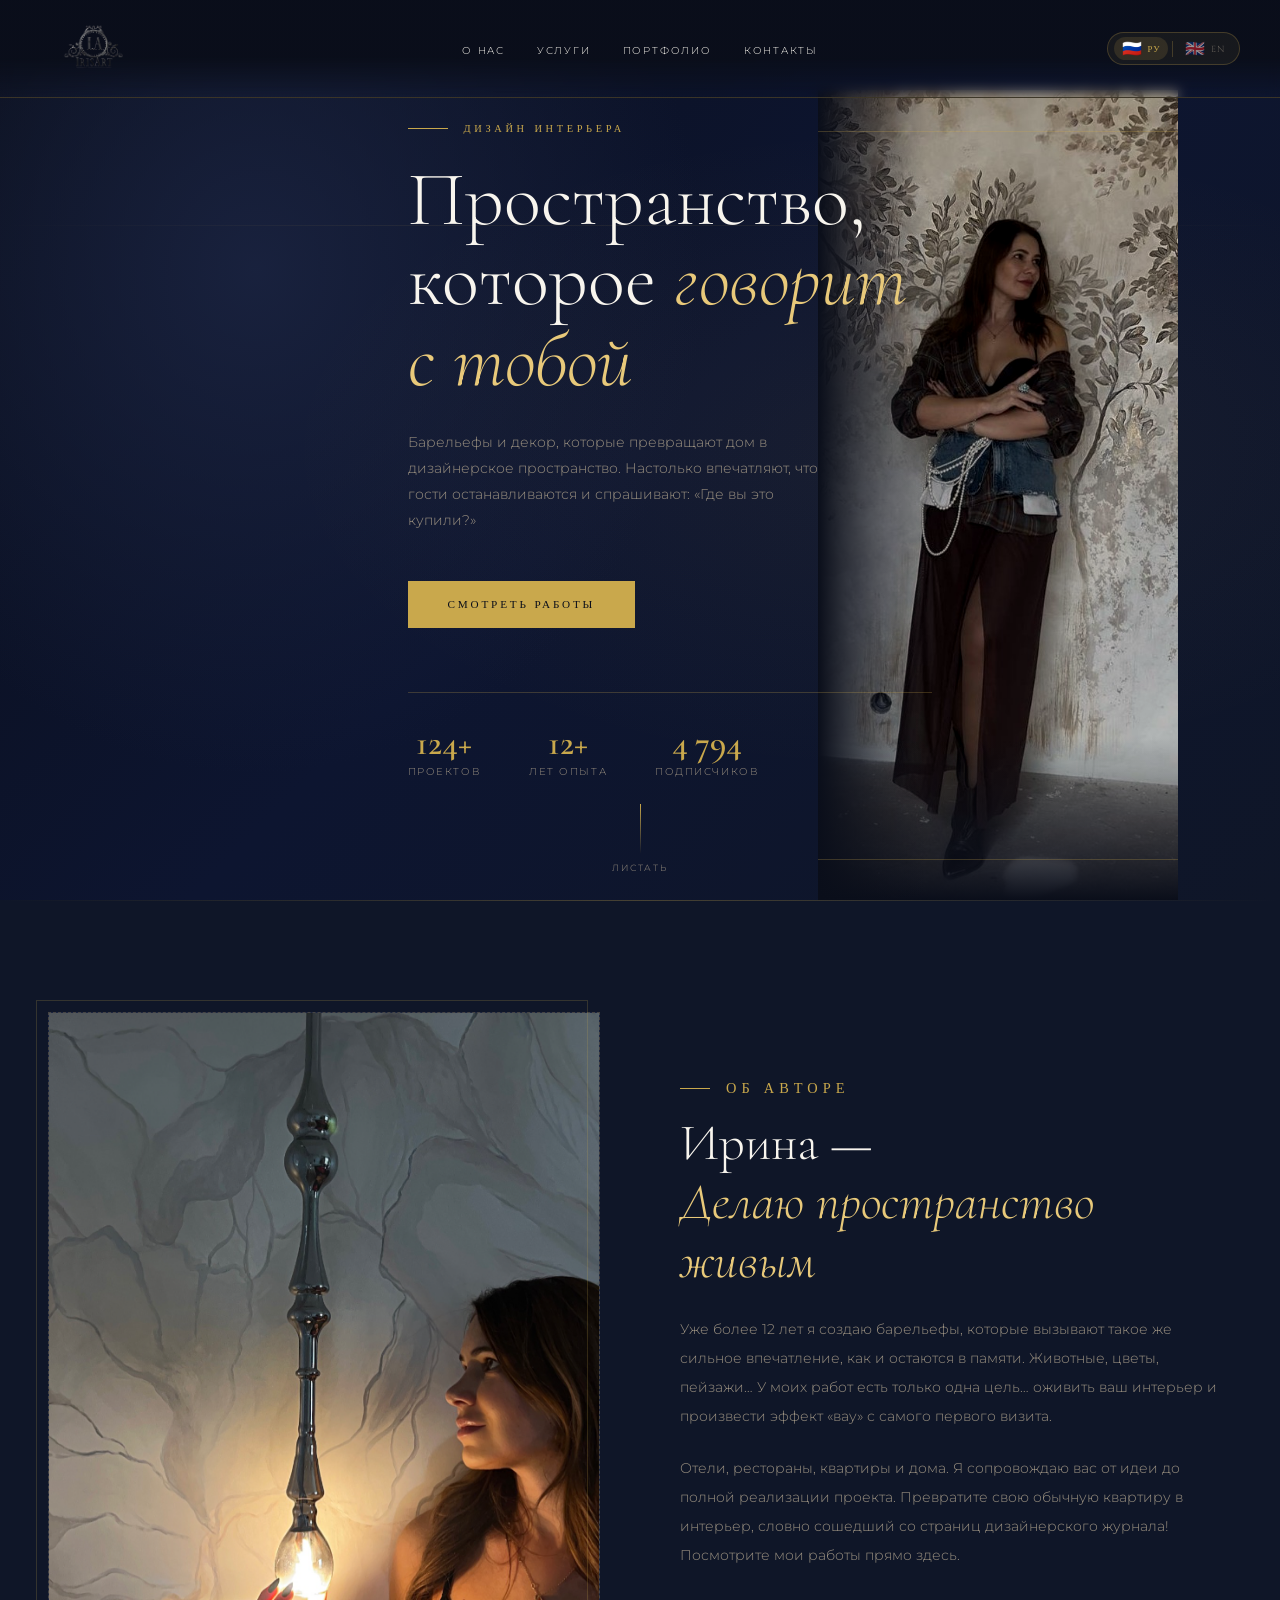
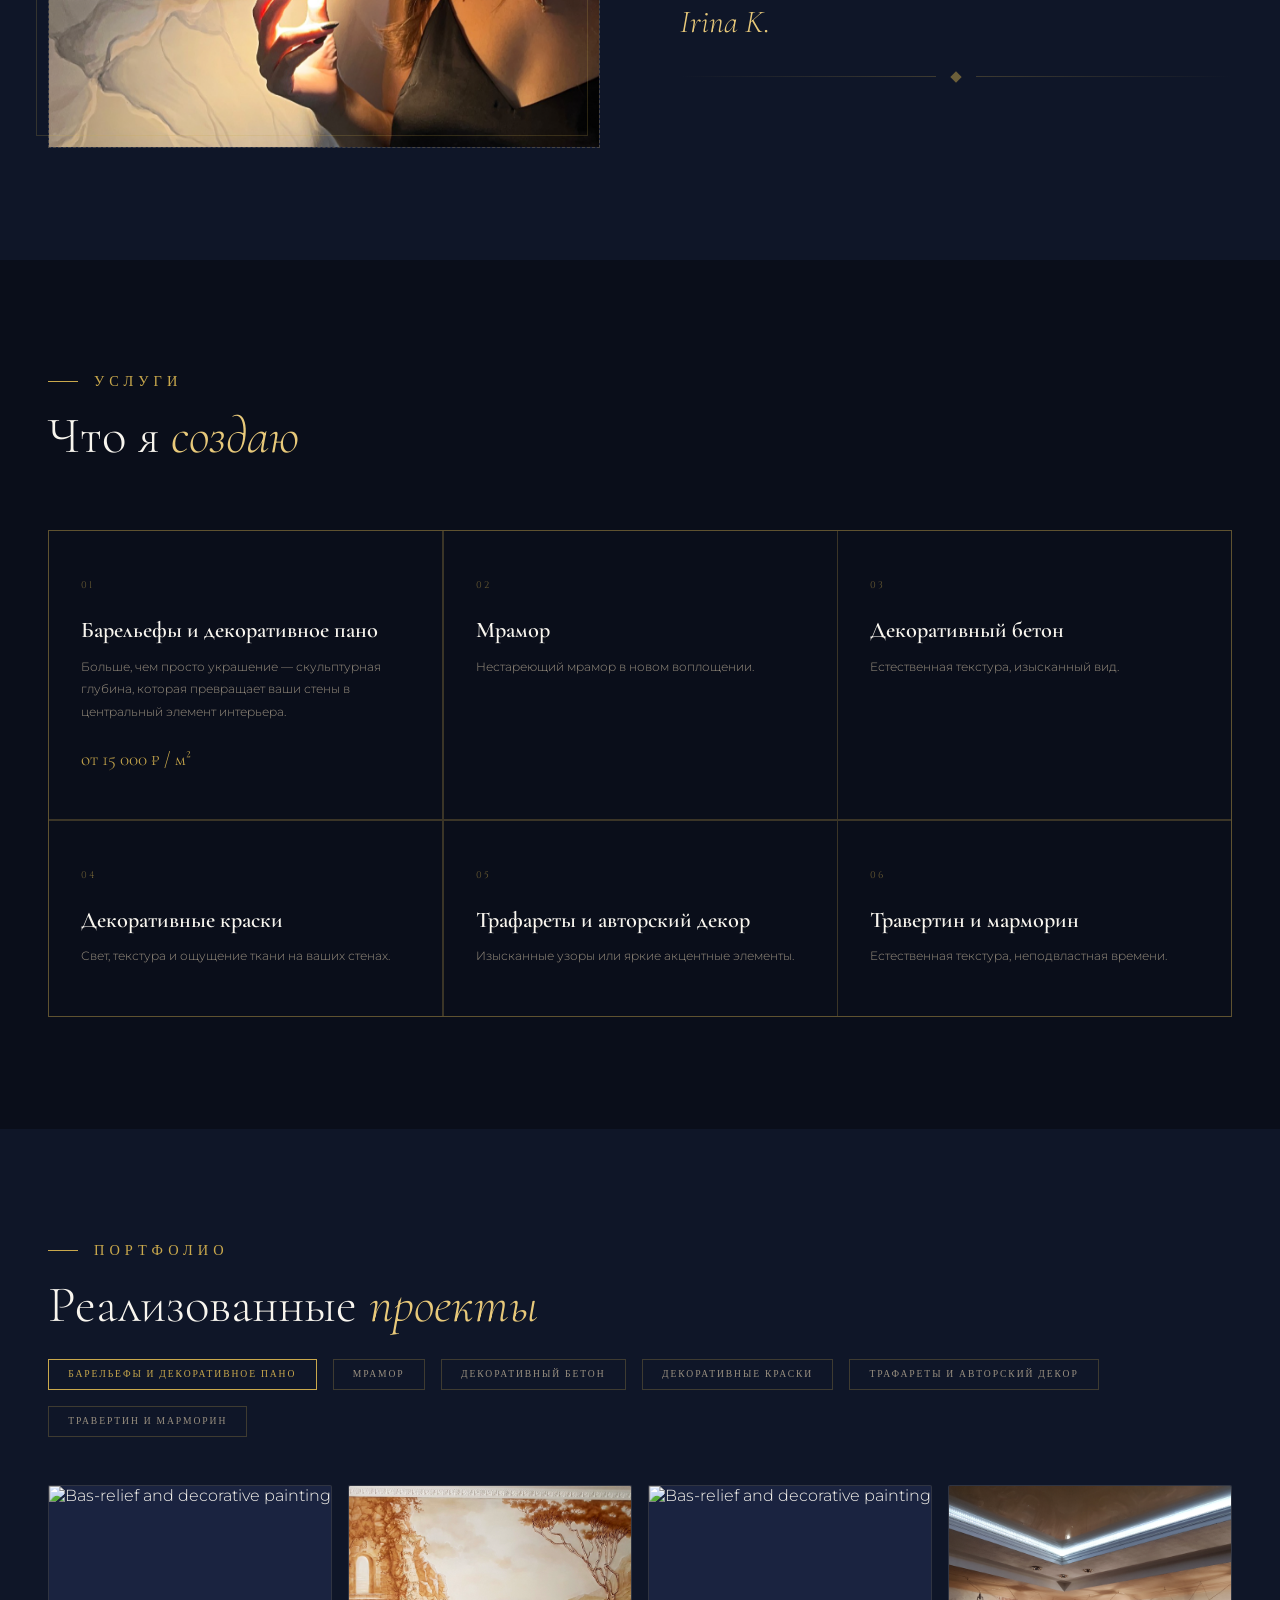
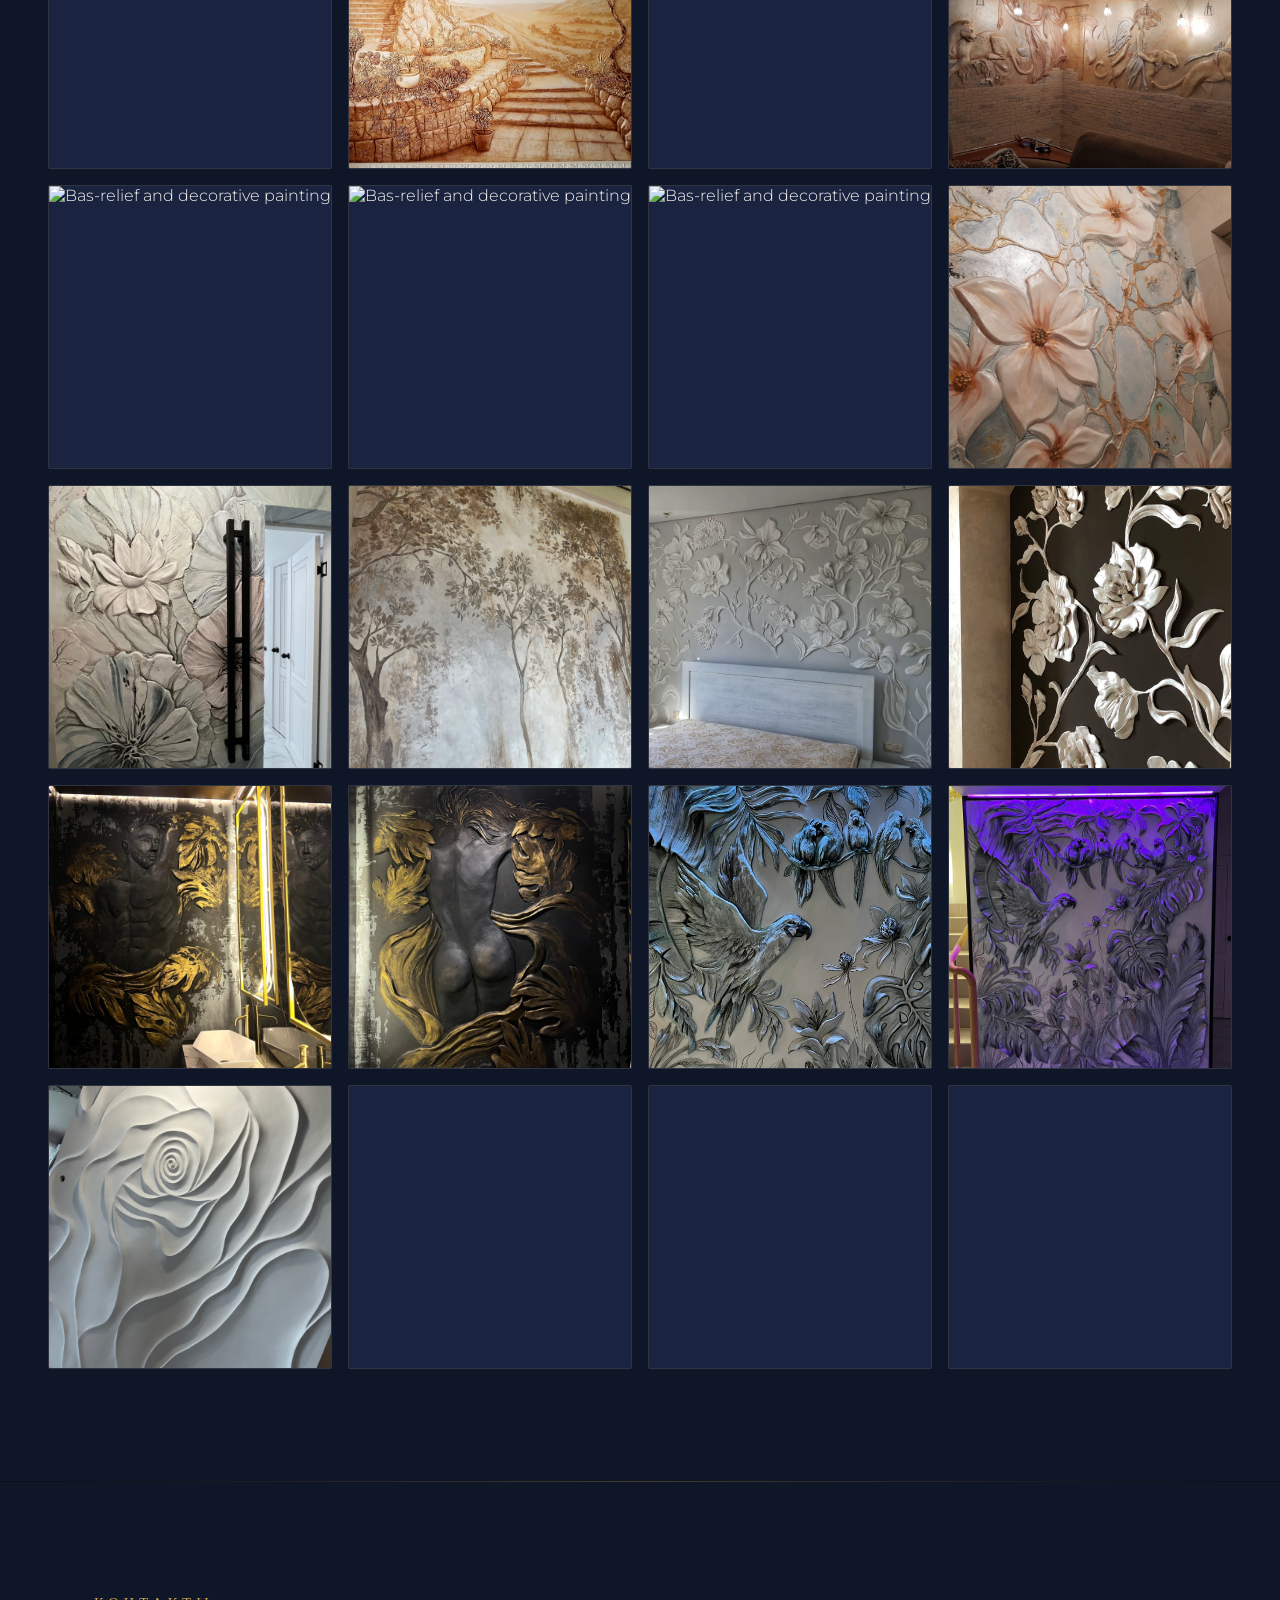
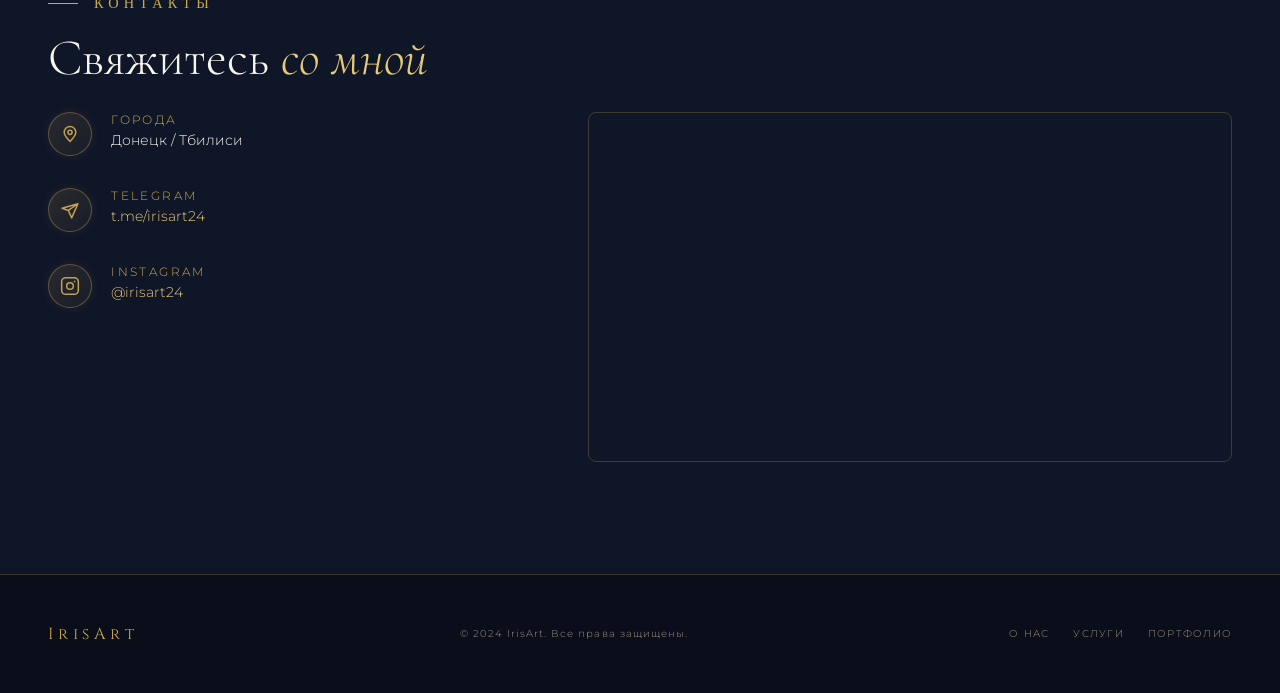
==== commit 7257cc76: "Add videos" ====
--- a/index.html
+++ b/index.html
@@ -188,40 +188,57 @@
   </footer>
 
   <script>
-    // ── CATEGORY 0 : Bas-relief ── ajout de 59–65
+    // ── CATEGORY 0 : Bas-relief ── images + vidéos (70, 71, 72)
     portfolioData[0] = { titleRu: "Барельефы и декоративное пано", titleEn: "Bas-relief and decorative painting", medias: [
       {type:"image",src:"images-Bas/1.JPEG"},{type:"image",src:"images-Bas/2.jpg"},{type:"image",src:"images-Bas/3.JPEG"},
       {type:"image",src:"images-Bas/4.JPEG"},{type:"image",src:"images-Bas/5.JPEG"},{type:"image",src:"images-Bas/6.JPEG"},
       {type:"image",src:"images-Bas/7.JPEG"},{type:"image",src:"images-Bas/8.JPEG"},{type:"image",src:"images-Bas/9.JPG"},
       {type:"image",src:"images-Bas/10.JPG"},{type:"image",src:"images-Bas/59.JPEG"},{type:"image",src:"images-Bas/60.JPEG"},
       {type:"image",src:"images-Bas/61.jpg"},{type:"image",src:"images-Bas/62.jpg"},{type:"image",src:"images-Bas/63.jpg"},
-      {type:"image",src:"images-Bas/64.jpg"},{type:"image",src:"images-Bas/65.jpg"}
-    ]};
-
-    // ── CATEGORY 1 : Marble ── retrait de 14.jpg et 15.jpg
+      {type:"image",src:"images-Bas/64.jpg"},{type:"image",src:"images-Bas/65.jpg"},
+      {type:"video",src:"videos-Bas/70.MP4"},
+      {type:"video",src:"videos-Bas/71.mp4"},
+      {type:"video",src:"videos-Bas/72.mp4"}
+    ]};
+
+    // ── CATEGORY 1 : Marble ── images + vidéos (74, 75, 76)
     portfolioData[1] = { titleRu: "Мрамор", titleEn: "Marble", medias: [
       {type:"image",src:"images-Marbre/11.jpg"},{type:"image",src:"images-Marbre/12.jpg"},{type:"image",src:"images-Marbre/13.jpg"},
-      {type:"image",src:"images-Marbre/16.jpg"},{type:"image",src:"images-Marbre/17.jpg"}
-    ]};
-
+      {type:"image",src:"images-Marbre/16.jpg"},{type:"image",src:"images-Marbre/17.jpg"},
+      {type:"video",src:"videos-Marbre/74.mp4"},
+      {type:"video",src:"videos-Marbre/75.mp4"},
+      {type:"video",src:"videos-Marbre/76.mp4"}
+    ]};
+
+    // ── CATEGORY 2 : Decorative Concrete ── images + vidéos (73, 86)
     portfolioData[2] = { titleRu: "Декоративный бетон", titleEn: "Decorative Concrete", medias: [
       {type:"image",src:"images-Concrete/27.JPEG"},{type:"image",src:"images-Concrete/28.JPEG"},{type:"image",src:"images-Concrete/29.JPEG"},
       {type:"image",src:"images-Concrete/30.jpg"},{type:"image",src:"images-Concrete/31.jpg"},{type:"image",src:"images-Concrete/32.jpg"},
-      {type:"image",src:"images-Concrete/33.jpg"},{type:"image",src:"images-Concrete/34.jpg"},{type:"image",src:"images-Concrete/35.jpg"}
-    ]};
-
+      {type:"image",src:"images-Concrete/33.jpg"},{type:"image",src:"images-Concrete/34.jpg"},{type:"image",src:"images-Concrete/35.jpg"},
+      {type:"video",src:"videos-Concrete/73.mp4"},
+      {type:"video",src:"videos-Concrete/86.mp4"}
+    ]};
+
+    // ── CATEGORY 3 : Decorative Paints ── images + vidéos (77, 78, 79)
     portfolioData[3] = { titleRu: "Декоративные краски", titleEn: "Decorative Paints", medias: [
       {type:"image",src:"images-Paints/18.JPEG"},{type:"image",src:"images-Paints/19.JPEG"},{type:"image",src:"images-Paints/20.JPEG"},
       {type:"image",src:"images-Paints/21.JPEG"},{type:"image",src:"images-Paints/22.JPEG"},{type:"image",src:"images-Paints/23.JPEG"},
-      {type:"image",src:"images-Paints/24.JPEG"},{type:"image",src:"images-Paints/25.JPEG"},{type:"image",src:"images-Paints/26.jpg"}
-    ]};
-
+      {type:"image",src:"images-Paints/24.JPEG"},{type:"image",src:"images-Paints/25.JPEG"},{type:"image",src:"images-Paints/26.jpg"},
+      {type:"video",src:"videos-Paints/77.mp4"},
+      {type:"video",src:"videos-Paints/78.mp4"},
+      {type:"video",src:"videos-Paints/79.mp4"}
+    ]};
+
+    // ── CATEGORY 4 : Stencils ── images + vidéos (80, 81, 82)
     portfolioData[4] = { titleRu: "Трафареты и авторский декор", titleEn: "Stencils and Custom Designs", medias: [
       {type:"image",src:"images-Stencils/36.JPEG"},{type:"image",src:"images-Stencils/37.jpg"},{type:"image",src:"images-Stencils/38.jpg"},
-      {type:"image",src:"images-Stencils/39.jpg"},{type:"image",src:"images-Stencils/40.jpg"},{type:"image",src:"images-Stencils/41.jpg"}
-    ]};
-
-    // ── CATEGORY 5 : Travertine ── suppression de 47.jpg + ajout de 14.jpg et 15.jpg (depuis images-Marbre)
+      {type:"image",src:"images-Stencils/39.jpg"},{type:"image",src:"images-Stencils/40.jpg"},{type:"image",src:"images-Stencils/41.jpg"},
+      {type:"video",src:"videos-Stencils/80.mp4"},
+      {type:"video",src:"videos-Stencils/81.mp4"},
+      {type:"video",src:"videos-Stencils/82.mp4"}
+    ]};
+
+    // ── CATEGORY 5 : Travertine ── images + vidéos (83, 84, 85)
     portfolioData[5] = { titleRu: "Травертин и марморин", titleEn: "Travertine and Marmorine", medias: [
       {type:"image",src:"images-Travertine/42.JPEG"},{type:"image",src:"images-Travertine/43.JPEG"},{type:"image",src:"images-Travertine/44.JPEG"},
       {type:"image",src:"images-Travertine/45.JPEG"},{type:"image",src:"images-Travertine/46.JPEG"},
@@ -229,7 +246,10 @@
       {type:"image",src:"images-Travertine/51.JPEG"},{type:"image",src:"images-Travertine/52.JPEG"},{type:"image",src:"images-Travertine/53.jpg"},
       {type:"image",src:"images-Travertine/54.jpg"},{type:"image",src:"images-Travertine/55.jpg"},{type:"image",src:"images-Travertine/56.jpg"},
       {type:"image",src:"images-Travertine/57.jpg"},{type:"image",src:"images-Travertine/58.jpg"},
-      {type:"image",src:"images-Marbre/14.jpg"},{type:"image",src:"images-Marbre/15.jpg"}
+      {type:"image",src:"images-Marbre/14.jpg"},{type:"image",src:"images-Marbre/15.jpg"},
+      {type:"video",src:"videos-Travertine/83.mp4"},
+      {type:"video",src:"videos-Travertine/84.mp4"},
+      {type:"video",src:"videos-Travertine/85.mp4"}
     ]};
 
     const burgerBtn = document.getElementById('burgerBtn');
@@ -294,12 +314,35 @@
           item.className = 'gallery-thumb';
           item.style.animationDelay = (idx * 0.04) + 's';
           item.onclick = () => { lbIndex = i; lbMedia = idx; openLightboxDirect(); };
-          const img = document.createElement('img');
-          img.src = m.src; img.alt = data.titleEn; img.loading = 'lazy';
-          const overlay = document.createElement('div');
-          overlay.className = 'gallery-thumb-overlay';
-          overlay.innerHTML = '<svg width="22" height="22" viewBox="0 0 24 24" fill="none" stroke="currentColor" stroke-width="1.5"><circle cx="11" cy="11" r="8"/><path d="m21 21-4.35-4.35"/></svg>';
-          item.appendChild(img); item.appendChild(overlay); gallery.appendChild(item);
+
+          if (m.type === 'video') {
+            // Thumbnail for video: show video element muted with play icon overlay
+            const vid = document.createElement('video');
+            vid.src = m.src;
+            vid.muted = true;
+            vid.preload = 'metadata';
+            vid.playsInline = true;
+            vid.style.cssText = 'width:100%;height:100%;object-fit:cover;display:block;';
+            // Show first frame
+            vid.addEventListener('loadedmetadata', () => { vid.currentTime = 0.1; });
+            item.appendChild(vid);
+
+            // Play icon overlay
+            const playIcon = document.createElement('div');
+            playIcon.className = 'gallery-thumb-overlay';
+            playIcon.innerHTML = '<svg width="36" height="36" viewBox="0 0 24 24" fill="rgba(197,160,80,0.9)" stroke="none"><circle cx="12" cy="12" r="11" fill="rgba(10,14,26,0.6)"/><polygon points="10,8 17,12 10,16" fill="#c5a050"/></svg>';
+            item.appendChild(playIcon);
+          } else {
+            const img = document.createElement('img');
+            img.src = m.src; img.alt = data.titleEn; img.loading = 'lazy';
+            const overlay = document.createElement('div');
+            overlay.className = 'gallery-thumb-overlay';
+            overlay.innerHTML = '<svg width="22" height="22" viewBox="0 0 24 24" fill="none" stroke="currentColor" stroke-width="1.5"><circle cx="11" cy="11" r="8"/><path d="m21 21-4.35-4.35"/></svg>';
+            item.appendChild(img);
+            item.appendChild(overlay);
+          }
+
+          gallery.appendChild(item);
         });
         gallery.style.transition = 'opacity .35s ease, transform .35s ease';
         gallery.style.opacity = '1';
@@ -334,6 +377,8 @@
       const mediaBox = document.getElementById('lb-media');
       const dotsBox = document.getElementById('lb-dots');
       const counter = document.getElementById('lb-counter');
+      // Pause any playing video before clearing
+      mediaBox.querySelectorAll('video').forEach(v => v.pause());
       mediaBox.innerHTML = ''; dotsBox.innerHTML = '';
       const total = data.medias.length;
       document.getElementById('lb-prev').style.visibility = total > 1 ? 'visible' : 'hidden';
@@ -341,7 +386,13 @@
       counter.textContent = (lbMedia+1) + ' / ' + total;
       const m = data.medias[lbMedia];
       if (m.type === 'video') {
-        const v = document.createElement('video'); v.src = m.src; v.controls = true; v.autoplay = true; mediaBox.appendChild(v);
+        const v = document.createElement('video');
+        v.src = m.src;
+        v.controls = true;
+        v.autoplay = true;
+        v.playsInline = true;
+        v.style.cssText = 'max-width:100%;max-height:78vh;border-radius:4px;';
+        mediaBox.appendChild(v);
       } else {
         const img = document.createElement('img'); img.src = m.src; mediaBox.appendChild(img);
       }
@@ -352,8 +403,16 @@
         dotsBox.appendChild(dot);
       });
     }
-    function lbNext() { lbMedia=(lbMedia+1)%portfolioData[lbIndex].medias.length; renderLightbox(); }
-    function lbPrev() { const t=portfolioData[lbIndex].medias.length; lbMedia=(lbMedia-1+t)%t; renderLightbox(); }
+    function lbNext() {
+      // Pause current video if any
+      document.querySelectorAll('#lb-media video').forEach(v => v.pause());
+      lbMedia=(lbMedia+1)%portfolioData[lbIndex].medias.length; renderLightbox();
+    }
+    function lbPrev() {
+      // Pause current video if any
+      document.querySelectorAll('#lb-media video').forEach(v => v.pause());
+      const t=portfolioData[lbIndex].medias.length; lbMedia=(lbMedia-1+t)%t; renderLightbox();
+    }
     document.addEventListener('keydown', e => { if(e.key==='Escape') closeLightbox(); });
     document.getElementById('lightbox').addEventListener('click', function(e) { if(e.target===this) closeLightbox(); });
 
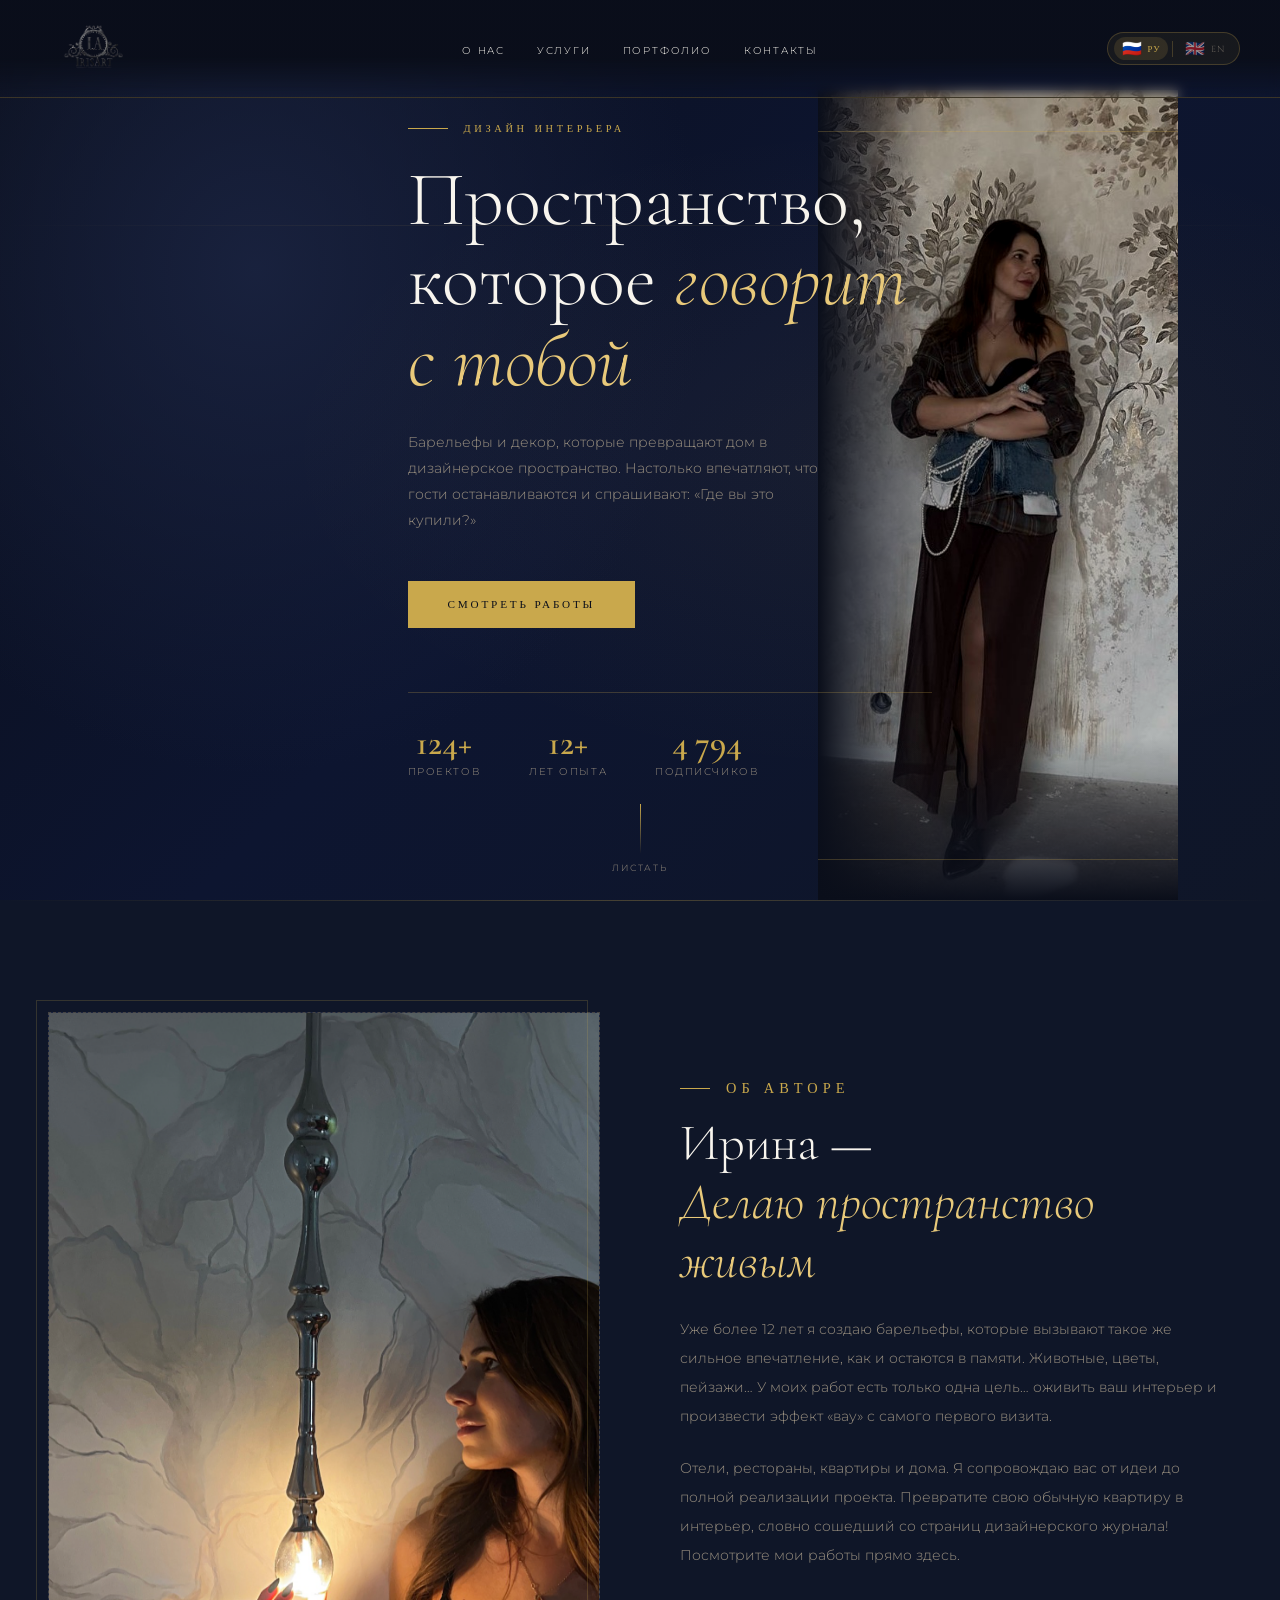
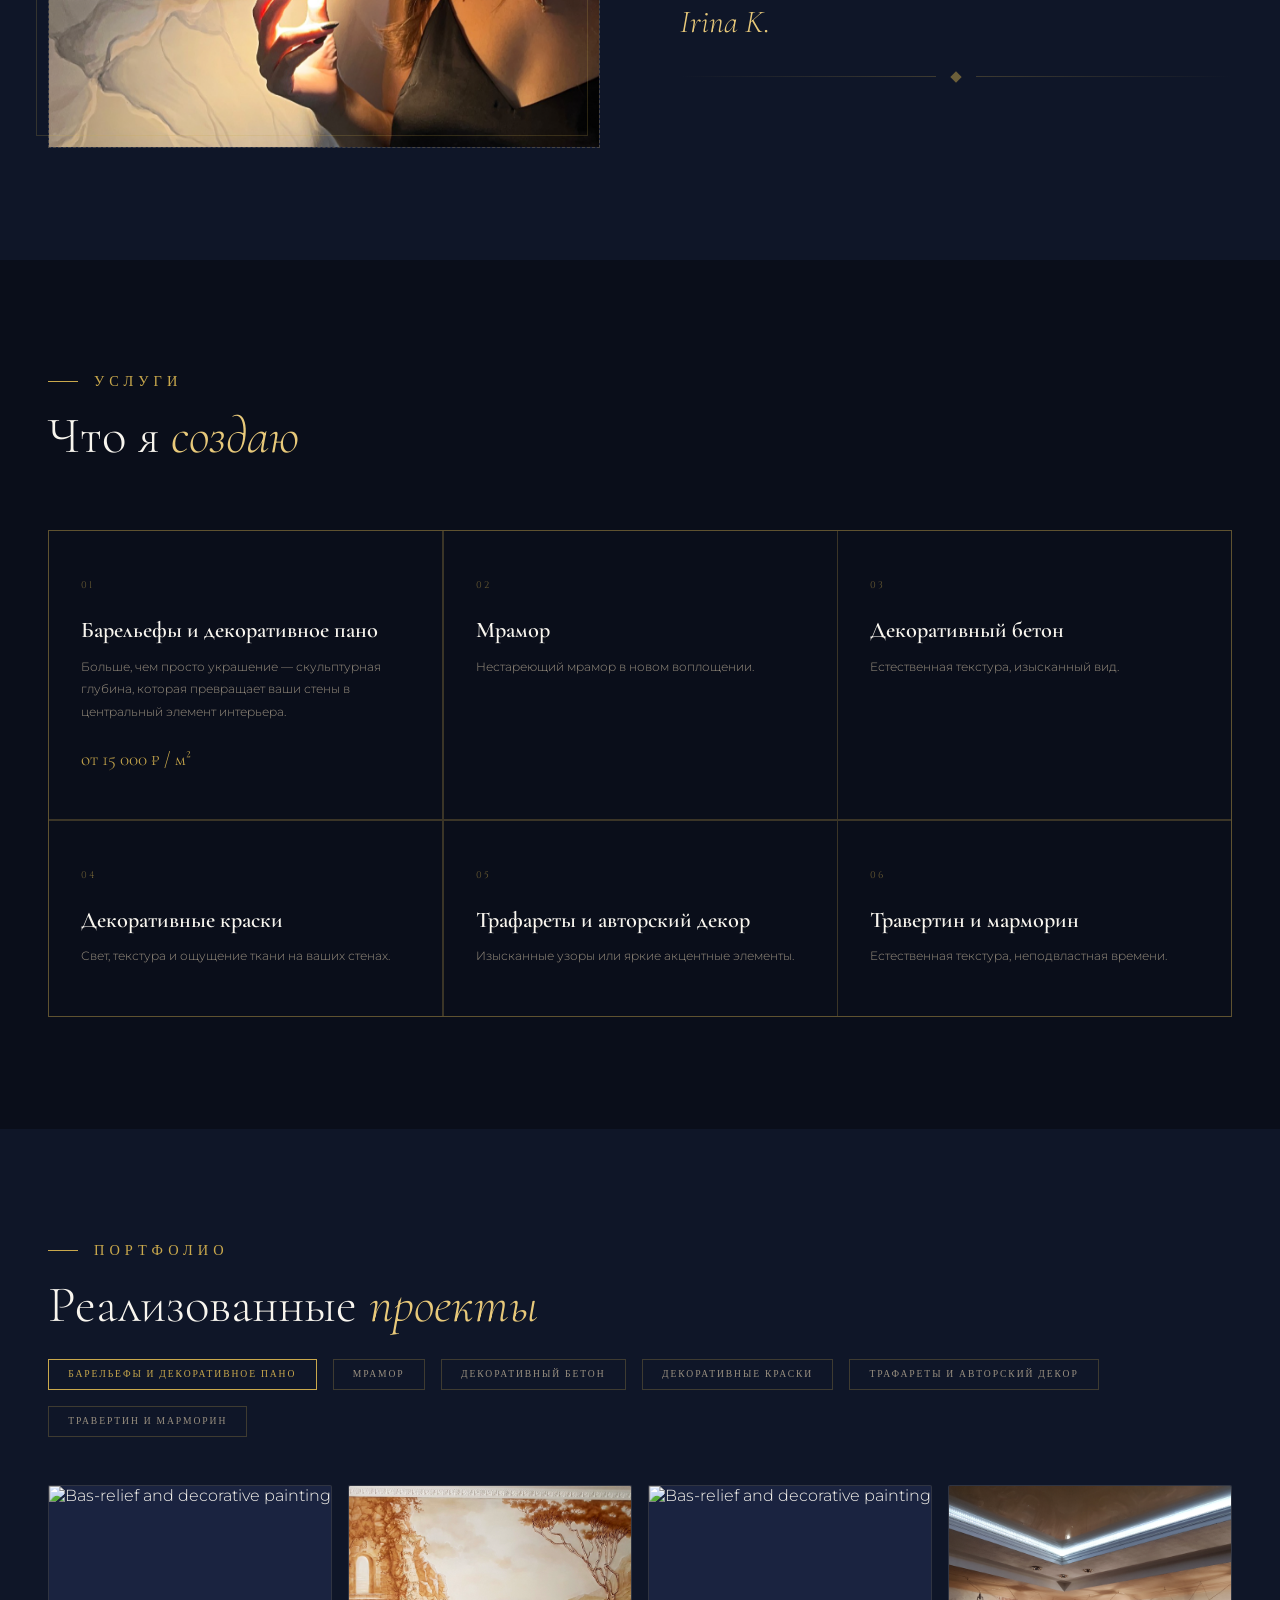
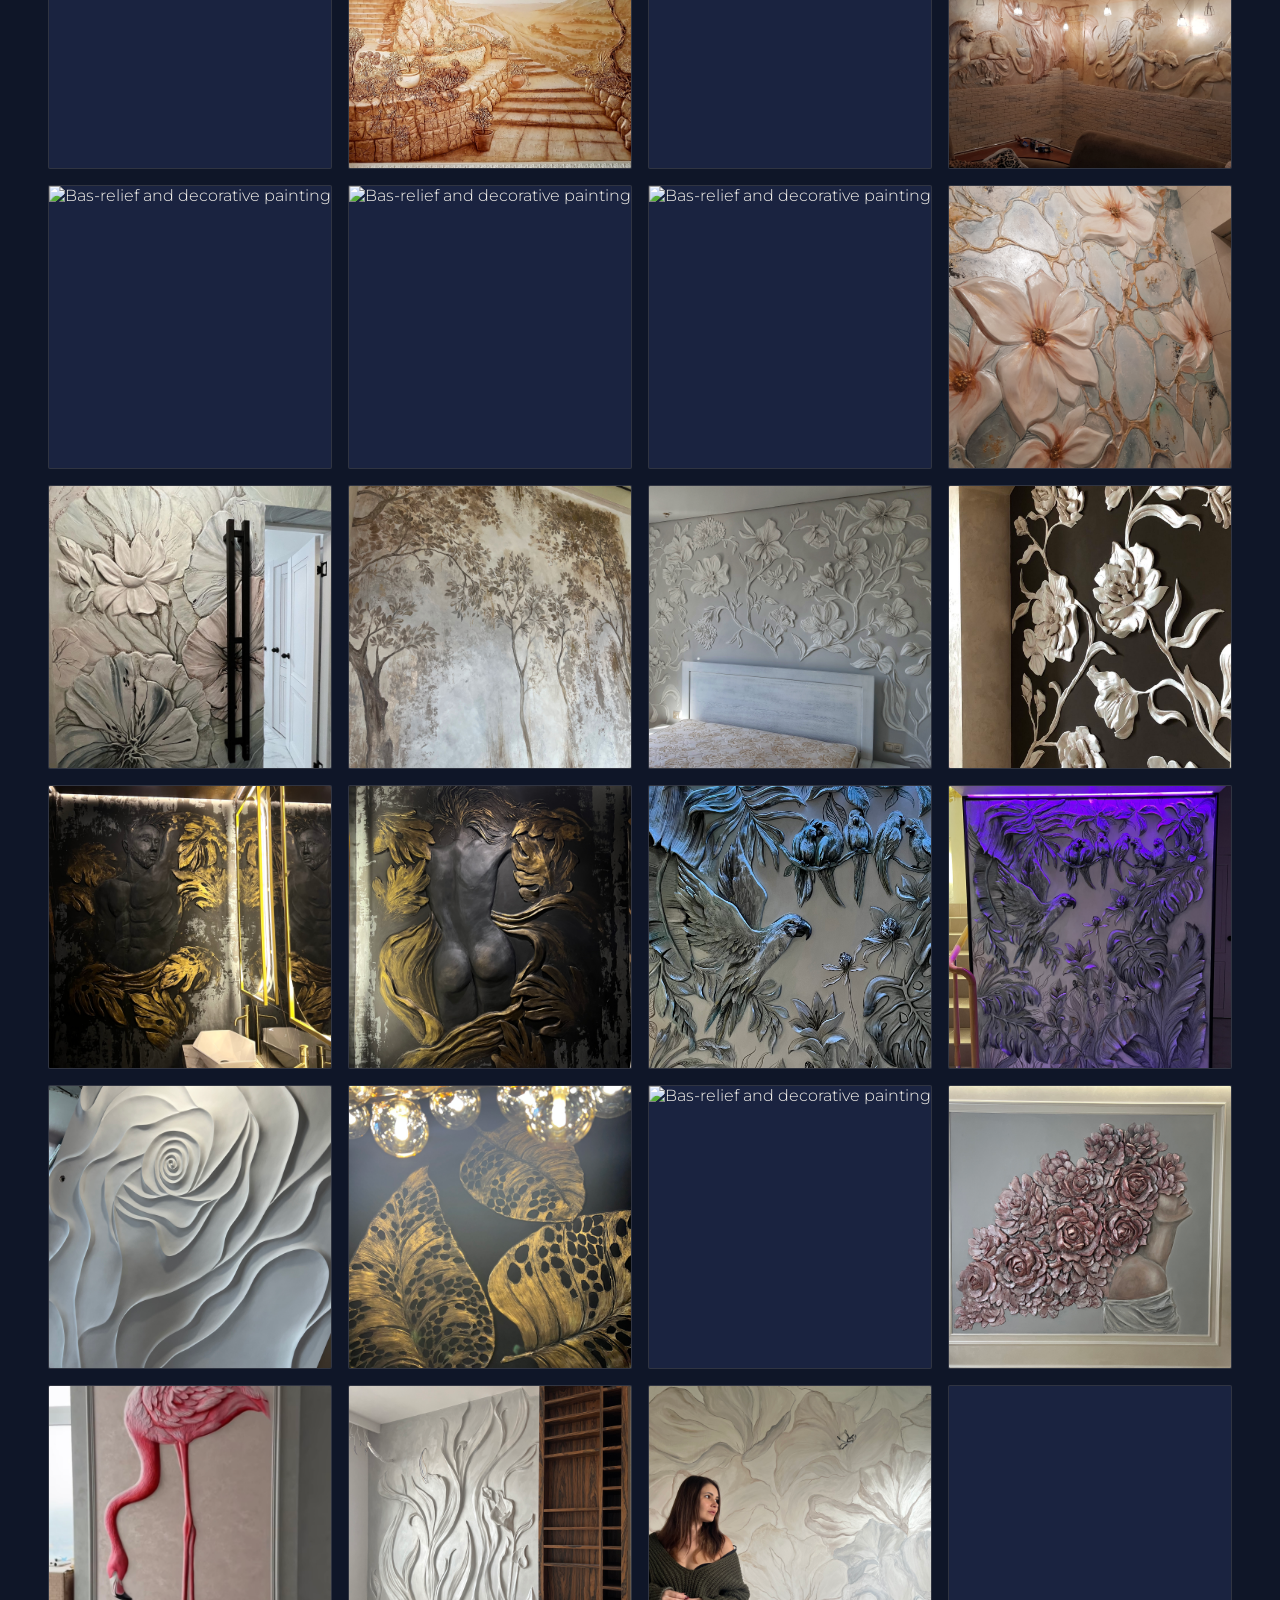
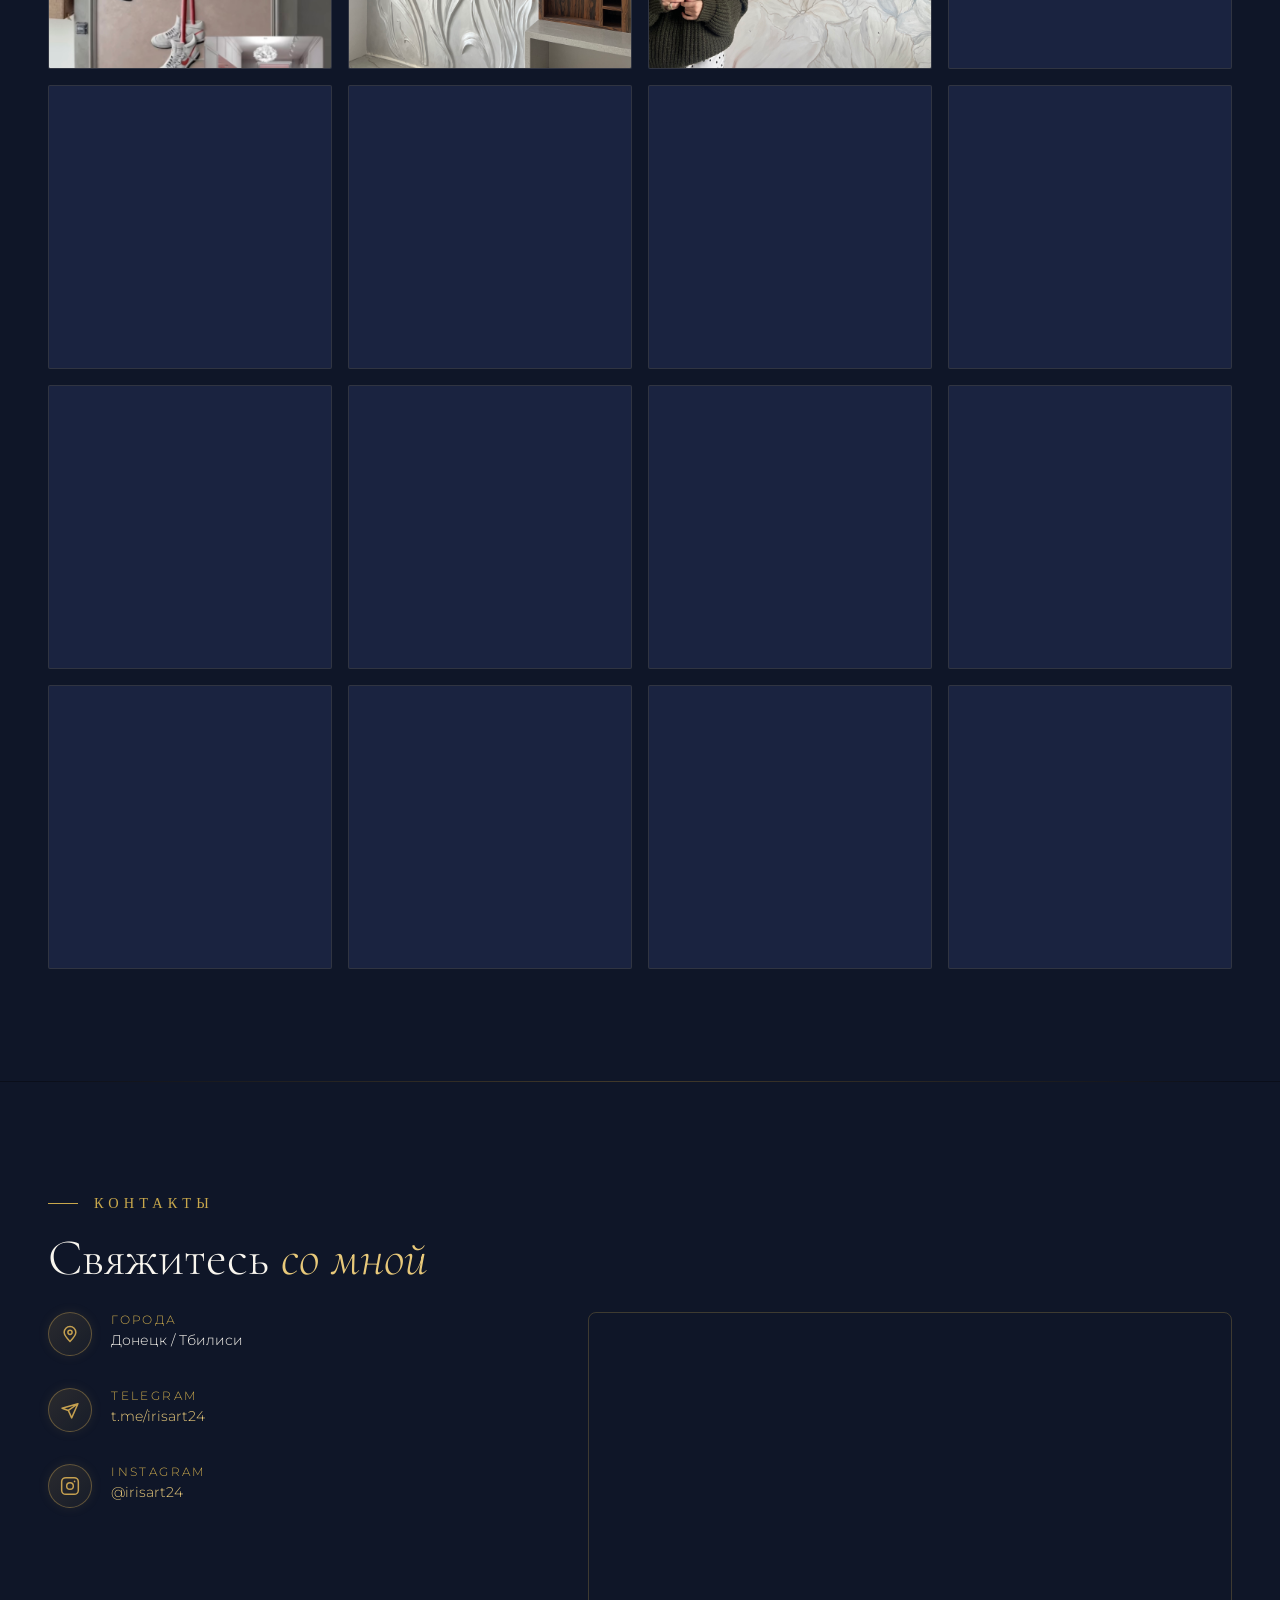
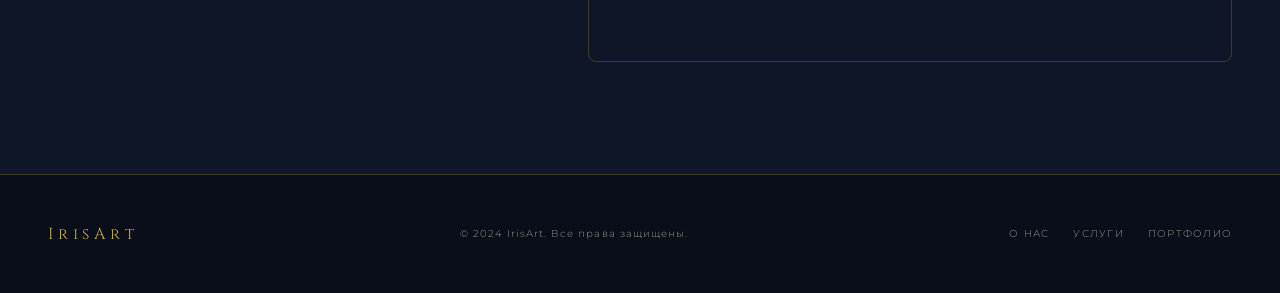
==== commit 73ca2ce6: "new videos" ====
--- a/index.html
+++ b/index.html
@@ -188,7 +188,7 @@
   </footer>
 
   <script>
-    // ── CATEGORY 0 : Bas-relief ── images + vidéos (70, 71, 72)
+    // ── CATEGORY 0 : Bas-relief ── images + vidéos
     portfolioData[0] = { titleRu: "Барельефы и декоративное пано", titleEn: "Bas-relief and decorative painting", medias: [
       {type:"image",src:"images-Bas/1.JPEG"},{type:"image",src:"images-Bas/2.jpg"},{type:"image",src:"images-Bas/3.JPEG"},
       {type:"image",src:"images-Bas/4.JPEG"},{type:"image",src:"images-Bas/5.JPEG"},{type:"image",src:"images-Bas/6.JPEG"},
@@ -196,9 +196,21 @@
       {type:"image",src:"images-Bas/10.JPG"},{type:"image",src:"images-Bas/59.JPEG"},{type:"image",src:"images-Bas/60.JPEG"},
       {type:"image",src:"images-Bas/61.jpg"},{type:"image",src:"images-Bas/62.jpg"},{type:"image",src:"images-Bas/63.jpg"},
       {type:"image",src:"images-Bas/64.jpg"},{type:"image",src:"images-Bas/65.jpg"},
+      {type:"image",src:"images-Bas/90.jpg"},{type:"image",src:"images-Bas/91.jpg"},{type:"image",src:"images-Bas/92.jpg"},
+      {type:"image",src:"images-Bas/93.jpg"},{type:"image",src:"images-Bas/94.jpg"},{type:"image",src:"images-Bas/95.jpg"},
       {type:"video",src:"videos-Bas/70.MP4"},
       {type:"video",src:"videos-Bas/71.mp4"},
-      {type:"video",src:"videos-Bas/72.mp4"}
+      {type:"video",src:"videos-Bas/72.mp4"},
+      {type:"video",src:"videos-Bas/96.mp4"},
+      {type:"video",src:"videos-Bas/97.mp4"},
+      {type:"video",src:"videos-Bas/98.mp4"},
+      {type:"video",src:"videos-Bas/99.mp4"},
+      {type:"video",src:"videos-Bas/100.mp4"},
+      {type:"video",src:"videos-Bas/101.mp4"},
+      {type:"video",src:"videos-Bas/102.mp4"},
+      {type:"video",src:"videos-Bas/103.mp4"},
+      {type:"video",src:"videos-Bas/104.mp4"},
+      {type:"video",src:"videos-Bas/105.mp4"}
     ]};
 
     // ── CATEGORY 1 : Marble ── images + vidéos (74, 75, 76)
@@ -229,13 +241,15 @@
       {type:"video",src:"videos-Paints/79.mp4"}
     ]};
 
-    // ── CATEGORY 4 : Stencils ── images + vidéos (80, 81, 82)
+    // ── CATEGORY 4 : Stencils ── images + vidéos (80, 81, 82, 106, 107)
     portfolioData[4] = { titleRu: "Трафареты и авторский декор", titleEn: "Stencils and Custom Designs", medias: [
       {type:"image",src:"images-Stencils/36.JPEG"},{type:"image",src:"images-Stencils/37.jpg"},{type:"image",src:"images-Stencils/38.jpg"},
       {type:"image",src:"images-Stencils/39.jpg"},{type:"image",src:"images-Stencils/40.jpg"},{type:"image",src:"images-Stencils/41.jpg"},
       {type:"video",src:"videos-Stencils/80.mp4"},
       {type:"video",src:"videos-Stencils/81.mp4"},
-      {type:"video",src:"videos-Stencils/82.mp4"}
+      {type:"video",src:"videos-Stencils/82.mp4"},
+      {type:"video",src:"videos-Stencils/106.mp4"},
+      {type:"video",src:"videos-Stencils/107.mp4"}
     ]};
 
     // ── CATEGORY 5 : Travertine ── images + vidéos (83, 84, 85)
@@ -316,18 +330,15 @@
           item.onclick = () => { lbIndex = i; lbMedia = idx; openLightboxDirect(); };
 
           if (m.type === 'video') {
-            // Thumbnail for video: show video element muted with play icon overlay
             const vid = document.createElement('video');
             vid.src = m.src;
             vid.muted = true;
             vid.preload = 'metadata';
             vid.playsInline = true;
             vid.style.cssText = 'width:100%;height:100%;object-fit:cover;display:block;';
-            // Show first frame
             vid.addEventListener('loadedmetadata', () => { vid.currentTime = 0.1; });
             item.appendChild(vid);
 
-            // Play icon overlay
             const playIcon = document.createElement('div');
             playIcon.className = 'gallery-thumb-overlay';
             playIcon.innerHTML = '<svg width="36" height="36" viewBox="0 0 24 24" fill="rgba(197,160,80,0.9)" stroke="none"><circle cx="12" cy="12" r="11" fill="rgba(10,14,26,0.6)"/><polygon points="10,8 17,12 10,16" fill="#c5a050"/></svg>';
@@ -377,7 +388,6 @@
       const mediaBox = document.getElementById('lb-media');
       const dotsBox = document.getElementById('lb-dots');
       const counter = document.getElementById('lb-counter');
-      // Pause any playing video before clearing
       mediaBox.querySelectorAll('video').forEach(v => v.pause());
       mediaBox.innerHTML = ''; dotsBox.innerHTML = '';
       const total = data.medias.length;
@@ -404,12 +414,10 @@
       });
     }
     function lbNext() {
-      // Pause current video if any
       document.querySelectorAll('#lb-media video').forEach(v => v.pause());
       lbMedia=(lbMedia+1)%portfolioData[lbIndex].medias.length; renderLightbox();
     }
     function lbPrev() {
-      // Pause current video if any
       document.querySelectorAll('#lb-media video').forEach(v => v.pause());
       const t=portfolioData[lbIndex].medias.length; lbMedia=(lbMedia-1+t)%t; renderLightbox();
     }
